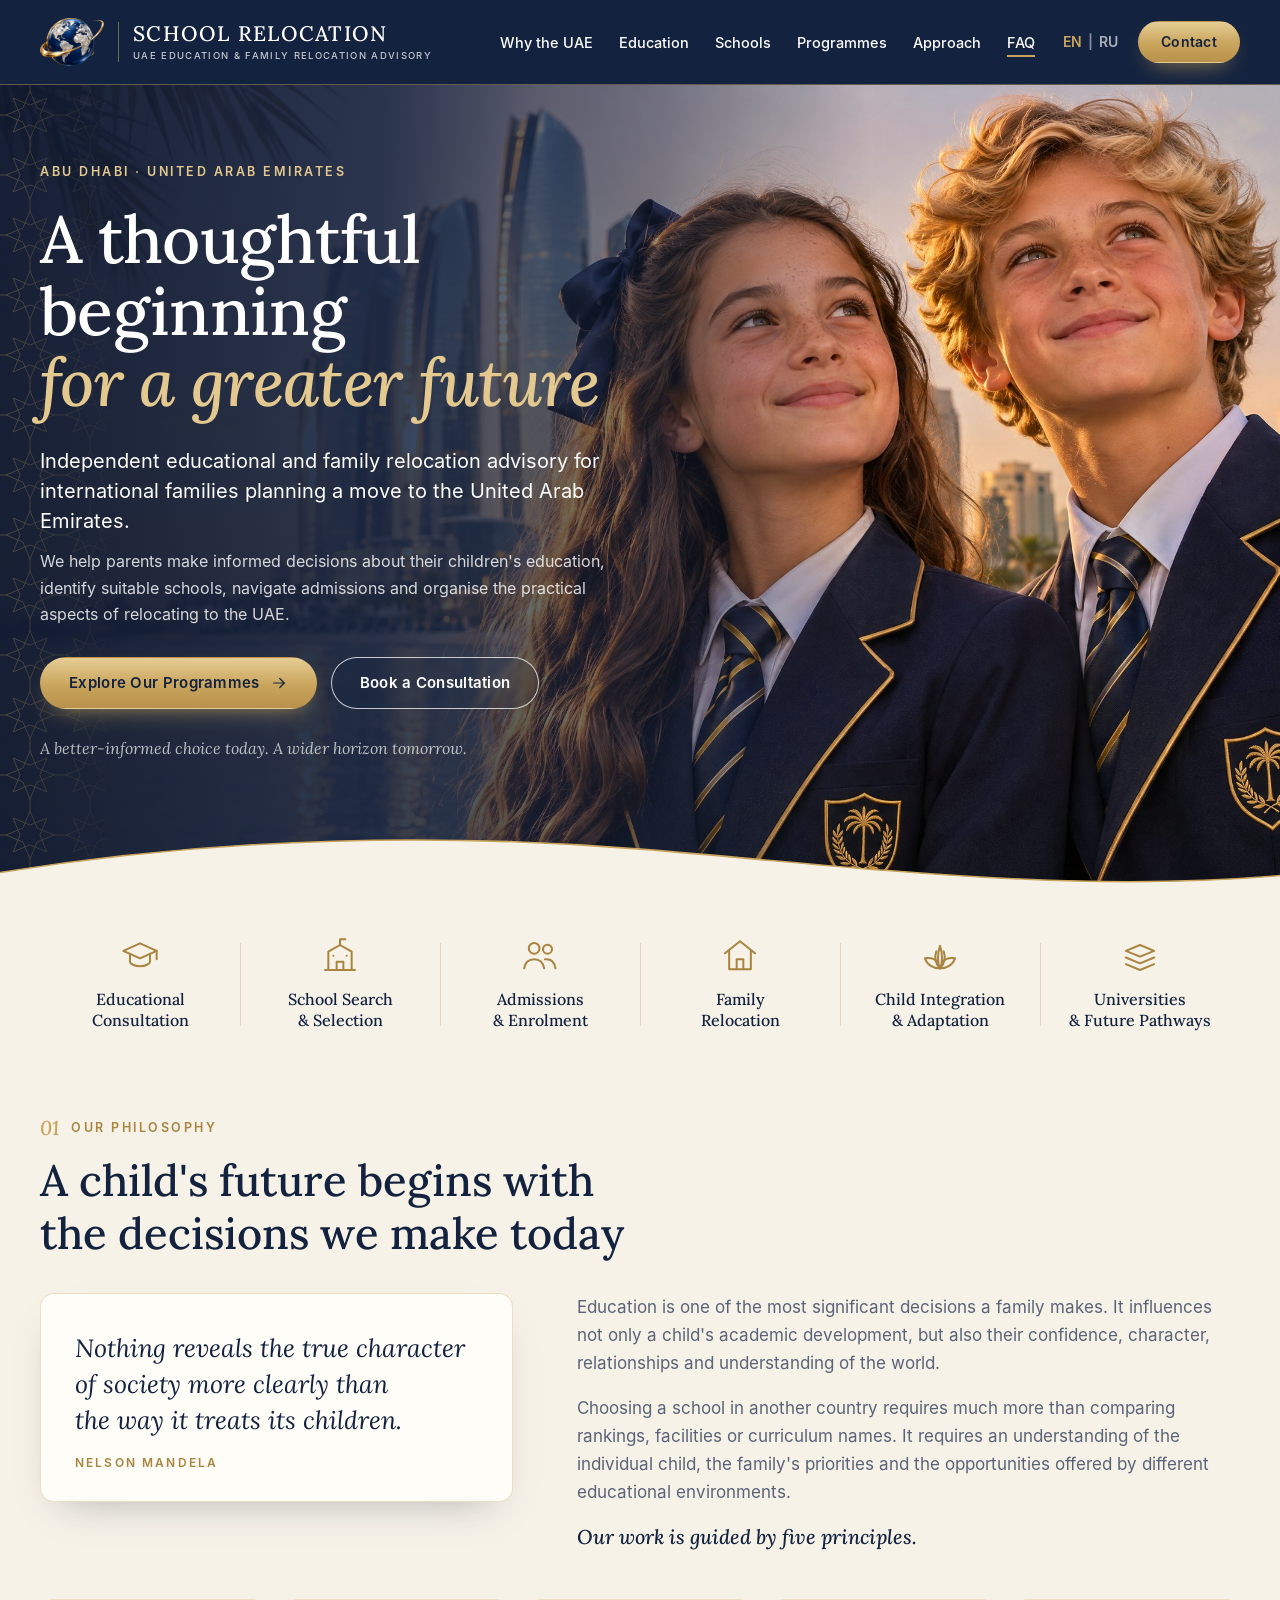
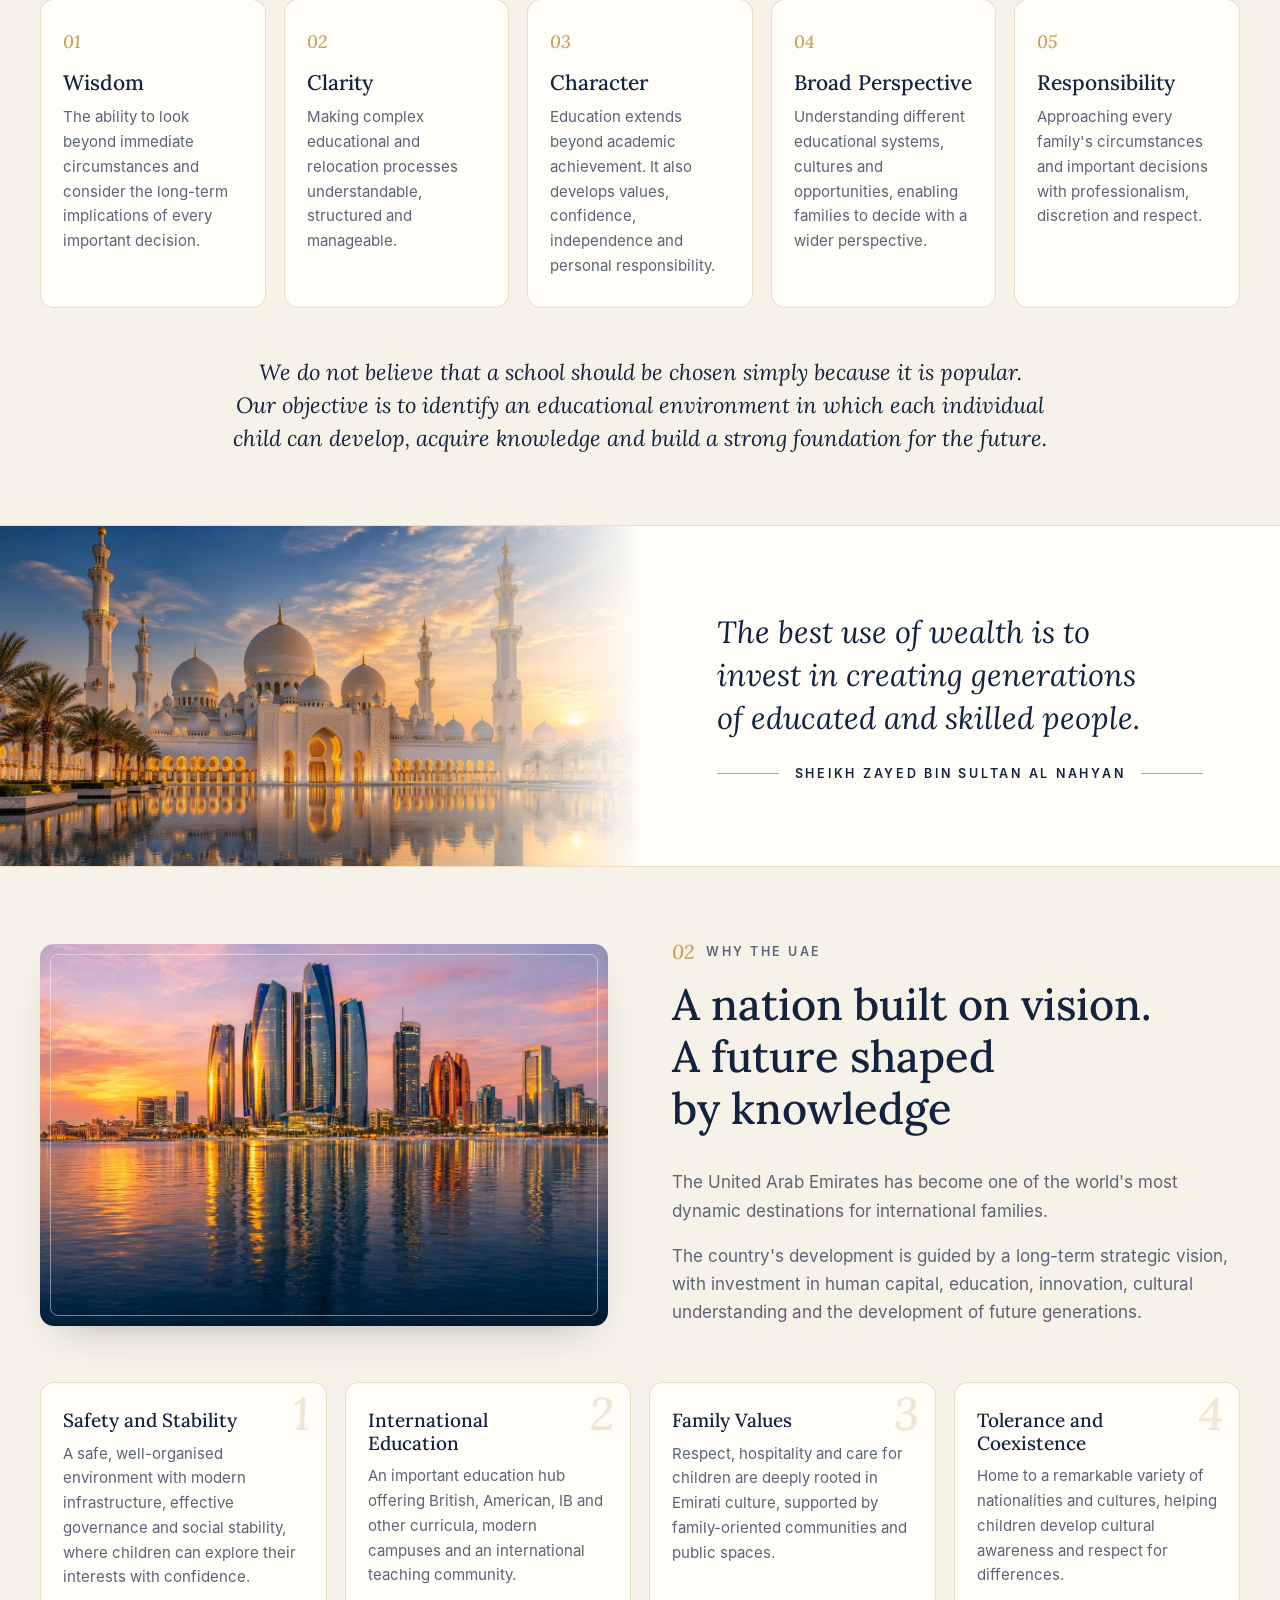
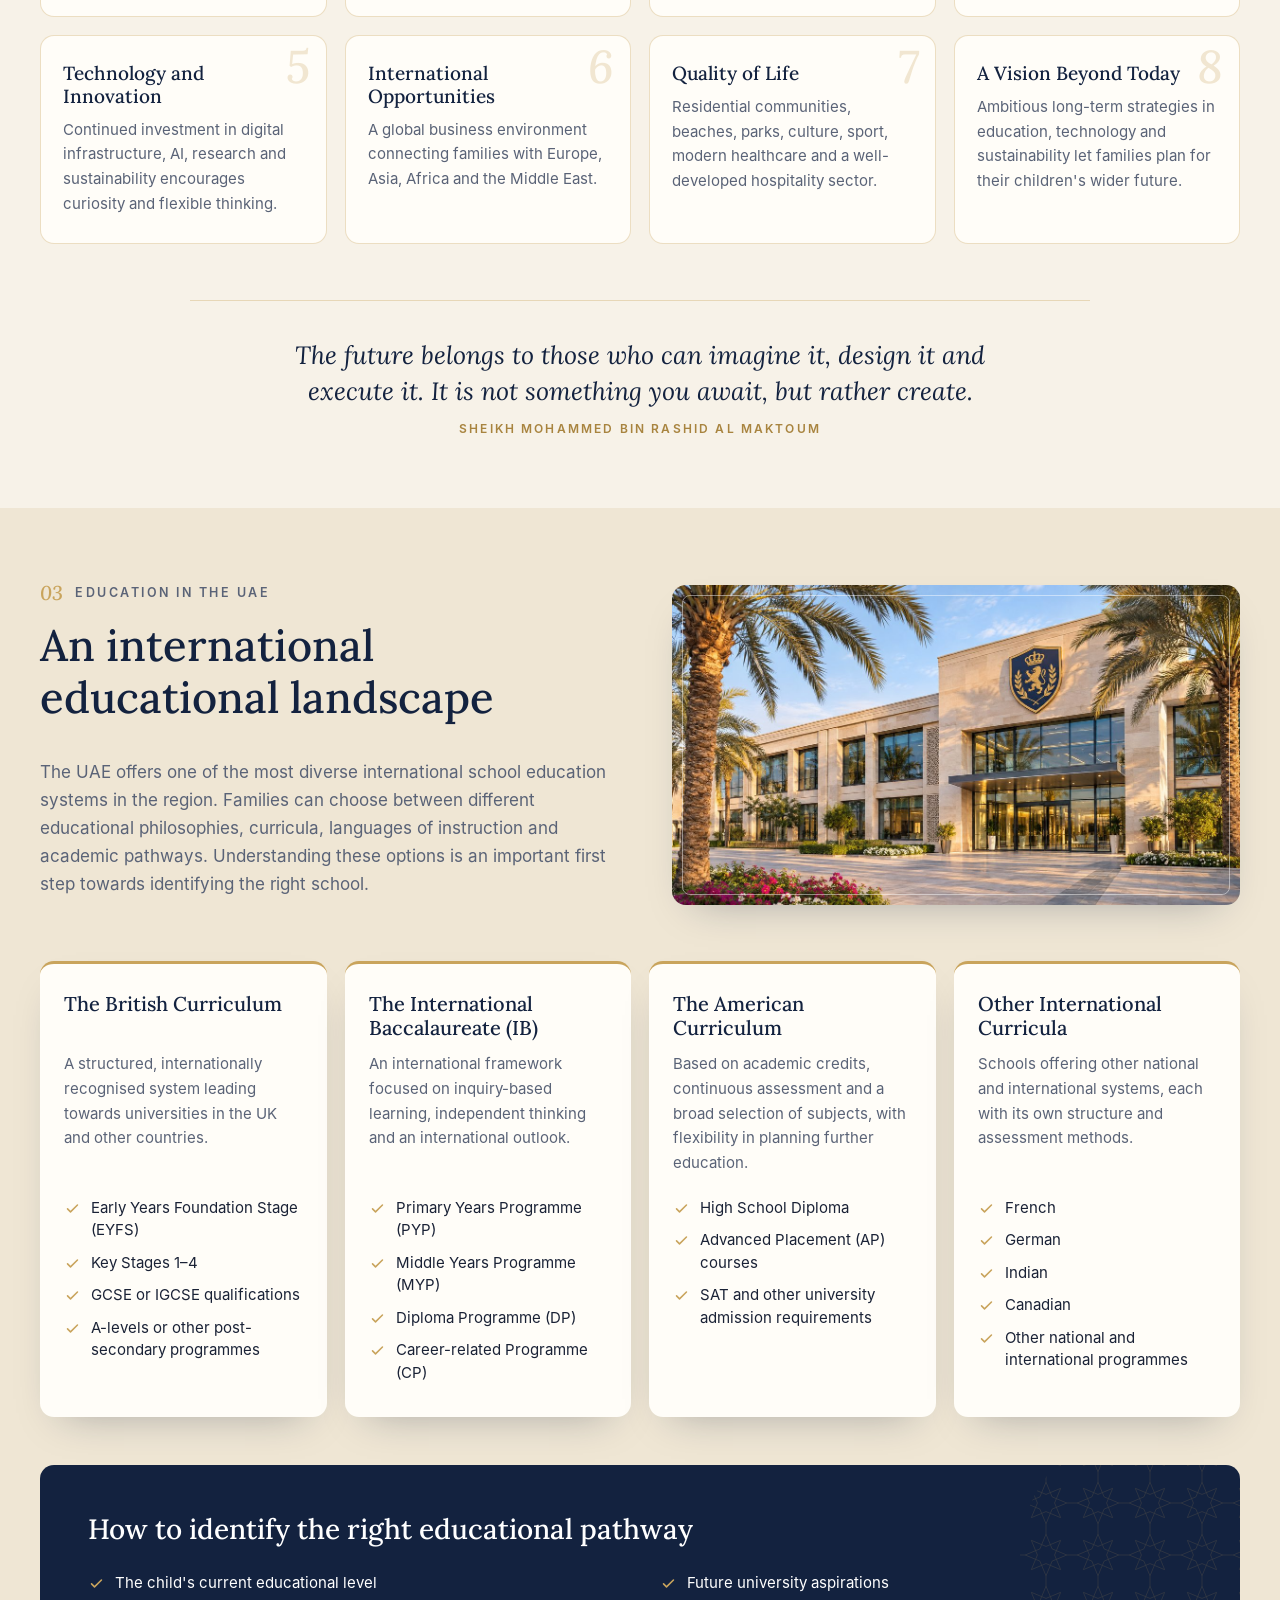
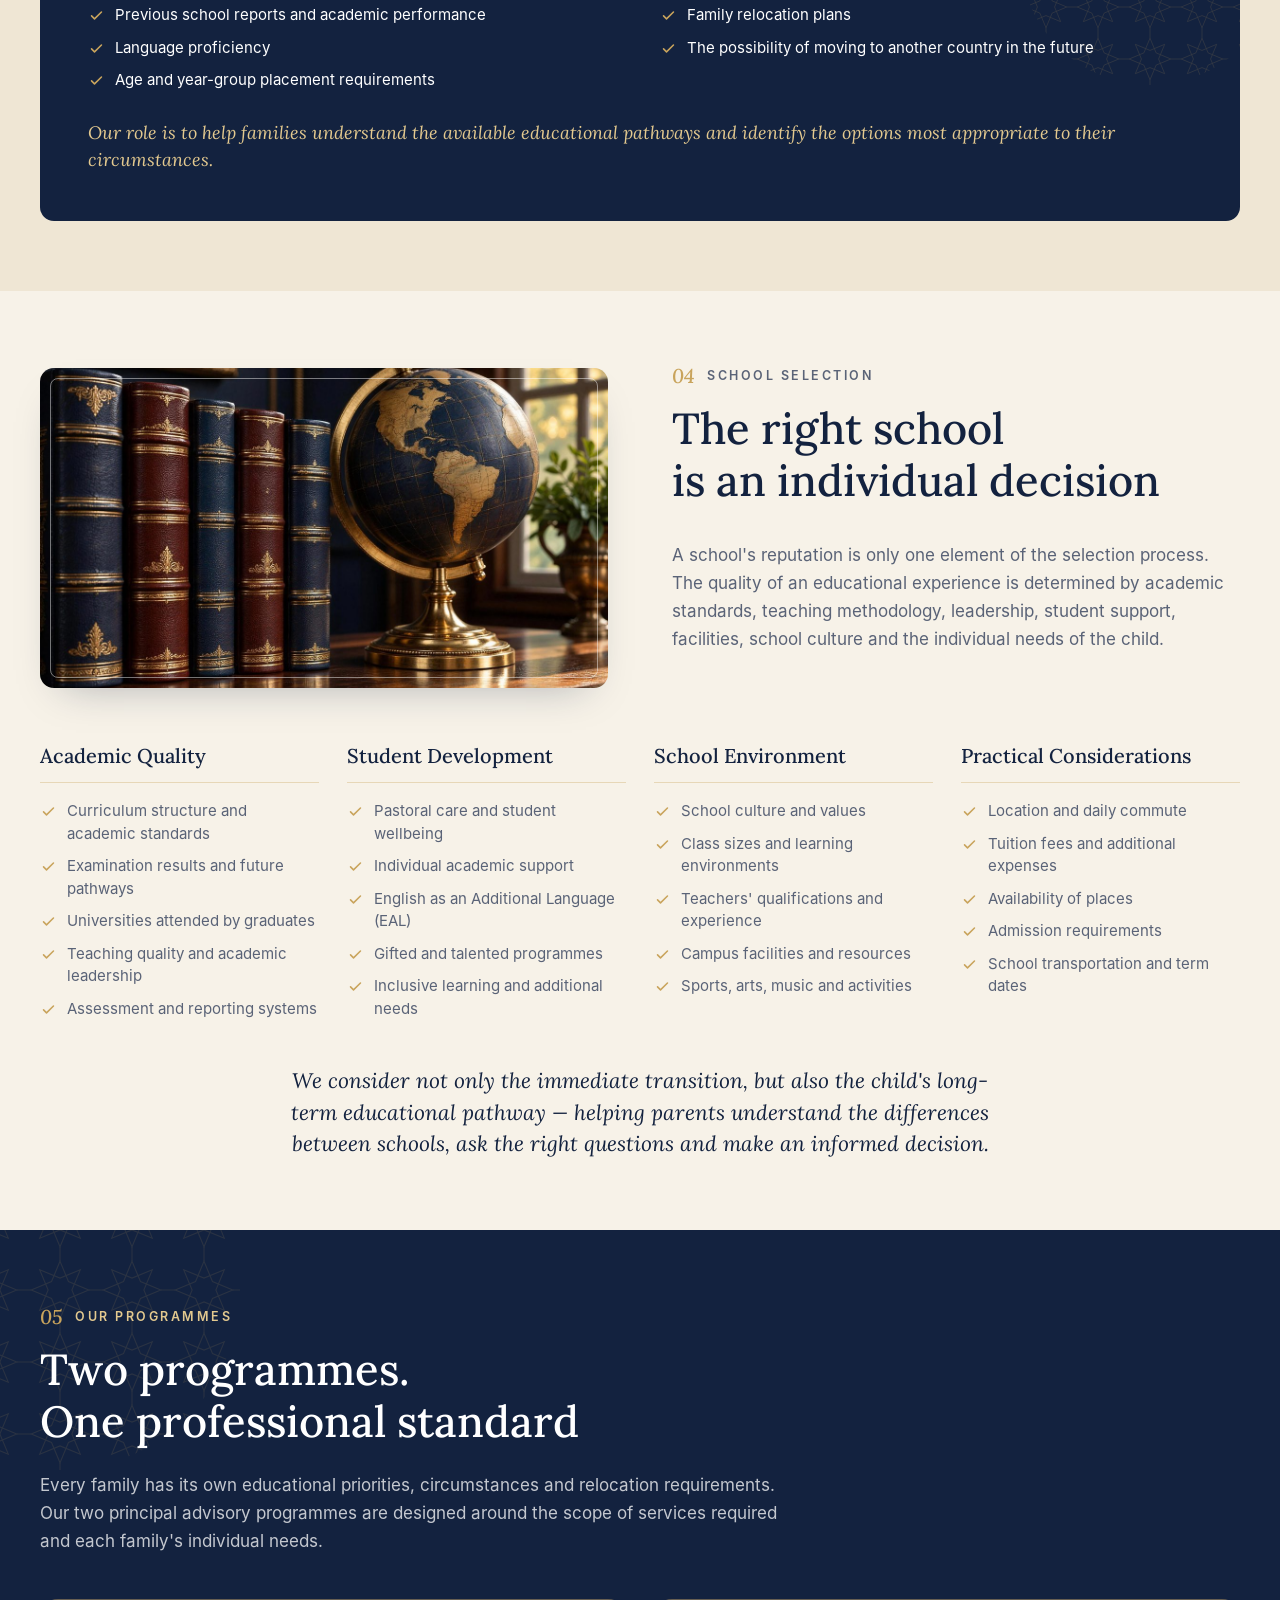
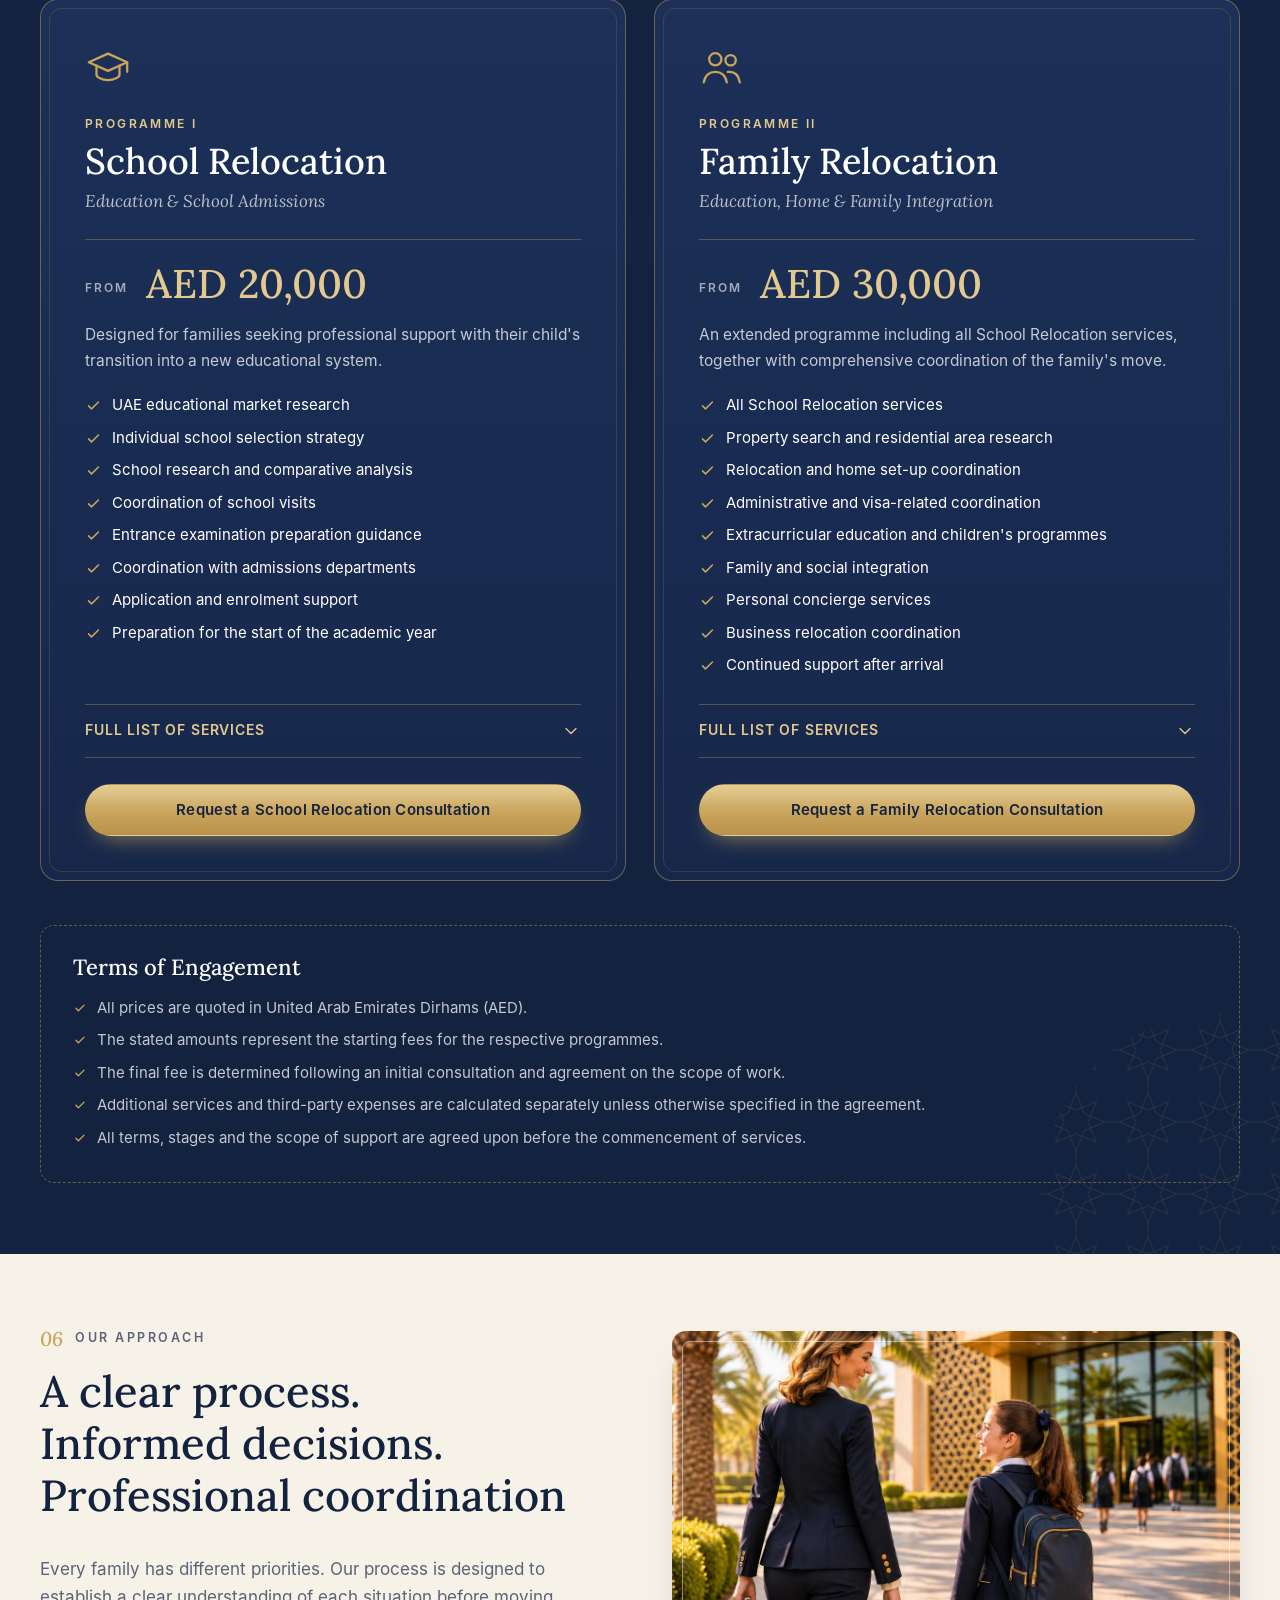
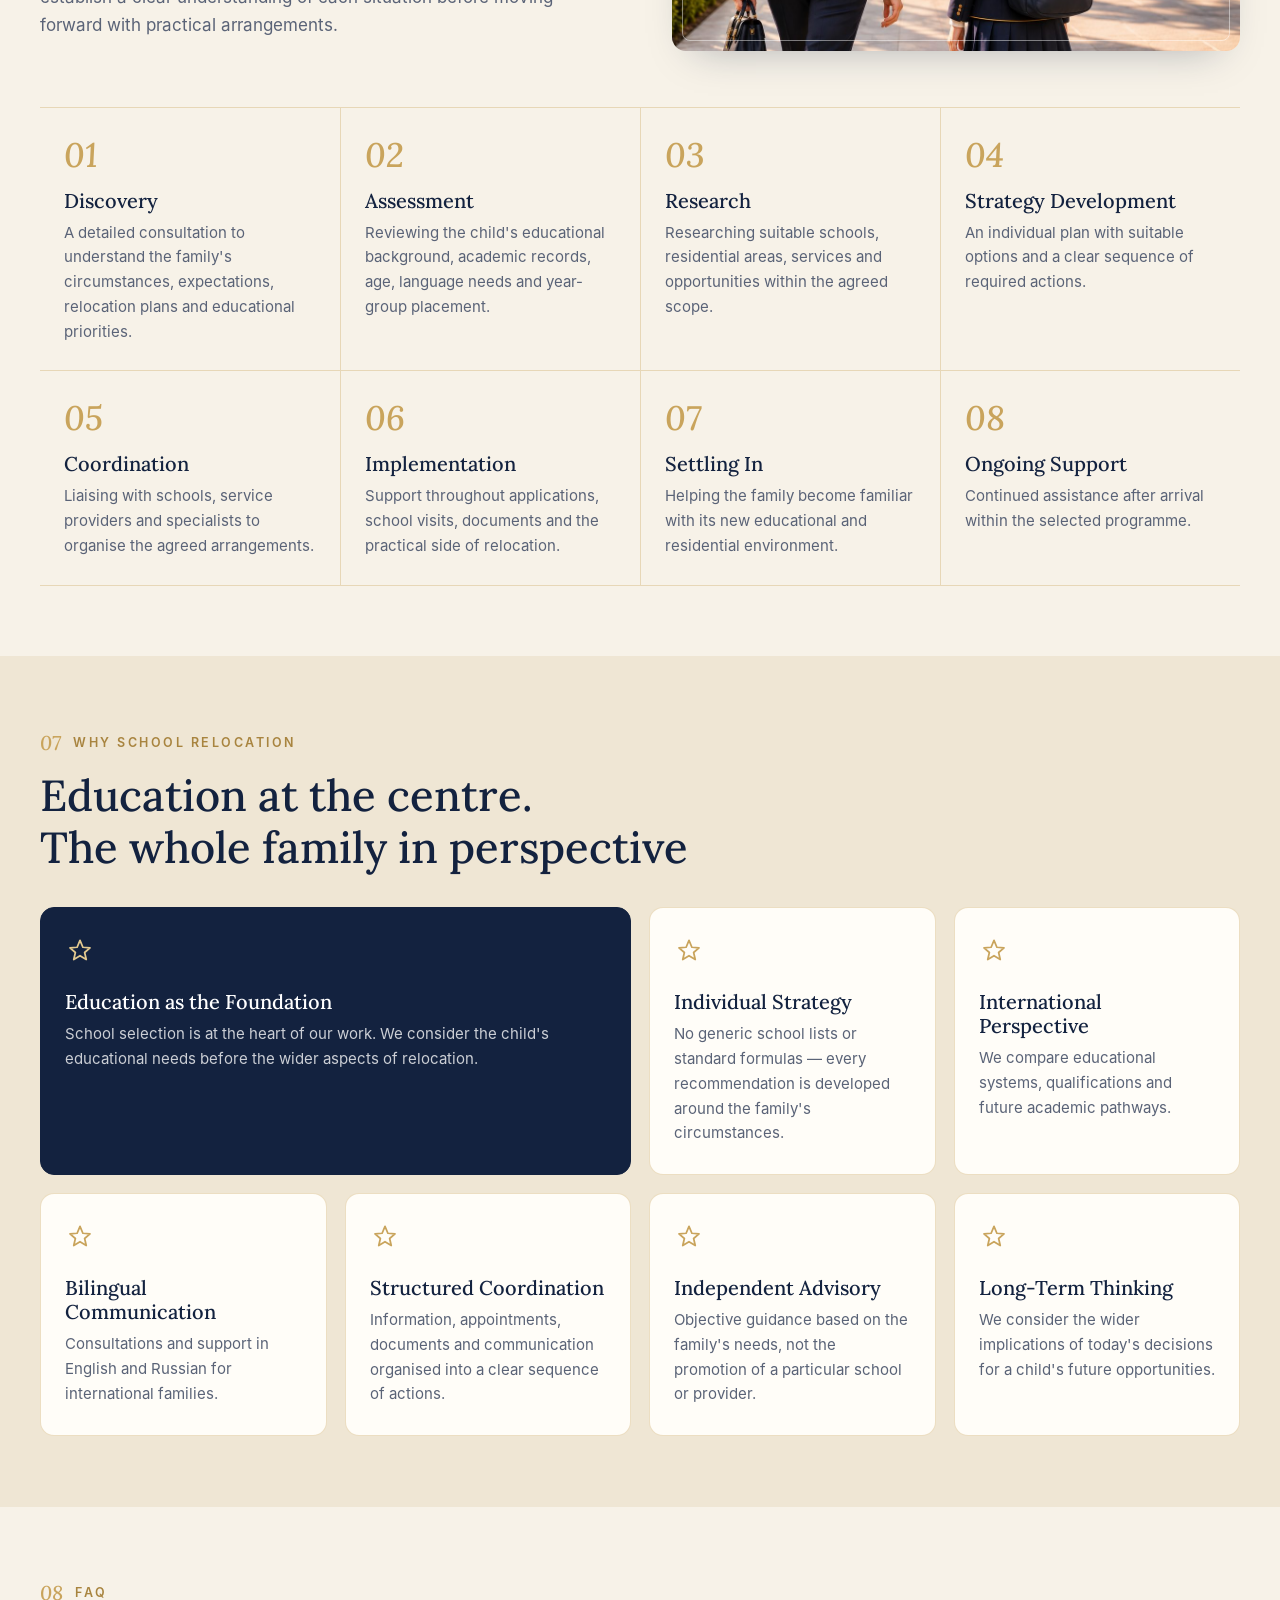
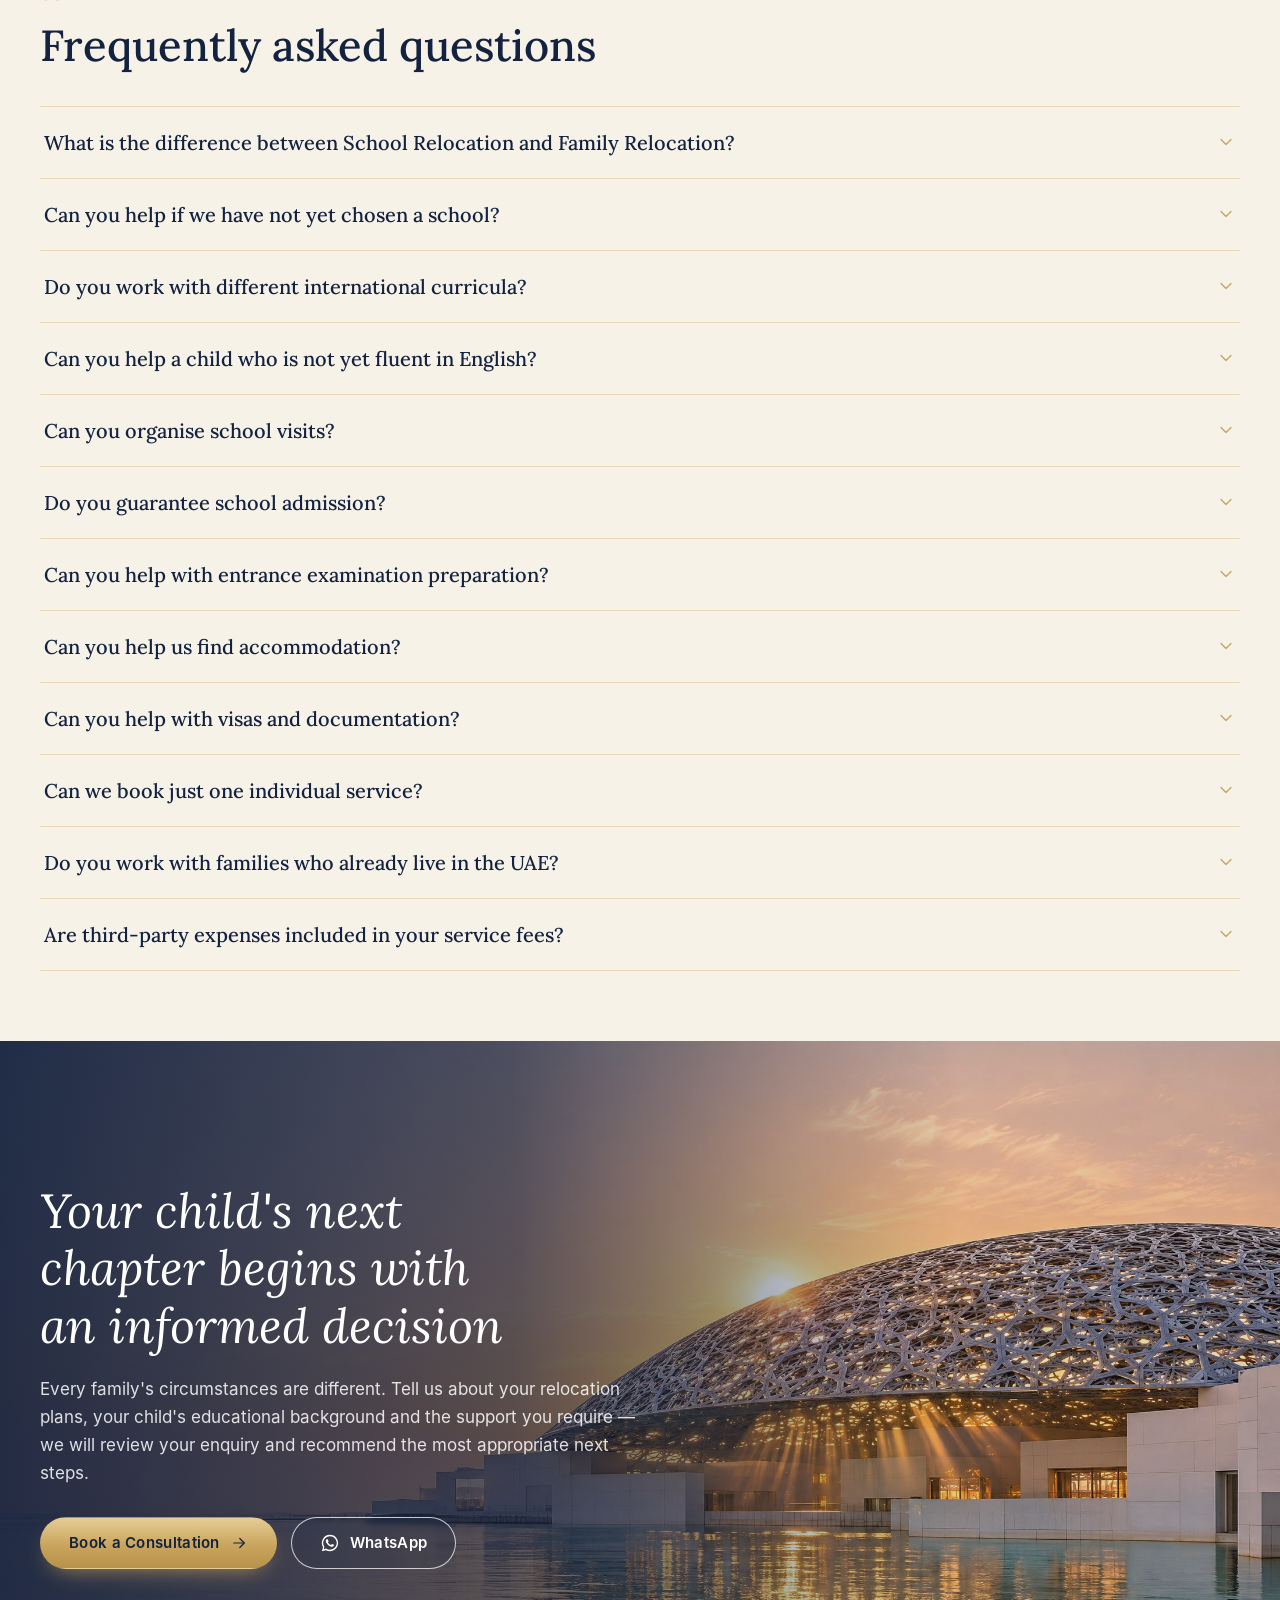
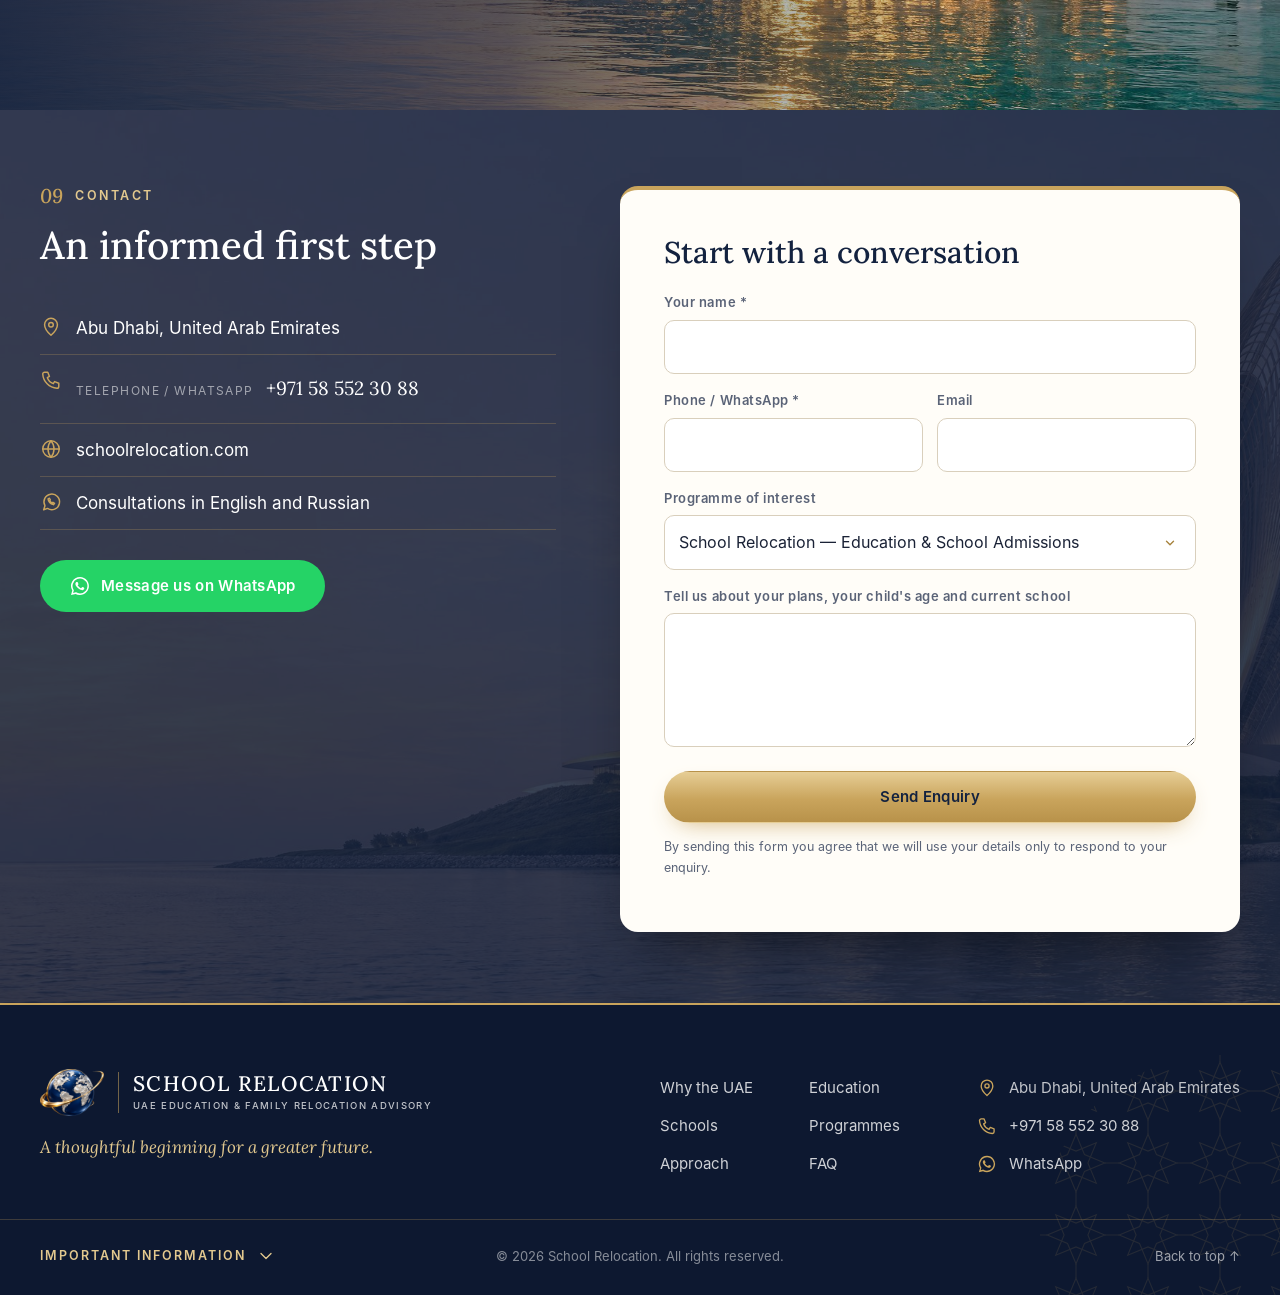
==== index.html @ 7d85d635 "Превью сайта School Relocation" ====
<!doctype html>
<html lang="en" translate="no" class="notranslate">
<head>
<meta charset="utf-8">
<meta name="viewport" content="width=device-width, initial-scale=1">
<meta name="google" content="notranslate">
<meta name="robots" content="noindex, nofollow">
<title>School Relocation — UAE Education &amp; Family Relocation Advisory</title>
<meta name="description" content="Independent educational and family relocation advisory for international families moving to the United Arab Emirates: school selection, admissions and relocation support in Abu Dhabi.">
<link rel="canonical" href="https://schoolrelocation.com/">
<link rel="alternate" hreflang="en" href="https://schoolrelocation.com/">
<link rel="alternate" hreflang="ru" href="https://schoolrelocation.com/ru/">
<link rel="alternate" hreflang="x-default" href="https://schoolrelocation.com/">
<meta property="og:type" content="website">
<meta property="og:title" content="School Relocation — UAE Education &amp; Family Relocation Advisory">
<meta property="og:description" content="Independent educational and family relocation advisory for international families moving to the United Arab Emirates: school selection, admissions and relocation support in Abu Dhabi.">
<meta property="og:image" content="https://schoolrelocation.com/assets/img/hero.jpg">
<meta property="og:url" content="https://schoolrelocation.com/">
<meta name="theme-color" content="#13223F">
<link rel="icon" href="favicon.ico" sizes="any">
<link rel="icon" type="image/png" href="assets/img/favicon.png">
<link rel="apple-touch-icon" href="assets/img/apple-touch-icon.png">
<link rel="preload" href="assets/fonts/lora.woff" as="font" type="font/woff" crossorigin>
<link rel="preload" href="assets/img/hero.jpg" as="image" media="(min-width: 761px)">
<link rel="stylesheet" href="css/style.css?v=1">
</head>
<body>
<a class="skip" href="#main">Skip to content</a>
<header class="hdr" id="top">
 <div class="hdr__in wrap">
  <a class="brand" href="#top">
   <img class="brand__logo" src="assets/img/logo.png" width="64" height="48" alt="">
   <span class="brand__txt"><span class="brand__name" translate="no">School Relocation</span><span class="brand__sub">UAE Education &amp; Family Relocation Advisory</span></span>
  </a>
  <nav class="nav" id="nav" aria-label="Main menu">
   <ul class="nav__list">
<li><a href="#why-uae">Why the UAE</a></li>
<li><a href="#education">Education</a></li>
<li><a href="#schools">Schools</a></li>
<li><a href="#programmes">Programmes</a></li>
<li><a href="#approach">Approach</a></li>
<li><a href="#faq">FAQ</a></li>
</ul>
   <div class="nav__side">
    <div class="lang" aria-label="Language"><a href="index.html" aria-current="true" hreflang="en" lang="en">EN</a><span aria-hidden="true">|</span><a href="ru/index.html"  hreflang="ru" lang="ru">RU</a></div>
    <a class="btn btn--gold btn--sm" href="#contact">Contact</a>
   </div>
  </nav>
  <button class="burger" type="button" aria-controls="nav" aria-expanded="false" aria-label="Menu"><span></span><span></span><span></span></button>
 </div>
</header>

<main id="main">
<section class="hero">
 <picture class="hero__bg">
  <source media="(max-width: 760px)" srcset="assets/img/hero-m.jpg">
  <img src="assets/img/hero.jpg" width="2400" height="1357" alt="" fetchpriority="high">
 </picture>
 <span class="hero__pattern" aria-hidden="true"></span>
 <div class="hero__in wrap">
  <p class="hero__kicker">Abu Dhabi · United Arab Emirates</p>
  <h1 class="hero__title">A thoughtful beginning <em>for a greater future</em></h1>
  <p class="hero__lead">Independent educational and family relocation advisory for international families planning a move to the United Arab Emirates.</p>
  <p class="hero__text">We help parents make informed decisions about their children&#x27;s education, identify suitable schools, navigate admissions and organise the practical aspects of relocating to the UAE.</p>
  <div class="hero__btns">
   <a class="btn btn--gold" href="#programmes">Explore Our Programmes <svg viewBox="0 0 24 24" aria-hidden="true" class="ico"><path d="M5 12h14"/><path d="m13 6 6 6-6 6"/></svg></a>
   <a class="btn btn--line" href="#contact">Book a Consultation</a>
  </div>
  <p class="hero__tag">A better-informed choice today. A wider horizon tomorrow.</p>
 </div>
 <svg class="hero__wave" viewBox="0 0 1440 90" preserveAspectRatio="none" aria-hidden="true"><path d="M0 52C240 8 480 0 720 22s480 58 720 34V90H0Z" fill="#F7F2E8"/><path d="M0 52C240 8 480 0 720 22s480 58 720 34" fill="none" stroke="#C9A45C" stroke-width="2"/></svg>
</section>

<section class="strip" aria-label="Services">
 <ul class="strip__list wrap">
<li class="strip__item"><a class="strip__link" href="#education"><svg viewBox="0 0 24 24" aria-hidden="true" class="ico ico--lg"><path d="M2 9.5 12 5l10 4.5-10 4.5L2 9.5Z"/><path d="M6 11.3V16c0 1.2 2.7 2.8 6 2.8s6-1.6 6-2.8v-4.7"/><path d="M22 9.5v5"/></svg><span>Educational<br>Consultation</span></a></li>
<li class="strip__item"><a class="strip__link" href="#schools"><svg viewBox="0 0 24 24" aria-hidden="true" class="ico ico--lg"><path d="M3 21h18"/><path d="M5 21V10l7-4 7 4v11"/><path d="M10 21v-5h4v5"/><path d="M12 6V2.5h3.2"/><path d="M8 12.5h.01M16 12.5h.01"/></svg><span>School Search<br>&amp; Selection</span></a></li>
<li class="strip__item"><a class="strip__link" href="#prog-school"><svg viewBox="0 0 24 24" aria-hidden="true" class="ico ico--lg"><circle cx="8.5" cy="8" r="3.2"/><circle cx="16.5" cy="8.5" r="2.7"/><path d="M2.5 20c.6-3.6 3-5.5 6-5.5s5.4 1.9 6 5.5"/><path d="M15 14.6c3.2-.4 5.6 1.4 6.3 5.4"/></svg><span>Admissions<br>&amp; Enrolment</span></a></li>
<li class="strip__item"><a class="strip__link" href="#prog-family"><svg viewBox="0 0 24 24" aria-hidden="true" class="ico ico--lg"><path d="M3 11 12 3.8 21 11"/><path d="M5.5 9.3V20.5h13V9.3"/><path d="M10 20.5v-6h4v6"/></svg><span>Family<br>Relocation</span></a></li>
<li class="strip__item"><a class="strip__link" href="#approach"><svg viewBox="0 0 24 24" aria-hidden="true" class="ico ico--lg"><path d="M12 20c-4.4 0-8-2.4-9-6 2.7-.6 5.6.2 7.6 2"/><path d="M12 20c4.4 0 8-2.4 9-6-2.7-.6-5.6.2-7.6 2"/><path d="M12 20c-2.6-2.4-3.6-6.4-2.2-10.2"/><path d="M12 20c2.6-2.4 3.6-6.4 2.2-10.2"/><path d="M12 20c-1.6-3.2-1.6-9 0-13.5 1.6 4.5 1.6 10.3 0 13.5Z"/></svg><span>Child Integration<br>&amp; Adaptation</span></a></li>
<li class="strip__item"><a class="strip__link" href="#education"><svg viewBox="0 0 24 24" aria-hidden="true" class="ico ico--lg"><path d="M3.5 17.5 12 21l8.5-3.5"/><path d="M3.5 13.5 12 17l8.5-3.5"/><path d="M12 13 3.5 9.5 12 6l8.5 3.5L12 13Z"/></svg><span>Universities<br>&amp; Future Pathways</span></a></li>
</ul>
</section>

<section class="sec phil" id="philosophy">
 <div class="wrap">
  <div class="sh"><p class="sh__label"><span class="sh__num">01</span>Our Philosophy</p><h2 class="sh__title">A child&#x27;s future begins with the decisions we make today</h2></div>
  <div class="phil__grid">
   <blockquote class="quote quote--card"><p>Nothing reveals the true character of society more clearly than the way it treats its children.</p><footer>Nelson Mandela</footer></blockquote>
   <div class="phil__text">
<p>Education is one of the most significant decisions a family makes. It influences not only a child&#x27;s academic development, but also their confidence, character, relationships and understanding of the world.</p>
<p>Choosing a school in another country requires much more than comparing rankings, facilities or curriculum names. It requires an understanding of the individual child, the family&#x27;s priorities and the opportunities offered by different educational environments.</p>
<p class="phil__intro">Our work is guided by five principles.</p></div>
  </div>
  <ol class="principles">
<li class="principle"><span class="principle__n">01</span><h3>Wisdom</h3><p>The ability to look beyond immediate circumstances and consider the long-term implications of every important decision.</p></li>
<li class="principle"><span class="principle__n">02</span><h3>Clarity</h3><p>Making complex educational and relocation processes understandable, structured and manageable.</p></li>
<li class="principle"><span class="principle__n">03</span><h3>Character</h3><p>Education extends beyond academic achievement. It also develops values, confidence, independence and personal responsibility.</p></li>
<li class="principle"><span class="principle__n">04</span><h3>Broad Perspective</h3><p>Understanding different educational systems, cultures and opportunities, enabling families to decide with a wider perspective.</p></li>
<li class="principle"><span class="principle__n">05</span><h3>Responsibility</h3><p>Approaching every family&#x27;s circumstances and important decisions with professionalism, discretion and respect.</p></li>
</ol>
  <p class="phil__close">We do not believe that a school should be chosen simply because it is popular. Our objective is to identify an educational environment in which each individual child can develop, acquire knowledge and build a strong foundation for the future.</p>
 </div>
</section>

<section class="band">
 <div class="band__img"><img src="assets/img/mosque.jpg" width="1600" height="896" alt="Sheikh Zayed Grand Mosque, Abu Dhabi" loading="lazy"></div>
 <blockquote class="band__quote"><p>The best use of wealth is to invest in creating generations of educated and skilled people.</p><footer><span aria-hidden="true"></span>Sheikh Zayed bin Sultan Al Nahyan<span aria-hidden="true"></span></footer></blockquote>
</section>

<section class="sec uae" id="why-uae">
 <div class="wrap">
  <div class="split">
   <div class="split__media"><img src="assets/img/skyline.jpg" width="1200" height="797" alt="Abu Dhabi skyline at sunset" loading="lazy"></div>
   <div class="split__body">
    <div class="sh"><p class="sh__label"><span class="sh__num">02</span>Why the UAE</p><h2 class="sh__title"><span class="ln">A nation built on vision.</span><span class="ln">A future shaped by knowledge</span></h2></div>
<p>The United Arab Emirates has become one of the world&#x27;s most dynamic destinations for international families.</p>
<p>The country&#x27;s development is guided by a long-term strategic vision, with investment in human capital, education, innovation, cultural understanding and the development of future generations.</p>
</div>
  </div>
  <ol class="points">
<li class="point"><span class="point__n">1</span><h3>Safety and Stability</h3><p>A safe, well-organised environment with modern infrastructure, effective governance and social stability, where children can explore their interests with confidence.</p></li>
<li class="point"><span class="point__n">2</span><h3>International Education</h3><p>An important education hub offering British, American, IB and other curricula, modern campuses and an international teaching community.</p></li>
<li class="point"><span class="point__n">3</span><h3>Family Values</h3><p>Respect, hospitality and care for children are deeply rooted in Emirati culture, supported by family-oriented communities and public spaces.</p></li>
<li class="point"><span class="point__n">4</span><h3>Tolerance and Coexistence</h3><p>Home to a remarkable variety of nationalities and cultures, helping children develop cultural awareness and respect for differences.</p></li>
<li class="point"><span class="point__n">5</span><h3>Technology and Innovation</h3><p>Continued investment in digital infrastructure, AI, research and sustainability encourages curiosity and flexible thinking.</p></li>
<li class="point"><span class="point__n">6</span><h3>International Opportunities</h3><p>A global business environment connecting families with Europe, Asia, Africa and the Middle East.</p></li>
<li class="point"><span class="point__n">7</span><h3>Quality of Life</h3><p>Residential communities, beaches, parks, culture, sport, modern healthcare and a well-developed hospitality sector.</p></li>
<li class="point"><span class="point__n">8</span><h3>A Vision Beyond Today</h3><p>Ambitious long-term strategies in education, technology and sustainability let families plan for their children&#x27;s wider future.</p></li>
</ol>
  <blockquote class="quote quote--wide"><p>The future belongs to those who can imagine it, design it and execute it. It is not something you await, but rather create.</p><footer>Sheikh Mohammed bin Rashid Al Maktoum</footer></blockquote>
 </div>
</section>

<section class="sec sec--tint edu" id="education">
 <div class="wrap">
  <div class="split split--rev">
   <div class="split__media"><img src="assets/img/campus.jpg" width="1200" height="797" alt="International school campus in the UAE" loading="lazy"></div>
   <div class="split__body">
    <div class="sh"><p class="sh__label"><span class="sh__num">03</span>Education in the UAE</p><h2 class="sh__title">An international educational landscape</h2></div>
    <p>The UAE offers one of the most diverse international school education systems in the region. Families can choose between different educational philosophies, curricula, languages of instruction and academic pathways. Understanding these options is an important first step towards identifying the right school.</p>
   </div>
  </div>
  <div class="cards4">
<article class="card"><h3>The British Curriculum</h3><p>A structured, internationally recognised system leading towards universities in the UK and other countries.</p><ul class="ticks"><li><svg viewBox="0 0 24 24" aria-hidden="true" class="ico ico--tick"><path d="m5 12.5 4.2 4.2L19 7"/></svg><span>Early Years Foundation Stage (EYFS)</span></li><li><svg viewBox="0 0 24 24" aria-hidden="true" class="ico ico--tick"><path d="m5 12.5 4.2 4.2L19 7"/></svg><span>Key Stages 1–4</span></li><li><svg viewBox="0 0 24 24" aria-hidden="true" class="ico ico--tick"><path d="m5 12.5 4.2 4.2L19 7"/></svg><span>GCSE or IGCSE qualifications</span></li><li><svg viewBox="0 0 24 24" aria-hidden="true" class="ico ico--tick"><path d="m5 12.5 4.2 4.2L19 7"/></svg><span>A-levels or other post-secondary programmes</span></li></ul></article>
<article class="card"><h3>The International Baccalaureate (IB)</h3><p>An international framework focused on inquiry-based learning, independent thinking and an international outlook.</p><ul class="ticks"><li><svg viewBox="0 0 24 24" aria-hidden="true" class="ico ico--tick"><path d="m5 12.5 4.2 4.2L19 7"/></svg><span>Primary Years Programme (PYP)</span></li><li><svg viewBox="0 0 24 24" aria-hidden="true" class="ico ico--tick"><path d="m5 12.5 4.2 4.2L19 7"/></svg><span>Middle Years Programme (MYP)</span></li><li><svg viewBox="0 0 24 24" aria-hidden="true" class="ico ico--tick"><path d="m5 12.5 4.2 4.2L19 7"/></svg><span>Diploma Programme (DP)</span></li><li><svg viewBox="0 0 24 24" aria-hidden="true" class="ico ico--tick"><path d="m5 12.5 4.2 4.2L19 7"/></svg><span>Career-related Programme (CP)</span></li></ul></article>
<article class="card"><h3>The American Curriculum</h3><p>Based on academic credits, continuous assessment and a broad selection of subjects, with flexibility in planning further education.</p><ul class="ticks"><li><svg viewBox="0 0 24 24" aria-hidden="true" class="ico ico--tick"><path d="m5 12.5 4.2 4.2L19 7"/></svg><span>High School Diploma</span></li><li><svg viewBox="0 0 24 24" aria-hidden="true" class="ico ico--tick"><path d="m5 12.5 4.2 4.2L19 7"/></svg><span>Advanced Placement (AP) courses</span></li><li><svg viewBox="0 0 24 24" aria-hidden="true" class="ico ico--tick"><path d="m5 12.5 4.2 4.2L19 7"/></svg><span>SAT and other university admission requirements</span></li></ul></article>
<article class="card"><h3>Other International Curricula</h3><p>Schools offering other national and international systems, each with its own structure and assessment methods.</p><ul class="ticks"><li><svg viewBox="0 0 24 24" aria-hidden="true" class="ico ico--tick"><path d="m5 12.5 4.2 4.2L19 7"/></svg><span>French</span></li><li><svg viewBox="0 0 24 24" aria-hidden="true" class="ico ico--tick"><path d="m5 12.5 4.2 4.2L19 7"/></svg><span>German</span></li><li><svg viewBox="0 0 24 24" aria-hidden="true" class="ico ico--tick"><path d="m5 12.5 4.2 4.2L19 7"/></svg><span>Indian</span></li><li><svg viewBox="0 0 24 24" aria-hidden="true" class="ico ico--tick"><path d="m5 12.5 4.2 4.2L19 7"/></svg><span>Canadian</span></li><li><svg viewBox="0 0 24 24" aria-hidden="true" class="ico ico--tick"><path d="m5 12.5 4.2 4.2L19 7"/></svg><span>Other national and international programmes</span></li></ul></article>
</div>
  <div class="how">
   <h3 class="how__title">How to identify the right educational pathway</h3>
   <ul class="ticks ticks--cols"><li><svg viewBox="0 0 24 24" aria-hidden="true" class="ico ico--tick"><path d="m5 12.5 4.2 4.2L19 7"/></svg><span>The child&#x27;s current educational level</span></li><li><svg viewBox="0 0 24 24" aria-hidden="true" class="ico ico--tick"><path d="m5 12.5 4.2 4.2L19 7"/></svg><span>Previous school reports and academic performance</span></li><li><svg viewBox="0 0 24 24" aria-hidden="true" class="ico ico--tick"><path d="m5 12.5 4.2 4.2L19 7"/></svg><span>Language proficiency</span></li><li><svg viewBox="0 0 24 24" aria-hidden="true" class="ico ico--tick"><path d="m5 12.5 4.2 4.2L19 7"/></svg><span>Age and year-group placement requirements</span></li><li><svg viewBox="0 0 24 24" aria-hidden="true" class="ico ico--tick"><path d="m5 12.5 4.2 4.2L19 7"/></svg><span>Future university aspirations</span></li><li><svg viewBox="0 0 24 24" aria-hidden="true" class="ico ico--tick"><path d="m5 12.5 4.2 4.2L19 7"/></svg><span>Family relocation plans</span></li><li><svg viewBox="0 0 24 24" aria-hidden="true" class="ico ico--tick"><path d="m5 12.5 4.2 4.2L19 7"/></svg><span>The possibility of moving to another country in the future</span></li></ul>
   <p class="how__note">Our role is to help families understand the available educational pathways and identify the options most appropriate to their circumstances.</p>
  </div>
 </div>
</section>

<section class="sec sch" id="schools">
 <div class="wrap">
  <div class="split">
   <div class="split__media"><img src="assets/img/books.jpg" width="1200" height="810" alt="Books and a globe" loading="lazy"></div>
   <div class="split__body">
    <div class="sh"><p class="sh__label"><span class="sh__num">04</span>School Selection</p><h2 class="sh__title">The right school is an individual decision</h2></div>
    <p>A school&#x27;s reputation is only one element of the selection process. The quality of an educational experience is determined by academic standards, teaching methodology, leadership, student support, facilities, school culture and the individual needs of the child.</p>
   </div>
  </div>
  <div class="cols4">
<div class="col"><h3>Academic Quality</h3><ul class="ticks"><li><svg viewBox="0 0 24 24" aria-hidden="true" class="ico ico--tick"><path d="m5 12.5 4.2 4.2L19 7"/></svg><span>Curriculum structure and academic standards</span></li><li><svg viewBox="0 0 24 24" aria-hidden="true" class="ico ico--tick"><path d="m5 12.5 4.2 4.2L19 7"/></svg><span>Examination results and future pathways</span></li><li><svg viewBox="0 0 24 24" aria-hidden="true" class="ico ico--tick"><path d="m5 12.5 4.2 4.2L19 7"/></svg><span>Universities attended by graduates</span></li><li><svg viewBox="0 0 24 24" aria-hidden="true" class="ico ico--tick"><path d="m5 12.5 4.2 4.2L19 7"/></svg><span>Teaching quality and academic leadership</span></li><li><svg viewBox="0 0 24 24" aria-hidden="true" class="ico ico--tick"><path d="m5 12.5 4.2 4.2L19 7"/></svg><span>Assessment and reporting systems</span></li></ul></div>
<div class="col"><h3>Student Development</h3><ul class="ticks"><li><svg viewBox="0 0 24 24" aria-hidden="true" class="ico ico--tick"><path d="m5 12.5 4.2 4.2L19 7"/></svg><span>Pastoral care and student wellbeing</span></li><li><svg viewBox="0 0 24 24" aria-hidden="true" class="ico ico--tick"><path d="m5 12.5 4.2 4.2L19 7"/></svg><span>Individual academic support</span></li><li><svg viewBox="0 0 24 24" aria-hidden="true" class="ico ico--tick"><path d="m5 12.5 4.2 4.2L19 7"/></svg><span>English as an Additional Language (EAL)</span></li><li><svg viewBox="0 0 24 24" aria-hidden="true" class="ico ico--tick"><path d="m5 12.5 4.2 4.2L19 7"/></svg><span>Gifted and talented programmes</span></li><li><svg viewBox="0 0 24 24" aria-hidden="true" class="ico ico--tick"><path d="m5 12.5 4.2 4.2L19 7"/></svg><span>Inclusive learning and additional needs</span></li></ul></div>
<div class="col"><h3>School Environment</h3><ul class="ticks"><li><svg viewBox="0 0 24 24" aria-hidden="true" class="ico ico--tick"><path d="m5 12.5 4.2 4.2L19 7"/></svg><span>School culture and values</span></li><li><svg viewBox="0 0 24 24" aria-hidden="true" class="ico ico--tick"><path d="m5 12.5 4.2 4.2L19 7"/></svg><span>Class sizes and learning environments</span></li><li><svg viewBox="0 0 24 24" aria-hidden="true" class="ico ico--tick"><path d="m5 12.5 4.2 4.2L19 7"/></svg><span>Teachers&#x27; qualifications and experience</span></li><li><svg viewBox="0 0 24 24" aria-hidden="true" class="ico ico--tick"><path d="m5 12.5 4.2 4.2L19 7"/></svg><span>Campus facilities and resources</span></li><li><svg viewBox="0 0 24 24" aria-hidden="true" class="ico ico--tick"><path d="m5 12.5 4.2 4.2L19 7"/></svg><span>Sports, arts, music and activities</span></li></ul></div>
<div class="col"><h3>Practical Considerations</h3><ul class="ticks"><li><svg viewBox="0 0 24 24" aria-hidden="true" class="ico ico--tick"><path d="m5 12.5 4.2 4.2L19 7"/></svg><span>Location and daily commute</span></li><li><svg viewBox="0 0 24 24" aria-hidden="true" class="ico ico--tick"><path d="m5 12.5 4.2 4.2L19 7"/></svg><span>Tuition fees and additional expenses</span></li><li><svg viewBox="0 0 24 24" aria-hidden="true" class="ico ico--tick"><path d="m5 12.5 4.2 4.2L19 7"/></svg><span>Availability of places</span></li><li><svg viewBox="0 0 24 24" aria-hidden="true" class="ico ico--tick"><path d="m5 12.5 4.2 4.2L19 7"/></svg><span>Admission requirements</span></li><li><svg viewBox="0 0 24 24" aria-hidden="true" class="ico ico--tick"><path d="m5 12.5 4.2 4.2L19 7"/></svg><span>School transportation and term dates</span></li></ul></div>
</div>
  <p class="lead-close">We consider not only the immediate transition, but also the child&#x27;s long-term educational pathway — helping parents understand the differences between schools, ask the right questions and make an informed decision.</p>
 </div>
</section>

<section class="sec sec--navy prog" id="programmes">
 <span class="pattern pattern--tl" aria-hidden="true"></span><span class="pattern pattern--br" aria-hidden="true"></span>
 <div class="wrap">
  <div class="sh sh--light"><p class="sh__label"><span class="sh__num">05</span>Our Programmes</p><h2 class="sh__title"><span class="ln">Two programmes.</span><span class="ln">One professional standard</span></h2></div>
  <p class="prog__intro">Every family has its own educational priorities, circumstances and relocation requirements. Our two principal advisory programmes are designed around the scope of services required and each family&#x27;s individual needs.</p>
  <div class="prog__grid">
<article class="pcard" id="prog-school">
    <div class="pcard__top"><svg viewBox="0 0 24 24" aria-hidden="true" class="ico ico--xl"><path d="M2 9.5 12 5l10 4.5-10 4.5L2 9.5Z"/><path d="M6 11.3V16c0 1.2 2.7 2.8 6 2.8s6-1.6 6-2.8v-4.7"/><path d="M22 9.5v5"/></svg><p class="pcard__tag">Programme I</p><h3 class="pcard__name">School Relocation</h3><p class="pcard__sub">Education &amp; School Admissions</p></div>
    <p class="pcard__price"><span>From</span> AED 20,000</p>
    <p class="pcard__desc">Designed for families seeking professional support with their child&#x27;s transition into a new educational system.</p>
    <ul class="ticks"><li><svg viewBox="0 0 24 24" aria-hidden="true" class="ico ico--tick"><path d="m5 12.5 4.2 4.2L19 7"/></svg><span>UAE educational market research</span></li><li><svg viewBox="0 0 24 24" aria-hidden="true" class="ico ico--tick"><path d="m5 12.5 4.2 4.2L19 7"/></svg><span>Individual school selection strategy</span></li><li><svg viewBox="0 0 24 24" aria-hidden="true" class="ico ico--tick"><path d="m5 12.5 4.2 4.2L19 7"/></svg><span>School research and comparative analysis</span></li><li><svg viewBox="0 0 24 24" aria-hidden="true" class="ico ico--tick"><path d="m5 12.5 4.2 4.2L19 7"/></svg><span>Coordination of school visits</span></li><li><svg viewBox="0 0 24 24" aria-hidden="true" class="ico ico--tick"><path d="m5 12.5 4.2 4.2L19 7"/></svg><span>Entrance examination preparation guidance</span></li><li><svg viewBox="0 0 24 24" aria-hidden="true" class="ico ico--tick"><path d="m5 12.5 4.2 4.2L19 7"/></svg><span>Coordination with admissions departments</span></li><li><svg viewBox="0 0 24 24" aria-hidden="true" class="ico ico--tick"><path d="m5 12.5 4.2 4.2L19 7"/></svg><span>Application and enrolment support</span></li><li><svg viewBox="0 0 24 24" aria-hidden="true" class="ico ico--tick"><path d="m5 12.5 4.2 4.2L19 7"/></svg><span>Preparation for the start of the academic year</span></li></ul>
    <details class="more"><summary><span class="more__o">Full list of services</span><span class="more__c">Hide the list</span><svg viewBox="0 0 24 24" aria-hidden="true" class="ico"><path d="m6 9 6 6 6-6"/></svg></summary><div class="more__body">
<h4>Educational Strategy &amp; School Research</h4><ul class="dots"><li><svg viewBox="0 0 24 24" aria-hidden="true" class="ico ico--tick"><path d="m5 12.5 4.2 4.2L19 7"/></svg><span>Initial consultation with parents</span></li><li><svg viewBox="0 0 24 24" aria-hidden="true" class="ico ico--tick"><path d="m5 12.5 4.2 4.2L19 7"/></svg><span>Review of the child&#x27;s educational background and family priorities</span></li><li><svg viewBox="0 0 24 24" aria-hidden="true" class="ico ico--tick"><path d="m5 12.5 4.2 4.2L19 7"/></svg><span>Analysis of previous school reports and academic documents</span></li><li><svg viewBox="0 0 24 24" aria-hidden="true" class="ico ico--tick"><path d="m5 12.5 4.2 4.2L19 7"/></svg><span>Assessment of year-group placement and educational pathways</span></li><li><svg viewBox="0 0 24 24" aria-hidden="true" class="ico ico--tick"><path d="m5 12.5 4.2 4.2L19 7"/></svg><span>Research into suitable schools across the UAE</span></li><li><svg viewBox="0 0 24 24" aria-hidden="true" class="ico ico--tick"><path d="m5 12.5 4.2 4.2L19 7"/></svg><span>Comparison of curricula, fees and school environments</span></li><li><svg viewBox="0 0 24 24" aria-hidden="true" class="ico ico--tick"><path d="m5 12.5 4.2 4.2L19 7"/></svg><span>Review of admission criteria and available places</span></li><li><svg viewBox="0 0 24 24" aria-hidden="true" class="ico ico--tick"><path d="m5 12.5 4.2 4.2L19 7"/></svg><span>Individual shortlist of recommended schools</span></li></ul>
<h4>School Visits &amp; Personal Accompaniment</h4><ul class="dots"><li><svg viewBox="0 0 24 24" aria-hidden="true" class="ico ico--tick"><path d="m5 12.5 4.2 4.2L19 7"/></svg><span>Planning a programme of school visits</span></li><li><svg viewBox="0 0 24 24" aria-hidden="true" class="ico ico--tick"><path d="m5 12.5 4.2 4.2L19 7"/></svg><span>Coordinating visit requests with admissions departments</span></li><li><svg viewBox="0 0 24 24" aria-hidden="true" class="ico ico--tick"><path d="m5 12.5 4.2 4.2L19 7"/></svg><span>Preparing questions for school representatives</span></li><li><svg viewBox="0 0 24 24" aria-hidden="true" class="ico ico--tick"><path d="m5 12.5 4.2 4.2L19 7"/></svg><span>Accompanying parents during agreed visits</span></li><li><svg viewBox="0 0 24 24" aria-hidden="true" class="ico ico--tick"><path d="m5 12.5 4.2 4.2L19 7"/></svg><span>Comparative analysis following the visits</span></li></ul>
<h4>Academic Assessment &amp; Exam Preparation</h4><ul class="dots"><li><svg viewBox="0 0 24 24" aria-hidden="true" class="ico ico--tick"><path d="m5 12.5 4.2 4.2L19 7"/></svg><span>Reviewing entrance assessment requirements</span></li><li><svg viewBox="0 0 24 24" aria-hidden="true" class="ico ico--tick"><path d="m5 12.5 4.2 4.2L19 7"/></svg><span>Explaining the assessment process</span></li><li><svg viewBox="0 0 24 24" aria-hidden="true" class="ico ico--tick"><path d="m5 12.5 4.2 4.2L19 7"/></svg><span>Identifying additional preparation needs</span></li><li><svg viewBox="0 0 24 24" aria-hidden="true" class="ico ico--tick"><path d="m5 12.5 4.2 4.2L19 7"/></svg><span>Support with English, mathematics and other subjects</span></li><li><svg viewBox="0 0 24 24" aria-hidden="true" class="ico ico--tick"><path d="m5 12.5 4.2 4.2L19 7"/></svg><span>Coordinating external tutors where required</span></li></ul>
<h4>Admissions &amp; Enrolment</h4><ul class="dots"><li><svg viewBox="0 0 24 24" aria-hidden="true" class="ico ico--tick"><path d="m5 12.5 4.2 4.2L19 7"/></svg><span>Application procedures and document checklist</span></li><li><svg viewBox="0 0 24 24" aria-hidden="true" class="ico ico--tick"><path d="m5 12.5 4.2 4.2L19 7"/></svg><span>Assistance with forms and questionnaires</span></li><li><svg viewBox="0 0 24 24" aria-hidden="true" class="ico ico--tick"><path d="m5 12.5 4.2 4.2L19 7"/></svg><span>Communication with admissions departments</span></li><li><svg viewBox="0 0 24 24" aria-hidden="true" class="ico ico--tick"><path d="m5 12.5 4.2 4.2L19 7"/></svg><span>Monitoring application progress</span></li><li><svg viewBox="0 0 24 24" aria-hidden="true" class="ico ico--tick"><path d="m5 12.5 4.2 4.2L19 7"/></svg><span>Reviewing offers and final registration</span></li></ul>
<h4>Preparation for the First School Day</h4><ul class="dots"><li><svg viewBox="0 0 24 24" aria-hidden="true" class="ico ico--tick"><path d="m5 12.5 4.2 4.2L19 7"/></svg><span>Uniforms, textbooks and school supplies</span></li><li><svg viewBox="0 0 24 24" aria-hidden="true" class="ico ico--tick"><path d="m5 12.5 4.2 4.2L19 7"/></svg><span>School transportation and timetable</span></li><li><svg viewBox="0 0 24 24" aria-hidden="true" class="ico ico--tick"><path d="m5 12.5 4.2 4.2L19 7"/></svg><span>Communication with the school before day one</span></li><li><svg viewBox="0 0 24 24" aria-hidden="true" class="ico ico--tick"><path d="m5 12.5 4.2 4.2L19 7"/></svg><span>Practical recommendations for the child&#x27;s adjustment</span></li></ul>
</div></details>
    <a class="btn btn--gold btn--block" href="#contact" data-prog="School Relocation">Request a School Relocation Consultation</a>
   </article>
<article class="pcard" id="prog-family">
    <div class="pcard__top"><svg viewBox="0 0 24 24" aria-hidden="true" class="ico ico--xl"><circle cx="8.5" cy="8" r="3.2"/><circle cx="16.5" cy="8.5" r="2.7"/><path d="M2.5 20c.6-3.6 3-5.5 6-5.5s5.4 1.9 6 5.5"/><path d="M15 14.6c3.2-.4 5.6 1.4 6.3 5.4"/></svg><p class="pcard__tag">Programme II</p><h3 class="pcard__name">Family Relocation</h3><p class="pcard__sub">Education, Home &amp; Family Integration</p></div>
    <p class="pcard__price"><span>From</span> AED 30,000</p>
    <p class="pcard__desc">An extended programme including all School Relocation services, together with comprehensive coordination of the family&#x27;s move.</p>
    <ul class="ticks"><li><svg viewBox="0 0 24 24" aria-hidden="true" class="ico ico--tick"><path d="m5 12.5 4.2 4.2L19 7"/></svg><span>All School Relocation services</span></li><li><svg viewBox="0 0 24 24" aria-hidden="true" class="ico ico--tick"><path d="m5 12.5 4.2 4.2L19 7"/></svg><span>Property search and residential area research</span></li><li><svg viewBox="0 0 24 24" aria-hidden="true" class="ico ico--tick"><path d="m5 12.5 4.2 4.2L19 7"/></svg><span>Relocation and home set-up coordination</span></li><li><svg viewBox="0 0 24 24" aria-hidden="true" class="ico ico--tick"><path d="m5 12.5 4.2 4.2L19 7"/></svg><span>Administrative and visa-related coordination</span></li><li><svg viewBox="0 0 24 24" aria-hidden="true" class="ico ico--tick"><path d="m5 12.5 4.2 4.2L19 7"/></svg><span>Extracurricular education and children&#x27;s programmes</span></li><li><svg viewBox="0 0 24 24" aria-hidden="true" class="ico ico--tick"><path d="m5 12.5 4.2 4.2L19 7"/></svg><span>Family and social integration</span></li><li><svg viewBox="0 0 24 24" aria-hidden="true" class="ico ico--tick"><path d="m5 12.5 4.2 4.2L19 7"/></svg><span>Personal concierge services</span></li><li><svg viewBox="0 0 24 24" aria-hidden="true" class="ico ico--tick"><path d="m5 12.5 4.2 4.2L19 7"/></svg><span>Business relocation coordination</span></li><li><svg viewBox="0 0 24 24" aria-hidden="true" class="ico ico--tick"><path d="m5 12.5 4.2 4.2L19 7"/></svg><span>Continued support after arrival</span></li></ul>
    <details class="more"><summary><span class="more__o">Full list of services</span><span class="more__c">Hide the list</span><svg viewBox="0 0 24 24" aria-hidden="true" class="ico"><path d="m6 9 6 6 6-6"/></svg></summary><div class="more__body">
<h4>Property Search &amp; Accommodation</h4><ul class="dots"><li><svg viewBox="0 0 24 24" aria-hidden="true" class="ico ico--tick"><path d="m5 12.5 4.2 4.2L19 7"/></svg><span>Identifying the family&#x27;s housing requirements</span></li><li><svg viewBox="0 0 24 24" aria-hidden="true" class="ico ico--tick"><path d="m5 12.5 4.2 4.2L19 7"/></svg><span>Researching suitable residential communities</span></li><li><svg viewBox="0 0 24 24" aria-hidden="true" class="ico ico--tick"><path d="m5 12.5 4.2 4.2L19 7"/></svg><span>Shortlisting properties and coordinating viewings</span></li><li><svg viewBox="0 0 24 24" aria-hidden="true" class="ico ico--tick"><path d="m5 12.5 4.2 4.2L19 7"/></svg><span>Assessing proximity to schools and amenities</span></li><li><svg viewBox="0 0 24 24" aria-hidden="true" class="ico ico--tick"><path d="m5 12.5 4.2 4.2L19 7"/></svg><span>Rental or purchase coordination with licensed professionals</span></li></ul>
<h4>Relocation &amp; Home Set-Up</h4><ul class="dots"><li><svg viewBox="0 0 24 24" aria-hidden="true" class="ico ico--tick"><path d="m5 12.5 4.2 4.2L19 7"/></svg><span>Relocation planning and checklists</span></li><li><svg viewBox="0 0 24 24" aria-hidden="true" class="ico ico--tick"><path d="m5 12.5 4.2 4.2L19 7"/></svg><span>Coordination with moving companies</span></li><li><svg viewBox="0 0 24 24" aria-hidden="true" class="ico ico--tick"><path d="m5 12.5 4.2 4.2L19 7"/></svg><span>Furniture and home furnishing</span></li><li><svg viewBox="0 0 24 24" aria-hidden="true" class="ico ico--tick"><path d="m5 12.5 4.2 4.2L19 7"/></svg><span>Utility and internet connections</span></li><li><svg viewBox="0 0 24 24" aria-hidden="true" class="ico ico--tick"><path d="m5 12.5 4.2 4.2L19 7"/></svg><span>Support during the settling-in period</span></li></ul>
<h4>Visas, Documentation &amp; Administration</h4><ul class="dots"><li><svg viewBox="0 0 24 24" aria-hidden="true" class="ico ico--tick"><path d="m5 12.5 4.2 4.2L19 7"/></svg><span>General information about UAE residency procedures</span></li><li><svg viewBox="0 0 24 24" aria-hidden="true" class="ico ico--tick"><path d="m5 12.5 4.2 4.2L19 7"/></svg><span>Coordination of family visa processes</span></li><li><svg viewBox="0 0 24 24" aria-hidden="true" class="ico ico--tick"><path d="m5 12.5 4.2 4.2L19 7"/></svg><span>Documentation and legalisation guidance</span></li><li><svg viewBox="0 0 24 24" aria-hidden="true" class="ico ico--tick"><path d="m5 12.5 4.2 4.2L19 7"/></svg><span>Medical examination appointments</span></li><li><svg viewBox="0 0 24 24" aria-hidden="true" class="ico ico--tick"><path d="m5 12.5 4.2 4.2L19 7"/></svg><span>Coordination with authorised service providers</span></li></ul>
<h4>Child Development &amp; Extracurricular Education</h4><ul class="dots"><li><svg viewBox="0 0 24 24" aria-hidden="true" class="ico ico--tick"><path d="m5 12.5 4.2 4.2L19 7"/></svg><span>Sports clubs and academies</span></li><li><svg viewBox="0 0 24 24" aria-hidden="true" class="ico ico--tick"><path d="m5 12.5 4.2 4.2L19 7"/></svg><span>Music, art and creative programmes</span></li><li><svg viewBox="0 0 24 24" aria-hidden="true" class="ico ico--tick"><path d="m5 12.5 4.2 4.2L19 7"/></svg><span>Language courses and private tutoring</span></li><li><svg viewBox="0 0 24 24" aria-hidden="true" class="ico ico--tick"><path d="m5 12.5 4.2 4.2L19 7"/></svg><span>Holiday camps and children&#x27;s activities</span></li></ul>
<h4>Family &amp; Social Integration</h4><ul class="dots"><li><svg viewBox="0 0 24 24" aria-hidden="true" class="ico ico--tick"><path d="m5 12.5 4.2 4.2L19 7"/></svg><span>Family-oriented residential communities</span></li><li><svg viewBox="0 0 24 24" aria-hidden="true" class="ico ico--tick"><path d="m5 12.5 4.2 4.2L19 7"/></svg><span>Local clubs and leisure activities</span></li><li><svg viewBox="0 0 24 24" aria-hidden="true" class="ico ico--tick"><path d="m5 12.5 4.2 4.2L19 7"/></svg><span>Cultural and social opportunities</span></li><li><svg viewBox="0 0 24 24" aria-hidden="true" class="ico ico--tick"><path d="m5 12.5 4.2 4.2L19 7"/></svg><span>Practical introduction to everyday life in the UAE</span></li></ul>
<h4>Personal Family Concierge</h4><ul class="dots"><li><svg viewBox="0 0 24 24" aria-hidden="true" class="ico ico--tick"><path d="m5 12.5 4.2 4.2L19 7"/></svg><span>Coordination of everyday and household services</span></li><li><svg viewBox="0 0 24 24" aria-hidden="true" class="ico ico--tick"><path d="m5 12.5 4.2 4.2L19 7"/></svg><span>Transportation solutions</span></li><li><svg viewBox="0 0 24 24" aria-hidden="true" class="ico ico--tick"><path d="m5 12.5 4.2 4.2L19 7"/></svg><span>Medical facilities and appointments</span></li><li><svg viewBox="0 0 24 24" aria-hidden="true" class="ico ico--tick"><path d="m5 12.5 4.2 4.2L19 7"/></svg><span>Leisure, restaurants and family weekends</span></li></ul>
<h4>Business Relocation Coordination</h4><ul class="dots"><li><svg viewBox="0 0 24 24" aria-hidden="true" class="ico ico--tick"><path d="m5 12.5 4.2 4.2L19 7"/></svg><span>Initial consultation on business relocation</span></li><li><svg viewBox="0 0 24 24" aria-hidden="true" class="ico ico--tick"><path d="m5 12.5 4.2 4.2L19 7"/></svg><span>Information about UAE jurisdictions</span></li><li><svg viewBox="0 0 24 24" aria-hidden="true" class="ico ico--tick"><path d="m5 12.5 4.2 4.2L19 7"/></svg><span>Coordination with business setup consultants</span></li><li><svg viewBox="0 0 24 24" aria-hidden="true" class="ico ico--tick"><path d="m5 12.5 4.2 4.2L19 7"/></svg><span>Introductions to licensed legal and accounting specialists</span></li></ul>
<h4>Long-Term Family Support</h4><ul class="dots"><li><svg viewBox="0 0 24 24" aria-hidden="true" class="ico ico--tick"><path d="m5 12.5 4.2 4.2L19 7"/></svg><span>Ongoing practical support after arrival</span></li><li><svg viewBox="0 0 24 24" aria-hidden="true" class="ico ico--tick"><path d="m5 12.5 4.2 4.2L19 7"/></svg><span>Monitoring the child&#x27;s school adjustment</span></li><li><svg viewBox="0 0 24 24" aria-hidden="true" class="ico ico--tick"><path d="m5 12.5 4.2 4.2L19 7"/></svg><span>Assistance during the first 90 days after relocation</span></li></ul>
</div></details>
    <a class="btn btn--gold btn--block" href="#contact" data-prog="Family Relocation">Request a Family Relocation Consultation</a>
   </article>
</div>
  <div class="terms"><h3>Terms of Engagement</h3><ul class="dots dots--light"><li><svg viewBox="0 0 24 24" aria-hidden="true" class="ico ico--tick"><path d="m5 12.5 4.2 4.2L19 7"/></svg><span>All prices are quoted in United Arab Emirates Dirhams (AED).</span></li><li><svg viewBox="0 0 24 24" aria-hidden="true" class="ico ico--tick"><path d="m5 12.5 4.2 4.2L19 7"/></svg><span>The stated amounts represent the starting fees for the respective programmes.</span></li><li><svg viewBox="0 0 24 24" aria-hidden="true" class="ico ico--tick"><path d="m5 12.5 4.2 4.2L19 7"/></svg><span>The final fee is determined following an initial consultation and agreement on the scope of work.</span></li><li><svg viewBox="0 0 24 24" aria-hidden="true" class="ico ico--tick"><path d="m5 12.5 4.2 4.2L19 7"/></svg><span>Additional services and third-party expenses are calculated separately unless otherwise specified in the agreement.</span></li><li><svg viewBox="0 0 24 24" aria-hidden="true" class="ico ico--tick"><path d="m5 12.5 4.2 4.2L19 7"/></svg><span>All terms, stages and the scope of support are agreed upon before the commencement of services.</span></li></ul></div>
 </div>
</section>

<section class="sec appr" id="approach">
 <div class="wrap">
  <div class="split">
   <div class="split__body">
    <div class="sh"><p class="sh__label"><span class="sh__num">06</span>Our Approach</p><h2 class="sh__title"><span class="ln">A clear process.</span><span class="ln">Informed decisions.</span><span class="ln">Professional coordination</span></h2></div>
    <p>Every family has different priorities. Our process is designed to establish a clear understanding of each situation before moving forward with practical arrangements.</p>
   </div>
   <div class="split__media"><img src="assets/img/mother.jpg" width="1200" height="800" alt="" loading="lazy"></div>
  </div>
  <ol class="steps">
<li class="step"><span class="step__n">01</span><h3>Discovery</h3><p>A detailed consultation to understand the family&#x27;s circumstances, expectations, relocation plans and educational priorities.</p></li>
<li class="step"><span class="step__n">02</span><h3>Assessment</h3><p>Reviewing the child&#x27;s educational background, academic records, age, language needs and year-group placement.</p></li>
<li class="step"><span class="step__n">03</span><h3>Research</h3><p>Researching suitable schools, residential areas, services and opportunities within the agreed scope.</p></li>
<li class="step"><span class="step__n">04</span><h3>Strategy Development</h3><p>An individual plan with suitable options and a clear sequence of required actions.</p></li>
<li class="step"><span class="step__n">05</span><h3>Coordination</h3><p>Liaising with schools, service providers and specialists to organise the agreed arrangements.</p></li>
<li class="step"><span class="step__n">06</span><h3>Implementation</h3><p>Support throughout applications, school visits, documents and the practical side of relocation.</p></li>
<li class="step"><span class="step__n">07</span><h3>Settling In</h3><p>Helping the family become familiar with its new educational and residential environment.</p></li>
<li class="step"><span class="step__n">08</span><h3>Ongoing Support</h3><p>Continued assistance after arrival within the selected programme.</p></li>
</ol>
 </div>
</section>

<section class="sec sec--tint adv" id="why-us">
 <div class="wrap">
  <div class="sh"><p class="sh__label"><span class="sh__num">07</span>Why School Relocation</p><h2 class="sh__title"><span class="ln">Education at the centre.</span><span class="ln">The whole family in perspective</span></h2></div>
  <ul class="adv__grid">
<li class="adv__item"><svg viewBox="0 0 24 24" aria-hidden="true" class="ico ico--md"><path d="M12 3.5 14.3 9l5.7.5-4.3 3.7 1.3 5.6L12 15.8 7 18.8l1.3-5.6L4 9.5 9.7 9 12 3.5Z"/></svg><h3>Education as the Foundation</h3><p>School selection is at the heart of our work. We consider the child&#x27;s educational needs before the wider aspects of relocation.</p></li>
<li class="adv__item"><svg viewBox="0 0 24 24" aria-hidden="true" class="ico ico--md"><path d="M12 3.5 14.3 9l5.7.5-4.3 3.7 1.3 5.6L12 15.8 7 18.8l1.3-5.6L4 9.5 9.7 9 12 3.5Z"/></svg><h3>Individual Strategy</h3><p>No generic school lists or standard formulas — every recommendation is developed around the family&#x27;s circumstances.</p></li>
<li class="adv__item"><svg viewBox="0 0 24 24" aria-hidden="true" class="ico ico--md"><path d="M12 3.5 14.3 9l5.7.5-4.3 3.7 1.3 5.6L12 15.8 7 18.8l1.3-5.6L4 9.5 9.7 9 12 3.5Z"/></svg><h3>International Perspective</h3><p>We compare educational systems, qualifications and future academic pathways.</p></li>
<li class="adv__item"><svg viewBox="0 0 24 24" aria-hidden="true" class="ico ico--md"><path d="M12 3.5 14.3 9l5.7.5-4.3 3.7 1.3 5.6L12 15.8 7 18.8l1.3-5.6L4 9.5 9.7 9 12 3.5Z"/></svg><h3>Bilingual Communication</h3><p>Consultations and support in English and Russian for international families.</p></li>
<li class="adv__item"><svg viewBox="0 0 24 24" aria-hidden="true" class="ico ico--md"><path d="M12 3.5 14.3 9l5.7.5-4.3 3.7 1.3 5.6L12 15.8 7 18.8l1.3-5.6L4 9.5 9.7 9 12 3.5Z"/></svg><h3>Structured Coordination</h3><p>Information, appointments, documents and communication organised into a clear sequence of actions.</p></li>
<li class="adv__item"><svg viewBox="0 0 24 24" aria-hidden="true" class="ico ico--md"><path d="M12 3.5 14.3 9l5.7.5-4.3 3.7 1.3 5.6L12 15.8 7 18.8l1.3-5.6L4 9.5 9.7 9 12 3.5Z"/></svg><h3>Independent Advisory</h3><p>Objective guidance based on the family&#x27;s needs, not the promotion of a particular school or provider.</p></li>
<li class="adv__item"><svg viewBox="0 0 24 24" aria-hidden="true" class="ico ico--md"><path d="M12 3.5 14.3 9l5.7.5-4.3 3.7 1.3 5.6L12 15.8 7 18.8l1.3-5.6L4 9.5 9.7 9 12 3.5Z"/></svg><h3>Long-Term Thinking</h3><p>We consider the wider implications of today&#x27;s decisions for a child&#x27;s future opportunities.</p></li>
</ul>
 </div>
</section>

<section class="sec faq" id="faq">
 <div class="wrap">
  <div class="sh"><p class="sh__label"><span class="sh__num">08</span>FAQ</p><h2 class="sh__title">Frequently asked questions</h2></div>
  <div class="faq__list">
<details class="qa"><summary>What is the difference between School Relocation and Family Relocation?<svg viewBox="0 0 24 24" aria-hidden="true" class="ico"><path d="m6 9 6 6 6-6"/></svg></summary><p>School Relocation focuses on education: researching schools, selecting an educational institution, organising school visits, managing admissions and coordinating enrolment. Family Relocation includes all School Relocation services and additionally covers accommodation, moving arrangements, administrative coordination, family integration, lifestyle and business relocation.</p></details>
<details class="qa"><summary>Can you help if we have not yet chosen a school?<svg viewBox="0 0 24 24" aria-hidden="true" class="ico"><path d="m6 9 6 6 6-6"/></svg></summary><p>Yes. We can begin by assessing your family&#x27;s needs, reviewing your child&#x27;s educational background and researching suitable schools before you make a final decision.</p></details>
<details class="qa"><summary>Do you work with different international curricula?<svg viewBox="0 0 24 24" aria-hidden="true" class="ico"><path d="m6 9 6 6 6-6"/></svg></summary><p>Yes. Depending on the family&#x27;s requirements, we research schools offering British, American, International Baccalaureate (IB) and other educational programmes.</p></details>
<details class="qa"><summary>Can you help a child who is not yet fluent in English?<svg viewBox="0 0 24 24" aria-hidden="true" class="ico"><path d="m6 9 6 6 6-6"/></svg></summary><p>Yes. We can research schools offering English as an Additional Language (EAL) support and explain the available language preparation options. The level of support and admission requirements must be confirmed directly with each school.</p></details>
<details class="qa"><summary>Can you organise school visits?<svg viewBox="0 0 24 24" aria-hidden="true" class="ico"><path d="m6 9 6 6 6-6"/></svg></summary><p>Yes. We can coordinate requests for school visits and meetings with admissions departments, subject to each institution&#x27;s availability and policies. Accompaniment during visits can be provided as part of the agreed scope of services.</p></details>
<details class="qa"><summary>Do you guarantee school admission?<svg viewBox="0 0 24 24" aria-hidden="true" class="ico"><path d="m6 9 6 6 6-6"/></svg></summary><p>Our approach is based on preparing an individual admissions profile for every child: we review their educational background, strengths, language proficiency and circumstances, identify suitable schools and develop a considered admissions strategy. We take responsibility for preparing the strongest possible application package and supporting the family throughout. The final admission decision is made by the school in accordance with its assessment criteria and the availability of places.</p></details>
<details class="qa"><summary>Can you help with entrance examination preparation?<svg viewBox="0 0 24 24" aria-hidden="true" class="ico"><path d="m6 9 6 6 6-6"/></svg></summary><p>We can explain entrance examination requirements, help families understand the assessment process and organise appropriate preparation. Private tutoring and specialised educational support are arranged separately.</p></details>
<details class="qa"><summary>Can you help us find accommodation?<svg viewBox="0 0 24 24" aria-hidden="true" class="ico"><path d="m6 9 6 6 6-6"/></svg></summary><p>Yes. As part of our Family Relocation programme, we can research suitable residential areas, shortlist property options, coordinate viewings and assist with communication with real estate agents. Property transactions are handled by licensed professionals.</p></details>
<details class="qa"><summary>Can you help with visas and documentation?<svg viewBox="0 0 24 24" aria-hidden="true" class="ico"><path d="m6 9 6 6 6-6"/></svg></summary><p>We provide general information and coordinate administrative stages with the relevant service providers. Visa applications, legal advice and other regulated services are carried out by authorised professionals and remain subject to approval by the relevant government authorities.</p></details>
<details class="qa"><summary>Can we book just one individual service?<svg viewBox="0 0 24 24" aria-hidden="true" class="ico"><path d="m6 9 6 6 6-6"/></svg></summary><p>Yes. Individual services may be available independently, subject to feasibility and agreement on the scope of work.</p></details>
<details class="qa"><summary>Do you work with families who already live in the UAE?<svg viewBox="0 0 24 24" aria-hidden="true" class="ico"><path d="m6 9 6 6 6-6"/></svg></summary><p>Yes. We assist families already residing in the UAE who are considering changing schools, transferring to another educational programme or seeking support with family relocation matters.</p></details>
<details class="qa"><summary>Are third-party expenses included in your service fees?<svg viewBox="0 0 24 24" aria-hidden="true" class="ico"><path d="m6 9 6 6 6-6"/></svg></summary><p>Unless expressly stated otherwise in the agreement, third-party expenses — such as school registration fees, tuition, deposits, property-related expenses, visa fees, translation and legalisation, transportation or private tutoring — are not included. All applicable expenses are agreed upon before work begins.</p></details>
</div>
 </div>
</section>

<section class="cta">
 <img class="cta__bg" src="assets/img/louvre.jpg" width="2200" height="1244" alt="" loading="lazy">
 <div class="cta__in wrap">
  <h2 class="cta__title">Your child&#x27;s next chapter begins with an informed decision</h2>
  <p class="cta__text">Every family&#x27;s circumstances are different. Tell us about your relocation plans, your child&#x27;s educational background and the support you require — we will review your enquiry and recommend the most appropriate next steps.</p>
  <div class="cta__btns"><a class="btn btn--gold" href="#contact">Book a Consultation <svg viewBox="0 0 24 24" aria-hidden="true" class="ico"><path d="M5 12h14"/><path d="m13 6 6 6-6 6"/></svg></a><a class="btn btn--line" href="https://wa.me/971585523088?text=Hello%21%20I%20would%20like%20to%20learn%20more%20about%20School%20Relocation." target="_blank" rel="noopener"><svg viewBox="0 0 24 24" aria-hidden="true" class="ico ico--fill"><path d="M12 2.2A9.8 9.8 0 0 0 3.6 17l-1.4 4.9 5-1.3A9.8 9.8 0 1 0 12 2.2Zm0 17.9c-1.5 0-3-.4-4.2-1.2l-.3-.2-3 .8.8-2.9-.2-.3A8.1 8.1 0 1 1 12 20.1Zm4.5-6.1c-.2-.1-1.5-.7-1.7-.8-.2-.1-.4-.1-.6.1l-.8 1c-.1.2-.3.2-.5.1a6.6 6.6 0 0 1-3.3-2.9c-.2-.4.2-.4.7-1.3.1-.2 0-.3 0-.4l-.8-1.8c-.2-.5-.4-.4-.6-.4h-.5c-.2 0-.4.1-.6.3-.2.2-.8.8-.8 2s.8 2.3 1 2.5c.1.2 1.6 2.5 4 3.5 1.5.6 2 .7 2.8.6.4-.1 1.5-.6 1.7-1.2.2-.6.2-1.1.1-1.2l-.4-.3Z"/></svg> WhatsApp</a></div>
 </div>
</section>

<section class="sec sec--navy contact" id="contact">
 <img class="contact__bg" src="assets/img/museum.jpg" width="2200" height="1244" alt="" loading="lazy">
 <div class="wrap contact__grid">
  <div class="contact__info">
   <div class="sh sh--light"><p class="sh__label"><span class="sh__num">09</span>Contact</p><h2 class="sh__title">An informed first step</h2></div>
   <ul class="cinfo">
    <li><svg viewBox="0 0 24 24" aria-hidden="true" class="ico"><path d="M12 21s-7-6.2-7-11.5a7 7 0 1 1 14 0C19 14.8 12 21 12 21Z"/><circle cx="12" cy="9.5" r="2.5"/></svg><span>Abu Dhabi, United Arab Emirates</span></li>
    <li><svg viewBox="0 0 24 24" aria-hidden="true" class="ico"><path d="M5 3.5h3.5l1.8 4.6-2.3 1.4a11 11 0 0 0 6.5 6.5l1.4-2.3 4.6 1.8V19a2 2 0 0 1-2 2A16.5 16.5 0 0 1 3 5.5a2 2 0 0 1 2-2Z"/></svg><span class="cinfo__tel"><small>Telephone / WhatsApp</small><a href="tel:+971585523088">+971 58 552 30 88</a></span></li>
    <li><svg viewBox="0 0 24 24" aria-hidden="true" class="ico"><circle cx="12" cy="12" r="9"/><path d="M3 12h18"/><path d="M12 3a14 14 0 0 1 0 18 14 14 0 0 1 0-18Z"/></svg><span>schoolrelocation.com</span></li>
    <li><svg viewBox="0 0 24 24" aria-hidden="true" class="ico"><path d="M4 20.5 5.4 16A8.5 8.5 0 1 1 8.2 19Z"/><path d="M8.8 8.6c.3 2.6 2.7 5.4 5.9 6.3l1.2-1.4-1.8-1.1-.9.7c-1-.5-2-1.4-2.6-2.5l.7-.9-1-1.8Z"/></svg><span>Consultations in English and Russian</span></li>
   </ul>
   <a class="btn btn--wa" href="https://wa.me/971585523088?text=Hello%21%20I%20would%20like%20to%20learn%20more%20about%20School%20Relocation." target="_blank" rel="noopener"><svg viewBox="0 0 24 24" aria-hidden="true" class="ico ico--fill"><path d="M12 2.2A9.8 9.8 0 0 0 3.6 17l-1.4 4.9 5-1.3A9.8 9.8 0 1 0 12 2.2Zm0 17.9c-1.5 0-3-.4-4.2-1.2l-.3-.2-3 .8.8-2.9-.2-.3A8.1 8.1 0 1 1 12 20.1Zm4.5-6.1c-.2-.1-1.5-.7-1.7-.8-.2-.1-.4-.1-.6.1l-.8 1c-.1.2-.3.2-.5.1a6.6 6.6 0 0 1-3.3-2.9c-.2-.4.2-.4.7-1.3.1-.2 0-.3 0-.4l-.8-1.8c-.2-.5-.4-.4-.6-.4h-.5c-.2 0-.4.1-.6.3-.2.2-.8.8-.8 2s.8 2.3 1 2.5c.1.2 1.6 2.5 4 3.5 1.5.6 2 .7 2.8.6.4-.1 1.5-.6 1.7-1.2.2-.6.2-1.1.1-1.2l-.4-.3Z"/></svg> Message us on WhatsApp</a>
  </div>
  <form class="form" id="form" action="send.php" method="post" novalidate>
   <h3 class="form__title">Start with a conversation</h3>
   <input type="hidden" name="lang" value="en">
   <div class="hp" aria-hidden="true"><label>Website <input type="text" name="website" tabindex="-1" autocomplete="off"></label></div>
   <label class="fld"><span>Your name *</span><input type="text" name="name" required maxlength="100" autocomplete="name"></label>
   <div class="fld2">
    <label class="fld"><span>Phone / WhatsApp *</span><input type="tel" name="phone" required maxlength="40" autocomplete="tel"></label>
    <label class="fld"><span>Email</span><input type="email" name="email" maxlength="120" autocomplete="email"></label>
   </div>
   <label class="fld"><span>Programme of interest</span><select name="programme">
<option value="School Relocation">School Relocation — Education &amp; School Admissions</option>
<option value="Family Relocation">Family Relocation — Education, Home &amp; Family Integration</option>
<option value="Not sure yet">Not sure yet</option>
</select></label>
   <label class="fld"><span>Tell us about your plans, your child&#x27;s age and current school</span><textarea name="message" rows="4" maxlength="3000"></textarea></label>
   <button class="btn btn--gold btn--block" type="submit">Send Enquiry</button>
   <p class="form__note">By sending this form you agree that we will use your details only to respond to your enquiry.</p>
   <p class="form__status" role="status" aria-live="polite" data-ok="Thank you! Your enquiry has been sent. We will contact you shortly." data-err="Sorry, the message could not be sent. Please contact us via WhatsApp."></p>
  </form>
 </div>
</section>
</main>

<footer class="ftr">
 <span class="pattern pattern--br" aria-hidden="true"></span>
 <div class="wrap ftr__top">
  <div class="ftr__brand">
   <a class="brand" href="#top"><img class="brand__logo" src="assets/img/logo.png" width="64" height="48" alt="" loading="lazy"><span class="brand__txt"><span class="brand__name" translate="no">School Relocation</span><span class="brand__sub">UAE Education &amp; Family Relocation Advisory</span></span></a>
   <p class="ftr__tag">A thoughtful beginning for a greater future.</p>
  </div>
  <ul class="ftr__nav">
<li><a href="#why-uae">Why the UAE</a></li>
<li><a href="#education">Education</a></li>
<li><a href="#schools">Schools</a></li>
<li><a href="#programmes">Programmes</a></li>
<li><a href="#approach">Approach</a></li>
<li><a href="#faq">FAQ</a></li>
</ul>
  <ul class="ftr__ct">
   <li><svg viewBox="0 0 24 24" aria-hidden="true" class="ico"><path d="M12 21s-7-6.2-7-11.5a7 7 0 1 1 14 0C19 14.8 12 21 12 21Z"/><circle cx="12" cy="9.5" r="2.5"/></svg>Abu Dhabi, United Arab Emirates</li>
   <li><svg viewBox="0 0 24 24" aria-hidden="true" class="ico"><path d="M5 3.5h3.5l1.8 4.6-2.3 1.4a11 11 0 0 0 6.5 6.5l1.4-2.3 4.6 1.8V19a2 2 0 0 1-2 2A16.5 16.5 0 0 1 3 5.5a2 2 0 0 1 2-2Z"/></svg><a href="tel:+971585523088">+971 58 552 30 88</a></li>
   <li><svg viewBox="0 0 24 24" aria-hidden="true" class="ico ico--fill"><path d="M12 2.2A9.8 9.8 0 0 0 3.6 17l-1.4 4.9 5-1.3A9.8 9.8 0 1 0 12 2.2Zm0 17.9c-1.5 0-3-.4-4.2-1.2l-.3-.2-3 .8.8-2.9-.2-.3A8.1 8.1 0 1 1 12 20.1Zm4.5-6.1c-.2-.1-1.5-.7-1.7-.8-.2-.1-.4-.1-.6.1l-.8 1c-.1.2-.3.2-.5.1a6.6 6.6 0 0 1-3.3-2.9c-.2-.4.2-.4.7-1.3.1-.2 0-.3 0-.4l-.8-1.8c-.2-.5-.4-.4-.6-.4h-.5c-.2 0-.4.1-.6.3-.2.2-.8.8-.8 2s.8 2.3 1 2.5c.1.2 1.6 2.5 4 3.5 1.5.6 2 .7 2.8.6.4-.1 1.5-.6 1.7-1.2.2-.6.2-1.1.1-1.2l-.4-.3Z"/></svg><a href="https://wa.me/971585523088?text=Hello%21%20I%20would%20like%20to%20learn%20more%20about%20School%20Relocation." target="_blank" rel="noopener">WhatsApp</a></li>
  </ul>
 </div>
 <div class="wrap">
  <div class="ftr__bottom"><button class="info-btn" type="button" aria-expanded="false" aria-controls="info">Important Information<svg viewBox="0 0 24 24" aria-hidden="true" class="ico"><path d="m6 9 6 6 6-6"/></svg></button><span>&copy; 2026 School Relocation. All rights reserved.</span><a href="#top">Back to top &uarr;</a></div>
  <div class="info info-panel" id="info" hidden>
<p>School Relocation provides independent advisory, research, information and coordination services. The exact scope of each project is determined by the agreement between the company and the client.</p>
<p>Decisions concerning school admission, year-group placement, entrance examination results, visa issuance, property transactions and other matters falling within the authority of third parties are made by the relevant schools, government authorities, licensed professionals or service providers. We do not guarantee specific examination results, visa approvals, the availability of a particular property or other outcomes beyond our control.</p>
<p>Where a particular service requires a professional licence or special authorisation, it is provided by the relevant authorised professional. Third-party fees and expenses are payable separately unless expressly included in the agreed service package.</p>
<p>Information published on this website is intended for general informational purposes and does not constitute legal, immigration, financial, tax or official educational advice.</p>
</div>
 </div>
</footer>
<script src="js/main.js?v=1" defer></script>
</body>
</html>
---- css/style.css ----
/* School Relocation — styles */
@font-face{font-family:"Lora";src:url(../assets/fonts/lora.woff) format("woff");font-weight:400 700;font-style:normal;font-display:swap}
@font-face{font-family:"Lora";src:url(../assets/fonts/lora-italic.woff) format("woff");font-weight:400 700;font-style:italic;font-display:swap}
@font-face{font-family:"Inter";src:url(../assets/fonts/inter-400.woff) format("woff");font-weight:400;font-display:swap}
@font-face{font-family:"Inter";src:url(../assets/fonts/inter-500.woff) format("woff");font-weight:500;font-display:swap}
@font-face{font-family:"Inter";src:url(../assets/fonts/inter-600.woff) format("woff");font-weight:600;font-display:swap}

:root{
 --navy:#13223F; --navy-2:#1B2E52; --navy-3:#0D1830;
 --gold:#C9A45C; --gold-2:#E3C98F; --gold-3:#A8843F;
 --cream:#F7F2E8; --cream-2:#EFE6D4; --paper:#FFFDF8;
 --ink:#1A2236; --muted:#5A6377; --line:rgba(201,164,92,.35);
 --serif:"Lora",Georgia,"Times New Roman",serif;
 --sans:"Inter",system-ui,-apple-system,"Segoe UI",Roboto,Arial,sans-serif;
 --wrap:1240px; --gut:clamp(16px,4vw,40px);
 --r:14px; --shadow:0 18px 40px -22px rgba(19,34,63,.35);
 --hdr:84px;
 --star:url("data:image/svg+xml,%3Csvg xmlns='http://www.w3.org/2000/svg' width='80' height='80' viewBox='0 0 80 80'%3E%3Cg fill='none' stroke='%23C9A45C' stroke-width='1.2'%3E%3Cpath d='M40 8l9.4 22.6L72 40l-22.6 9.4L40 72l-9.4-22.6L8 40l22.6-9.4z'/%3E%3Cpath d='M17.4 17.4L40 26.8l22.6-9.4-9.4 22.6 9.4 22.6L40 53.2l-22.6 9.4 9.4-22.6z'/%3E%3Cpath d='M0 40h8M72 40h8M40 0v8M40 72v8'/%3E%3C/g%3E%3C/svg%3E");
}
*,*::before,*::after{box-sizing:border-box}
html{scroll-behavior:smooth;-webkit-text-size-adjust:100%}
body{margin:0;font:400 17px/1.65 var(--sans);color:var(--ink);background:var(--cream);overflow-x:hidden}
img{max-width:100%;height:auto;display:block}
a{color:inherit}
h1,h2,h3,h4{font-family:var(--serif);font-weight:500;line-height:1.2;margin:0;color:var(--navy)}
p{margin:0 0 1em}
ul,ol{margin:0;padding:0;list-style:none}
:focus-visible{outline:2px solid var(--gold);outline-offset:3px}
.wrap{width:100%;max-width:calc(var(--wrap) + var(--gut)*2);margin:0 auto;padding:0 var(--gut)}
.wrap--narrow{max-width:calc(900px + var(--gut)*2)}
.skip{position:absolute;left:-999px;top:8px;background:var(--gold);color:var(--navy);padding:8px 14px;z-index:999;border-radius:6px}
.skip:focus{left:8px}
.ico{width:20px;height:20px;flex:none;fill:none;stroke:currentColor;stroke-width:1.6;stroke-linecap:round;stroke-linejoin:round}
.ico--fill{fill:currentColor;stroke:none}
.ico--md{width:30px;height:30px;stroke-width:1.4}
.ico--lg{width:40px;height:40px;stroke-width:1.2}
.ico--xl{width:46px;height:46px;stroke-width:1.2}

/* buttons */
.btn{display:inline-flex;align-items:center;justify-content:center;gap:10px;min-height:52px;padding:14px 28px;border-radius:999px;font:600 15px/1.2 var(--sans);letter-spacing:.02em;text-decoration:none;border:1.5px solid transparent;cursor:pointer;transition:transform .2s,box-shadow .2s,background .2s,color .2s;text-align:center}
.btn .ico{width:18px;height:18px}
.btn--gold{background:linear-gradient(180deg,#E6CD95,#C9A45C 55%,#B8924A);color:var(--navy);box-shadow:0 10px 24px -12px rgba(201,164,92,.9)}
.btn--gold:hover{transform:translateY(-2px);box-shadow:0 14px 28px -12px rgba(201,164,92,1)}
.btn--line{border-color:rgba(255,255,255,.75);color:#fff;background:rgba(19,34,63,.15);backdrop-filter:blur(2px)}
.btn--line:hover{background:#fff;color:var(--navy)}
.btn--sm{min-height:42px;padding:10px 22px;font-size:14px}
.btn--block{width:100%}
.btn--wa{background:#25D366;color:#fff}
.btn--wa:hover{transform:translateY(-2px)}
.btn--wa .ico{width:22px;height:22px}

/* header */
.hdr{position:sticky;top:0;z-index:50;background:var(--navy);border-bottom:1px solid rgba(201,164,92,.45);transition:box-shadow .3s}
.hdr.is-scrolled{box-shadow:0 10px 30px -15px rgba(0,0,0,.6)}
.hdr__in{display:flex;align-items:center;gap:24px;height:var(--hdr)}
.brand{display:flex;align-items:center;gap:14px;text-decoration:none;color:#fff;flex:none}
.brand__logo{width:64px;height:auto}
.brand__txt{display:flex;flex-direction:column;border-left:1px solid rgba(201,164,92,.55);padding-left:14px}
.brand__name{font:500 21px/1.1 var(--serif);letter-spacing:.06em;text-transform:uppercase}
.brand__sub{font:500 9.5px/1.4 var(--sans);letter-spacing:.14em;text-transform:uppercase;color:rgba(255,255,255,.75);margin-top:4px}
.nav{display:flex;align-items:center;gap:36px;margin-left:auto}
.nav__list{display:flex;gap:32px}
.nav__list a{white-space:nowrap;color:#fff;text-decoration:none;font-size:14.5px;font-weight:500;padding:6px 0;position:relative}
.nav__list a::after{content:"";position:absolute;left:0;right:0;bottom:0;height:1.5px;background:var(--gold);transform:scaleX(0);transition:transform .25s}
.nav__list a:hover::after,.nav__list a.is-active::after{transform:scaleX(1)}
.nav__side{display:flex;align-items:center;gap:24px}
.lang{display:flex;gap:6px;color:rgba(255,255,255,.5);font-size:14px;font-weight:600}
.lang a{color:rgba(255,255,255,.65);text-decoration:none}
.lang a[aria-current]{color:var(--gold)}
.burger{display:none;margin-left:auto;width:46px;height:46px;border:1px solid rgba(201,164,92,.6);border-radius:10px;background:transparent;flex-direction:column;justify-content:center;align-items:center;gap:5px;cursor:pointer}
.burger span{width:20px;height:1.8px;background:var(--gold);transition:transform .25s,opacity .25s}
.burger[aria-expanded="true"] span:nth-child(1){transform:translateY(6.8px) rotate(45deg)}
.burger[aria-expanded="true"] span:nth-child(2){opacity:0}
.burger[aria-expanded="true"] span:nth-child(3){transform:translateY(-6.8px) rotate(-45deg)}

/* hero */
.hero{position:relative;min-height:clamp(600px,calc(100vh - var(--hdr)),860px);display:flex;align-items:center;color:#fff;overflow:hidden;background:var(--navy)}
.hero__bg img{position:absolute;inset:0;width:100%;height:100%;object-fit:cover;object-position:70% 30%}
.hero::before{content:"";position:absolute;inset:0;z-index:1;background:linear-gradient(90deg,rgba(13,24,48,.96) 0%,rgba(19,34,63,.88) 30%,rgba(19,34,63,.45) 52%,rgba(19,34,63,0) 68%)}
.hero__pattern{position:absolute;left:0;top:0;bottom:0;width:120px;z-index:1;background:var(--star) 0 0/60px 60px;opacity:.35;-webkit-mask:linear-gradient(90deg,#000,transparent);mask:linear-gradient(90deg,#000,transparent)}
.hero__in{position:relative;z-index:2;padding-top:56px;padding-bottom:120px}
.hero__in>*{max-width:600px}
.hero__kicker{font:600 12.5px/1.6 var(--sans);letter-spacing:.2em;text-transform:uppercase;color:var(--gold-2);margin-bottom:22px}
.hero__title{color:#fff;font-size:clamp(38px,5.4vw,66px);font-weight:500;line-height:1.08;letter-spacing:-.01em}
.hero__title em{display:block;font-style:italic;color:var(--gold-2)}
.hero__title{margin-bottom:28px}
.hero__rule{display:block;width:90px;height:2px;background:var(--gold);margin:28px 0}
.hero__lead{font-size:clamp(17px,1.6vw,20px);line-height:1.5;color:#fff;margin-bottom:12px}
.hero__text{font-size:16px;color:rgba(255,255,255,.82)}
.hero__btns{display:flex;flex-wrap:wrap;gap:14px;margin-top:30px}
.hero__tag{margin:28px 0 0;font:italic 400 16px/1.4 var(--serif);color:rgba(255,255,255,.7)}
.hero__wave{position:absolute;left:0;right:0;bottom:-1px;width:100%;height:70px;z-index:2}

/* icon strip */
.strip{background:var(--cream);padding:18px 0 24px}
.strip+.sec{padding-top:clamp(28px,3.5vw,48px)}
.strip__list{display:grid;grid-template-columns:repeat(6,1fr)}
.strip__item{display:flex;text-align:center;padding:4px 8px;color:var(--gold-3);position:relative}
.strip__item+.strip__item::before{content:"";position:absolute;left:0;top:18%;bottom:18%;width:1px;background:var(--line)}
.strip__item span{font:500 16px/1.3 var(--serif);color:var(--navy)}
.strip__link{display:flex;flex-direction:column;align-items:center;gap:14px;width:100%;padding:12px 8px;border-radius:12px;text-decoration:none;color:inherit;transition:background .25s,transform .25s,box-shadow .25s}
.strip__link .ico{transition:transform .25s,color .25s}
.strip__link span{background:linear-gradient(var(--gold),var(--gold)) 50% 100%/0 1.5px no-repeat;padding-bottom:3px;transition:background-size .3s}
.strip__link:hover,.strip__link:focus-visible{background:var(--paper);transform:translateY(-3px);box-shadow:var(--shadow)}
.strip__link:hover .ico,.strip__link:focus-visible .ico{transform:scale(1.1);color:var(--gold)}
.strip__link:hover span,.strip__link:focus-visible span{background-size:70% 1.5px}

/* sections */
.sec{padding:clamp(48px,6vw,84px) 0 clamp(44px,5.5vw,76px);position:relative}
.sec--tint{background:var(--cream-2)}
.sec--navy{background:var(--navy);color:rgba(255,255,255,.85);overflow:hidden}
.sh{margin-bottom:34px}
.sh__label{display:flex;align-items:center;gap:12px;font:600 12.5px/1 var(--sans);letter-spacing:.2em;text-transform:uppercase;color:var(--gold-3);margin-bottom:16px}
.sh__num{font:italic 500 20px/1 var(--serif);letter-spacing:0;color:var(--gold)}
.sh__title{font-size:clamp(28px,3.4vw,44px);max-width:980px;text-wrap:balance}
.hero__title,.cta__title,.phil__close,.lead-close,.quote p,.band__quote p{text-wrap:balance}
.sh__title .ln{display:block}
.contact .sh__title{white-space:nowrap;font-size:clamp(26px,3vw,42px)}
@media (max-width:420px){.contact .sh__title{white-space:normal}}
.sh--light .sh__label{color:var(--gold-2)}
.sh--light .sh__title{color:#fff}
.split{display:grid;grid-template-columns:1fr 1fr;gap:clamp(32px,5vw,72px);align-items:stretch;margin-bottom:56px}
.split__media{border-radius:var(--r);overflow:hidden;box-shadow:var(--shadow);position:relative}
.split__media::after{content:"";position:absolute;inset:10px;border:1px solid rgba(255,255,255,.45);border-radius:calc(var(--r) - 6px);pointer-events:none}
.split__media{min-height:320px}
.split__media img{position:absolute;inset:0;width:100%;height:100%;object-fit:cover}
.split__body{display:flex;flex-direction:column;justify-content:flex-start}
.split__body .sh__label{margin-top:-2px}
.split__body>p:last-child{margin-bottom:0}
.split--rev .split__media{order:2}
.split__body p{color:var(--muted)}

/* quotes */
.quote{margin:0;font-family:var(--serif)}
.quote p{font-style:italic;font-size:clamp(20px,2vw,25px);line-height:1.45;color:var(--navy);margin-bottom:16px}
.quote footer{font:600 12px/1.4 var(--sans);letter-spacing:.18em;text-transform:uppercase;color:var(--gold-3)}
.quote--card{background:var(--paper);border:1px solid var(--line);border-radius:var(--r);padding:36px 34px 30px;position:relative;box-shadow:var(--shadow)}
.quote--wide{text-align:center;max-width:900px;margin:56px auto 0;padding:36px 24px 0;border-top:1px solid var(--line)}
.quote--wide p{margin-bottom:12px}

/* philosophy */
.phil__grid{display:grid;grid-template-columns:5fr 7fr;gap:clamp(32px,5vw,64px);align-items:start;margin-bottom:48px}
.phil__text p{color:var(--muted)}
.phil__intro{font:italic 500 20px/1.4 var(--serif);color:var(--navy)!important;margin:8px 0 0}
.principles{display:grid;grid-template-columns:repeat(5,1fr);gap:18px}
.principle{background:var(--paper);border:1px solid var(--line);border-radius:var(--r);padding:28px 22px;transition:transform .25s,box-shadow .25s}
.principle:hover{transform:translateY(-4px);box-shadow:var(--shadow)}
.principle__n{font:italic 500 18px/1 var(--serif);color:var(--gold)}
.principle h3{font-size:21px;margin:14px 0 10px}
.principle p{font-size:15px;color:var(--muted);margin:0}
.phil__close{max-width:860px;margin:48px auto 0;text-align:center;font:italic 400 clamp(18px,1.8vw,22px)/1.5 var(--serif);color:var(--navy)}

/* mosque band */
.band{display:grid;grid-template-columns:1fr 1fr;background:var(--paper);border-top:1px solid var(--line);border-bottom:1px solid var(--line)}
.band__img{position:relative;min-height:340px}
.band__img img{position:absolute;inset:0;width:100%;height:100%;object-fit:cover}
.band__img::after{content:"";position:absolute;inset:0;background:linear-gradient(90deg,transparent 60%,var(--paper))}
.band__quote{margin:0;padding:clamp(40px,6vw,80px) clamp(24px,6vw,90px);display:flex;flex-direction:column;justify-content:center;position:relative}
.band__mark{font:500 90px/.6 var(--serif);color:var(--gold);height:40px}
.band__quote p{font:italic 400 clamp(22px,2.4vw,32px)/1.4 var(--serif);color:var(--navy);margin:0 0 26px}
.band__quote footer{display:flex;align-items:center;gap:16px;font:600 12.5px/1.4 var(--sans);letter-spacing:.22em;text-transform:uppercase;color:var(--navy)}
.band__quote footer span{flex:1;max-width:70px;height:1.5px;background:var(--gold)}

/* UAE points */
.points{display:grid;grid-template-columns:repeat(4,1fr);gap:18px}
.point{background:var(--paper);border:1px solid var(--line);border-radius:var(--r);padding:26px 22px;position:relative;overflow:hidden}
.point__n{position:absolute;right:16px;top:8px;font:italic 500 46px/1 var(--serif);color:rgba(201,164,92,.25)}
.point h3{font-size:19px;margin-bottom:10px;max-width:85%}
.point p{font-size:15px;color:var(--muted);margin:0}

/* cards & lists */
.cards4{display:grid;grid-template-columns:repeat(4,1fr);gap:18px}
.card{background:var(--paper);border-radius:var(--r);padding:28px 24px;border-top:3px solid var(--gold);box-shadow:var(--shadow)}
.card h3{font-size:20px;margin-bottom:12px}
.card p{font-size:15px;color:var(--muted)}
.ticks li,.dots li{display:flex;gap:10px;font-size:15px;line-height:1.5;padding:5px 0}
.ico--tick{width:17px;height:17px;color:var(--gold);margin-top:3px;stroke-width:2.2}
.dots .ico--tick{width:14px;height:14px;margin-top:4px}
.ticks--cols{columns:2;column-gap:40px}
.ticks--cols li{break-inside:avoid}
.how{margin-top:48px;background:var(--navy);color:#fff;border-radius:var(--r);padding:clamp(28px,4vw,48px);position:relative;overflow:hidden}
.how::after{content:"";position:absolute;right:-40px;top:-40px;width:260px;height:260px;background:var(--star) 0 0/52px 52px;opacity:.18;border-radius:50%}
.how__title{color:#fff;font-size:clamp(22px,2.4vw,28px);margin-bottom:20px;position:relative}
.how .ticks{position:relative}
.how__note{margin:22px 0 0;color:var(--gold-2);font:italic 400 18px/1.5 var(--serif);position:relative}
.cols4{display:grid;grid-template-columns:repeat(4,1fr);gap:28px}
.col h3{font-size:20px;padding-bottom:14px;margin-bottom:12px;border-bottom:1px solid var(--line)}
.col .ticks li{color:var(--muted)}
.lead-close{max-width:860px;margin:40px auto 0;text-align:center;font:italic 400 clamp(18px,1.8vw,21px)/1.5 var(--serif);color:var(--navy)}

/* programmes */
.pattern{position:absolute;width:360px;height:360px;background:var(--star) 0 0/72px 72px;opacity:.12;pointer-events:none}
.pattern--tl{left:-120px;top:-120px;border-radius:50%}
.pattern--br{right:-120px;bottom:-120px;border-radius:50%}
.prog .wrap{position:relative}
.prog__intro{max-width:760px;margin:-10px 0 44px;color:rgba(255,255,255,.75)}
.prog__grid{display:grid;grid-template-columns:1fr 1fr;gap:28px;align-items:stretch}
.pcard{display:flex;flex-direction:column;background:linear-gradient(180deg,#1C3058,#16274A);border:1px solid rgba(201,164,92,.45);border-radius:18px;padding:clamp(28px,3.5vw,44px);color:rgba(255,255,255,.88);position:relative}
.pcard::before{content:"";position:absolute;inset:8px;border:1px solid rgba(201,164,92,.18);border-radius:12px;pointer-events:none}
.pcard__top{color:var(--gold)}
.pcard__tag{font:600 12px/1 var(--sans);letter-spacing:.2em;text-transform:uppercase;color:var(--gold-2);margin:20px 0 10px}
.pcard__name{color:#fff;font-size:clamp(28px,3vw,36px)}
.pcard__sub{font:italic 400 17px/1.4 var(--serif);color:rgba(255,255,255,.7);margin:6px 0 0}
.pcard__price{font:500 clamp(30px,3.2vw,40px)/1 var(--serif);color:var(--gold-2);margin:26px 0 18px;padding-top:24px;border-top:1px solid rgba(201,164,92,.35)}
.pcard__price span{font:600 12px/1 var(--sans);letter-spacing:.18em;text-transform:uppercase;color:rgba(255,255,255,.6);vertical-align:middle;margin-right:6px}
.pcard__desc{color:rgba(255,255,255,.75);font-size:15.5px}
.pcard .ticks{margin-bottom:22px;flex:1}
.pcard .ticks li{color:#fff}
.pcard>.btn{margin-top:0}
.more{border-top:1px solid rgba(201,164,92,.35);border-bottom:1px solid rgba(201,164,92,.35);margin-bottom:26px}
.more summary{display:flex;align-items:center;justify-content:space-between;gap:12px;cursor:pointer;list-style:none;padding:16px 0;font:600 14px/1.2 var(--sans);letter-spacing:.06em;text-transform:uppercase;color:var(--gold-2)}
.more summary::-webkit-details-marker{display:none}
.more summary .ico{transition:transform .25s}
.more[open] summary .ico{transform:rotate(180deg)}
.more__c{display:none}
.more[open] .more__o{display:none}.more[open] .more__c{display:inline}
.more__body{padding:4px 0 18px}
.more__body h4{color:var(--gold-2);font-size:17px;margin:16px 0 6px}
.more__body .dots li{font-size:14.5px;color:rgba(255,255,255,.8);padding:3px 0}
.terms{margin-top:44px;padding:28px 32px;border:1px dashed rgba(201,164,92,.45);border-radius:var(--r)}
.terms h3{color:#fff;font-size:22px;margin-bottom:12px}
.terms .dots li{color:rgba(255,255,255,.75)}

/* approach */
.steps{display:grid;grid-template-columns:repeat(4,1fr);gap:0;counter-reset:s;border-top:1px solid var(--line)}
.step{padding:30px 24px 26px;position:relative;border-bottom:1px solid var(--line)}
.step:not(:nth-child(4n+1)){border-left:1px solid var(--line)}
.step__n{font:italic 500 34px/1 var(--serif);color:var(--gold)}
.step h3{font-size:20px;margin:14px 0 8px}
.step p{font-size:15px;color:var(--muted);margin:0}

/* advantages */
.adv__grid{display:grid;grid-template-columns:repeat(4,1fr);gap:18px}
.adv__item{background:var(--paper);border:1px solid var(--line);border-radius:var(--r);padding:28px 24px;color:var(--gold)}
.adv__item:first-child{grid-column:span 2;background:var(--navy);color:var(--gold-2);border-color:var(--navy)}
.adv__item:first-child h3{color:#fff}.adv__item:first-child p{color:rgba(255,255,255,.78)}
.adv__item h3{font-size:20px;margin:16px 0 8px}
.adv__item p{font-size:15px;color:var(--muted);margin:0}

/* faq */
.faq__list{border-top:1px solid var(--line)}
.qa{border-bottom:1px solid var(--line)}
.qa summary{display:flex;justify-content:space-between;align-items:center;gap:20px;cursor:pointer;list-style:none;padding:22px 4px;font:500 clamp(17px,1.7vw,20px)/1.35 var(--serif);color:var(--navy)}
.qa summary::-webkit-details-marker{display:none}
.qa summary .ico{color:var(--gold);transition:transform .25s}
.qa[open] summary .ico{transform:rotate(180deg)}
.qa p{padding:0 4px 24px;margin:0;color:var(--muted);max-width:780px}

/* CTA */
.cta{position:relative;padding:clamp(80px,11vw,150px) 0;color:#fff;overflow:hidden;background:var(--navy)}
.cta__bg{position:absolute;inset:0;width:100%;height:100%;object-fit:cover;object-position:70% 50%}
.cta::before{content:"";position:absolute;inset:0;z-index:1;background:linear-gradient(90deg,rgba(19,34,63,.92) 0%,rgba(19,34,63,.7) 40%,rgba(19,34,63,.1) 75%)}
.cta__in{position:relative;z-index:2}
.cta__in>*{max-width:620px}
.cta__title{color:#fff;font-style:italic;font-weight:400;font-size:clamp(30px,3.8vw,48px)}
.cta__text{margin:20px 0 30px;color:rgba(255,255,255,.85)}
.cta__btns{display:flex;flex-wrap:wrap;gap:14px}
.cta__btns .ico--fill{width:20px;height:20px}

/* contact */
.contact__bg{position:absolute;inset:0;width:100%;height:100%;object-fit:cover;opacity:.16;filter:grayscale(.4)}
.contact__grid{position:relative;display:grid;grid-template-columns:5fr 6fr;gap:clamp(32px,5vw,72px);align-items:start}
.cinfo{margin:8px 0 30px}
.cinfo li{display:flex;gap:14px;align-items:flex-start;padding:12px 0;border-bottom:1px solid rgba(201,164,92,.25);color:#fff}
.cinfo .ico{color:var(--gold);width:22px;height:22px;margin-top:2px}
.cinfo small{display:inline;font-size:12px;letter-spacing:.12em;text-transform:uppercase;color:rgba(255,255,255,.55)}
.cinfo .cinfo__tel{display:flex;flex-wrap:wrap;align-items:baseline;column-gap:12px}
.cinfo a{white-space:nowrap}
.cinfo a{color:#fff;text-decoration:none;font-size:19px;font-family:var(--serif)}
.form{background:var(--paper);color:var(--ink);border-radius:18px;padding:clamp(26px,3.5vw,44px);box-shadow:0 30px 60px -30px rgba(0,0,0,.6);border-top:4px solid var(--gold)}
.form__title{font-size:clamp(24px,2.4vw,30px);margin-bottom:22px}
.fld{display:block;margin-bottom:16px}
.fld span{display:block;font-size:13px;font-weight:600;letter-spacing:.04em;color:var(--muted);margin-bottom:6px}
.fld input,.fld select,.fld textarea{width:100%;font:inherit;font-size:16px;color:var(--ink);background:#fff;border:1px solid #D9CFBC;border-radius:10px;padding:13px 14px;transition:border-color .2s,box-shadow .2s}
.fld textarea{resize:vertical;min-height:110px}
.fld input:focus,.fld select:focus,.fld textarea:focus{outline:none;border-color:var(--gold);box-shadow:0 0 0 3px rgba(201,164,92,.25)}
.fld.is-bad input{border-color:#C0563A}
.fld2{display:grid;grid-template-columns:1fr 1fr;gap:14px}
.hp{position:absolute;left:-9999px;width:1px;height:1px;overflow:hidden}
.form__note{font-size:12.5px;color:var(--muted);margin:14px 0 0}
.form__status{margin:10px 0 0;font-weight:600;font-size:15px}
.form__status.ok{color:#2E7D4F}.form__status.err{color:#B4442A}
.form.is-sending button{opacity:.6;pointer-events:none}

/* footer */
.ftr{background:var(--navy-3);color:rgba(255,255,255,.75);position:relative;overflow:hidden;padding:64px 0 28px;border-top:2px solid var(--gold)}
.ftr__top{display:grid;grid-template-columns:2fr 1.2fr 1.3fr;gap:40px;padding-bottom:36px;border-bottom:1px solid rgba(201,164,92,.25);position:relative}
.ftr__tag{font:italic 400 17px/1.4 var(--serif);color:var(--gold-2);margin:20px 0 0}
.ftr__nav{columns:2;column-gap:24px}
.ftr__nav li{padding:5px 0}
.ftr__nav a,.ftr__ct a{color:rgba(255,255,255,.8);text-decoration:none;font-size:15px}
.ftr__nav a:hover,.ftr__ct a:hover{color:var(--gold-2)}
.ftr__ct li{display:flex;gap:12px;align-items:center;padding:6px 0;font-size:15px}
.ftr__ct .ico{color:var(--gold)}
.info{margin:24px 0 0;position:relative}
.info summary{display:inline-flex;gap:10px;align-items:center;cursor:pointer;list-style:none;font:600 12.5px/1 var(--sans);letter-spacing:.16em;text-transform:uppercase;color:var(--gold-2)}
.info summary::-webkit-details-marker{display:none}
.info[open] summary .ico{transform:rotate(180deg)}
.info p{font-size:13.5px;line-height:1.6;color:rgba(255,255,255,.6);max-width:980px;margin:14px 0 0}
.ftr__bottom{display:grid;grid-template-columns:1fr auto 1fr;align-items:center;gap:16px;margin-top:26px;font-size:13px;color:rgba(255,255,255,.5);position:relative}
.ftr__bottom>:last-child{justify-self:end}
.info-btn{display:inline-flex;gap:10px;align-items:center;justify-self:start;background:none;border:0;padding:0;cursor:pointer;font:600 12.5px/1 var(--sans);letter-spacing:.16em;text-transform:uppercase;color:var(--gold-2)}
.info-btn .ico{transition:transform .25s}
.info-btn[aria-expanded="true"] .ico{transform:rotate(180deg)}
.info-panel{position:relative;padding-top:18px}
.info-panel[hidden]{display:none}
.ftr__bottom a{color:rgba(255,255,255,.6);text-decoration:none}
.wa-float{position:fixed;right:20px;bottom:20px;z-index:60;width:58px;height:58px;border-radius:50%;background:#25D366;color:#fff;display:flex;align-items:center;justify-content:center;box-shadow:0 12px 26px -10px rgba(0,0,0,.5);transition:transform .2s,opacity .3s}
.wa-float .ico{width:30px;height:30px}
.wa-float:hover{transform:scale(1.07)}
.wa-float.is-hidden{opacity:0;pointer-events:none;transform:translateY(12px)}

/* reveal */
.rv{opacity:0;transform:translateY(22px);transition:opacity .7s ease,transform .7s ease}
.rv.in{opacity:1;transform:none}
@media (prefers-reduced-motion:reduce){html{scroll-behavior:auto}.rv{opacity:1;transform:none;transition:none}}

/* ---------- responsive ---------- */
@media (max-width:1400px){.nav{gap:28px}.nav__list{gap:26px}.nav__side{gap:20px}}
@media (max-width:1279px){
 :root{--hdr:72px}
 .burger{display:flex}
 .nav{position:fixed;left:0;right:0;top:var(--hdr);bottom:0;background:var(--navy);flex-direction:column;align-items:stretch;gap:0;padding:12px var(--gut) 32px;overflow-y:auto;transform:translateX(100%);visibility:hidden;transition:transform .3s,visibility .3s}
 .nav.is-open{transform:none;visibility:visible}
 .nav__list{flex-direction:column;gap:0}
 .nav__list a{display:block;padding:16px 0;border-bottom:1px solid rgba(201,164,92,.25);font-size:18px;font-family:var(--serif)}
 .nav__list a::after{display:none}
 .nav__side{flex-direction:column;align-items:stretch;gap:20px;margin-top:24px}
 .nav__side .btn{min-height:52px;font-size:15px}
 .lang{justify-content:center;font-size:16px}
 body.menu-open{overflow:hidden}
}
@media (max-width:1180px){
 .nav__list{gap:22px}.nav__list a{font-size:14px}
 .nav{gap:26px}
 .principles{grid-template-columns:repeat(3,1fr)}
 .points,.cards4,.adv__grid{grid-template-columns:repeat(2,1fr)}
 .cols4{grid-template-columns:repeat(2,1fr);gap:32px 40px}
 .steps{grid-template-columns:repeat(2,1fr)}
 .step:not(:nth-child(4n+1)){border-left:0}.step:nth-child(2n){border-left:1px solid var(--line)}
}
@media (max-width:1024px){
 .strip__list{grid-template-columns:repeat(3,1fr);row-gap:22px}
 .strip__item:nth-child(4)::before{display:none}
 .band{grid-template-columns:1fr}
 .band__img{min-height:260px}.band__img::after{background:linear-gradient(180deg,transparent 60%,var(--paper))}
 .phil__grid{grid-template-columns:1fr}
 .prog__grid{grid-template-columns:1fr}
 .contact__grid{grid-template-columns:1fr}
 .ftr__top{grid-template-columns:1fr 1fr}.ftr__brand{grid-column:1/-1}
}
@media (max-width:760px){
 body{font-size:16px}
 .brand__logo{width:50px}.brand__name{font-size:17px}.brand__sub{font-size:8px;letter-spacing:.1em}.brand__txt{padding-left:10px}.brand{gap:10px}
 .hero{min-height:0;align-items:flex-end}
 .hero__bg img{object-position:66% 30%;height:88vw;bottom:auto}
 .hero::before{bottom:auto;height:88vw;background:linear-gradient(180deg,rgba(19,34,63,.25) 0%,rgba(19,34,63,0) 25%,rgba(19,34,63,0) 55%,var(--navy) 100%)}
 .hero__pattern{display:none}
 .hero__in{padding-top:calc(88vw - 70px);padding-bottom:90px}
 .hero__rule{margin:20px 0}
 .hero__btns .btn{width:100%}
 .hero__wave{height:44px}
 .strip{padding:10px 0 24px}
 .strip__list{grid-template-columns:repeat(2,1fr);row-gap:8px}
 .strip__item::before{display:none}
 .strip__item:nth-child(odd)::after{content:"";position:absolute;right:0;top:18%;bottom:18%;width:1px;background:var(--line)}
 .strip__item span{font-size:15px}
 .split{grid-template-columns:1fr;margin-bottom:40px}
 .split__media{min-height:0}
 .split__media img{position:static;height:auto;aspect-ratio:3/2}
 .split--rev .split__media{order:0}
 .appr .split__media{order:-1}
 .principles,.points,.cards4,.adv__grid,.cols4,.steps{grid-template-columns:1fr}
 .adv__item:first-child{grid-column:auto}
 .step{border-left:0!important;padding:24px 4px}
 .ticks--cols{columns:1}
 .quote--card{padding:32px 24px 24px}
 .fld2{grid-template-columns:1fr;gap:0}
 .principle,.point,.adv__item{padding:22px 20px}
 .principle h3{margin:8px 0 6px}
 .cta{padding-top:calc(62vw - 40px)}
 .cta__bg{height:62vw;bottom:auto;object-position:75% 50%}
 .cta::before{bottom:auto;height:62vw;background:linear-gradient(180deg,rgba(19,34,63,0) 40%,var(--navy) 100%)}
 .cta__btns .btn{width:100%}
 .ftr__top{grid-template-columns:1fr}
 .ftr__bottom{grid-template-columns:1fr;justify-items:center;text-align:center}
 .ftr__bottom>:last-child,.info-btn{justify-self:center}
 .terms{padding:22px 20px}
 .wa-float{width:52px;height:52px;right:14px;bottom:14px}
}
@media (max-width:400px){
 .hdr__in{gap:10px}
 .brand__logo{width:42px}.brand__name{font-size:15px;letter-spacing:.04em}.brand__sub{font-size:7px;letter-spacing:.06em}
 .burger{width:42px;height:42px}
}
/* программы обучения: заголовки, описания и списки на одном уровне во всех карточках */
@supports (grid-template-rows:subgrid){
 .cards4{grid-auto-rows:auto}
 .card{display:grid;grid-row:span 3;grid-template-rows:subgrid;row-gap:0;align-content:start}
 .card h3{align-self:start}
 .card p{margin-bottom:16px}
}
/* своя стрелка у списка выбора программы: стандартная у Chrome прижата к самому краю */
.fld select{-webkit-appearance:none;-moz-appearance:none;appearance:none;padding-right:46px;cursor:pointer;text-overflow:ellipsis;
 background:#fff url("data:image/svg+xml,%3Csvg xmlns='http://www.w3.org/2000/svg' width='14' height='14' viewBox='0 0 24 24' fill='none' stroke='%23A8843F' stroke-width='2.4' stroke-linecap='round' stroke-linejoin='round'%3E%3Cpath d='m6 9 6 6 6-6'/%3E%3C/svg%3E") no-repeat right 18px center/14px 14px}
.fld select::-ms-expand{display:none}
/* подвал: меню и контакты одинаковыми строками, адрес в одну строку */
.ftr__nav li,.ftr__ct li{padding:0;min-height:38px;display:flex;align-items:center;font-size:15px;line-height:1.4}
.ftr__nav{columns:auto;display:grid;grid-template-columns:repeat(2,max-content);column-gap:56px;align-content:start}
.ftr__nav li{break-inside:avoid}
.ftr__ct{display:grid;align-content:start}
.ftr__ct li{gap:12px}
.ftr__ct li:first-child{white-space:nowrap}
.ftr__top{grid-template-columns:1.6fr auto auto;column-gap:clamp(40px,6vw,96px);align-items:start}
@media (max-width:1024px){.ftr__top{grid-template-columns:1fr 1fr}.ftr__ct li:first-child{white-space:normal}}
@media (max-width:760px){.ftr__top{grid-template-columns:1fr}}
/* ---- мобильная проверка ---- */
.burger{flex:none}
.cinfo a{display:inline-block;padding:6px 0}
/* подпись под названием на телефоне в шапке была 7px — не читалась: в шапке прячем, в подвале показываем нормальным размером */
@media (max-width:760px){
 .hdr .brand__sub{display:none}
 .hdr .brand__name{font-size:17px}
 .hdr .brand__txt{padding:4px 0 4px 10px}
 .ftr .brand__sub{font-size:10px;letter-spacing:.08em;white-space:normal}
 .ftr .brand__name{font-size:18px}
}
/* планшет и телефон боком: текст первого экрана заходил на лица, затемнение шире */
@media (min-width:761px) and (max-width:1180px){
 .hero::before{background:linear-gradient(90deg,rgba(13,24,48,.96) 0%,rgba(19,34,63,.9) 40%,rgba(19,34,63,.55) 62%,rgba(19,34,63,.1) 82%)}
 .hero__in>*{max-width:520px}
}

@media (max-width:360px){.hdr .brand__name{font-size:15px}.hdr .brand__logo{width:40px}}
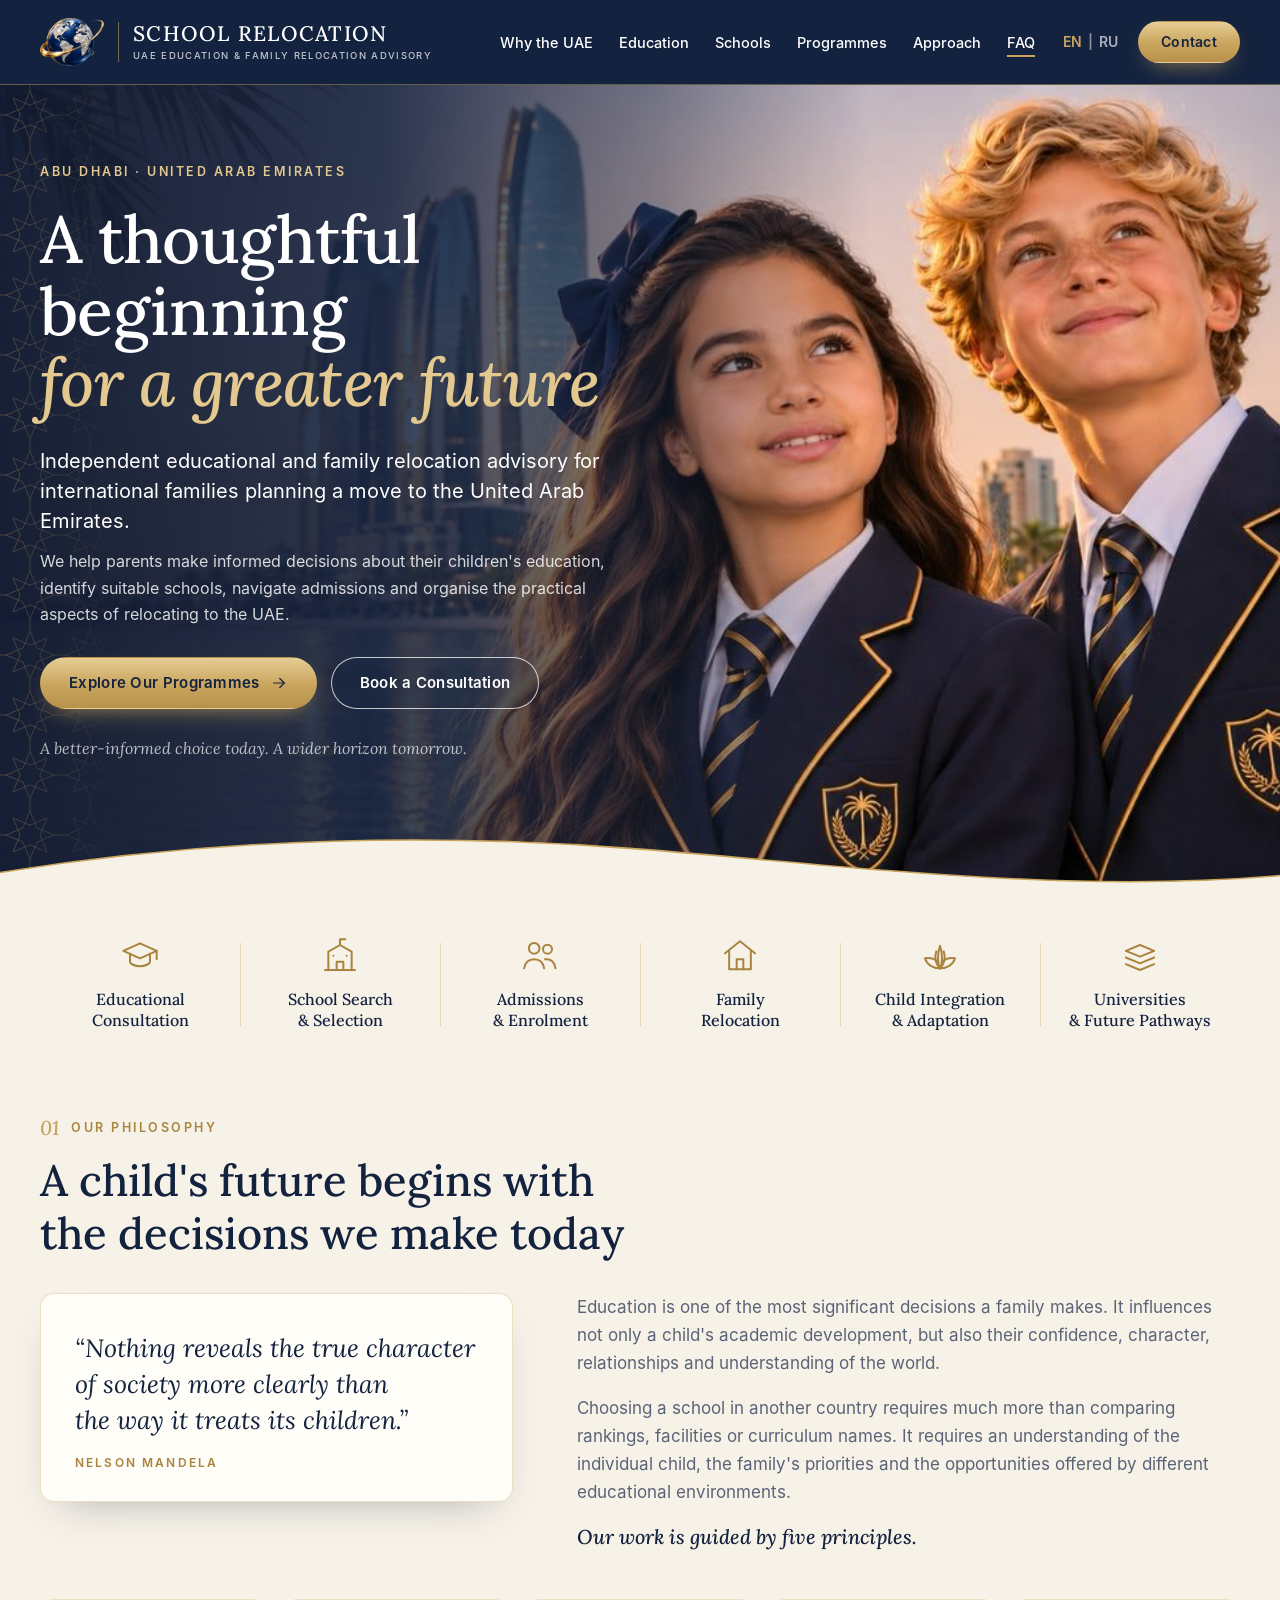
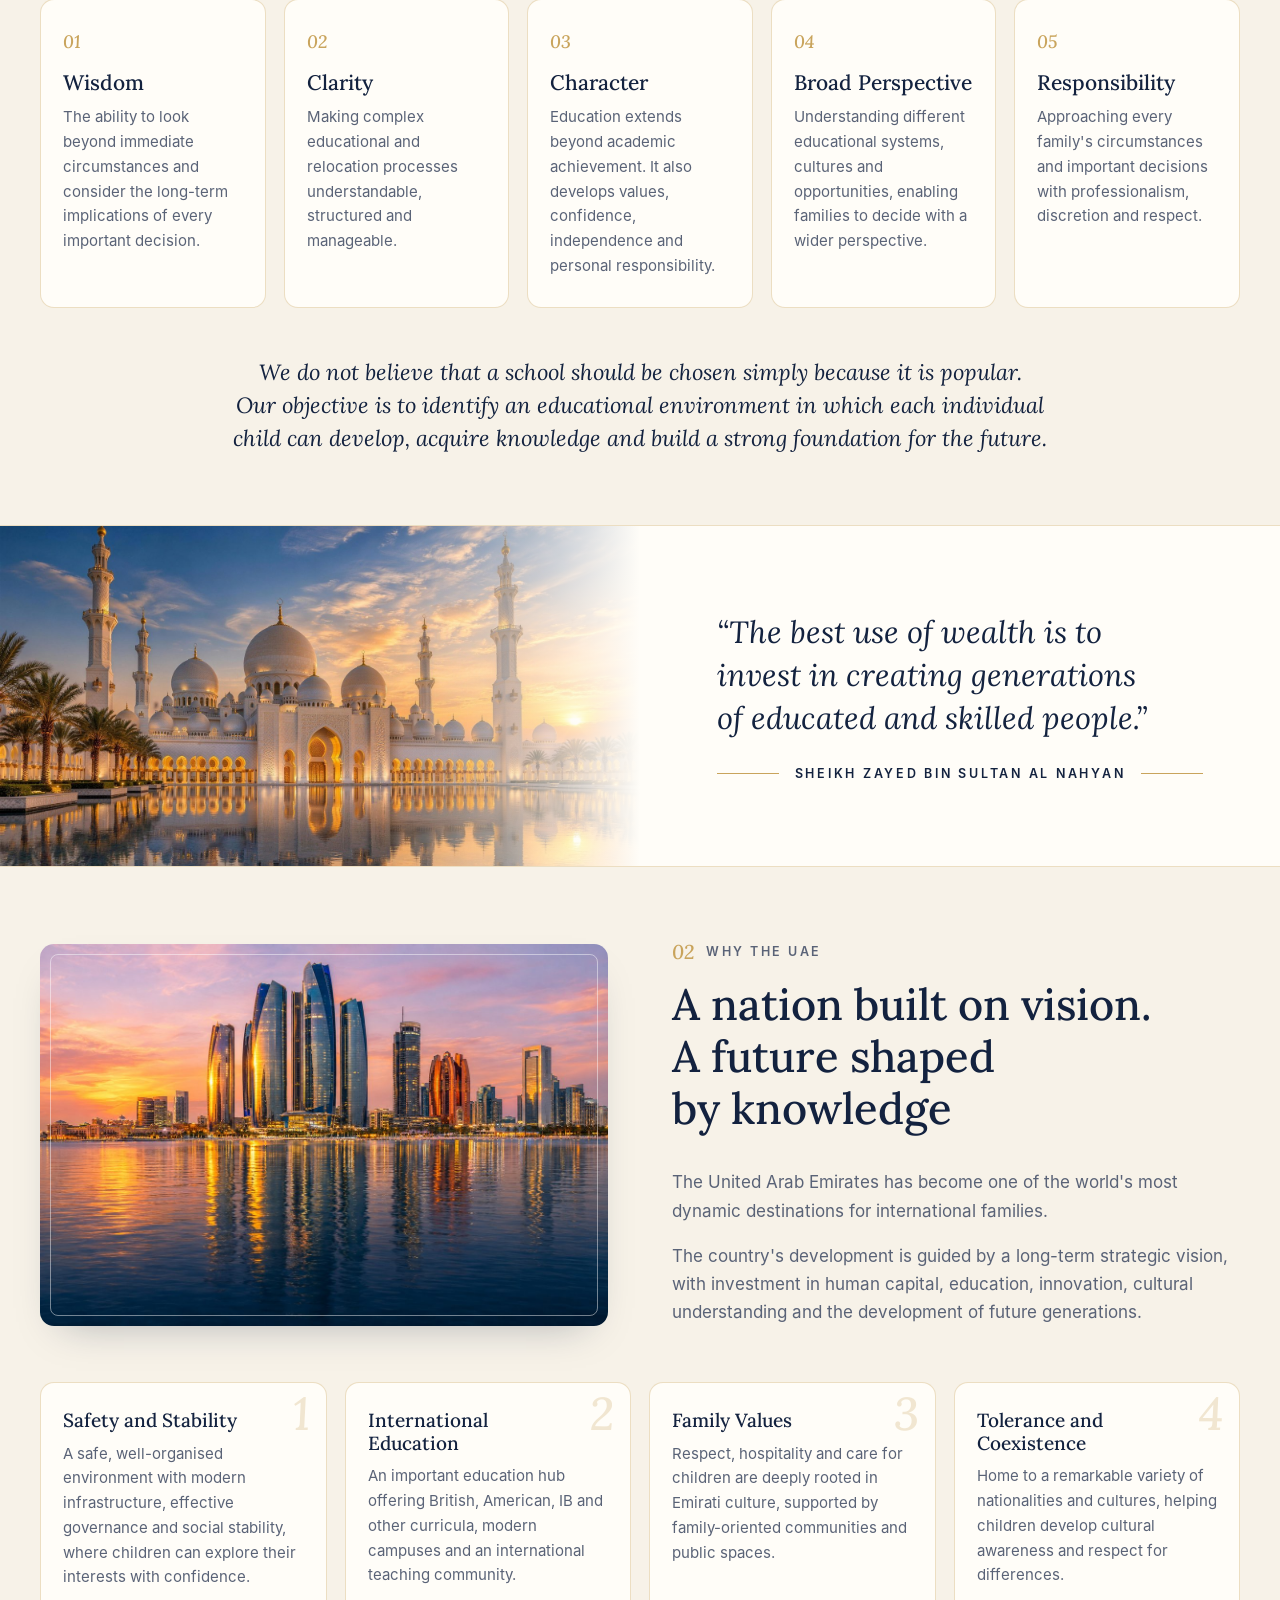
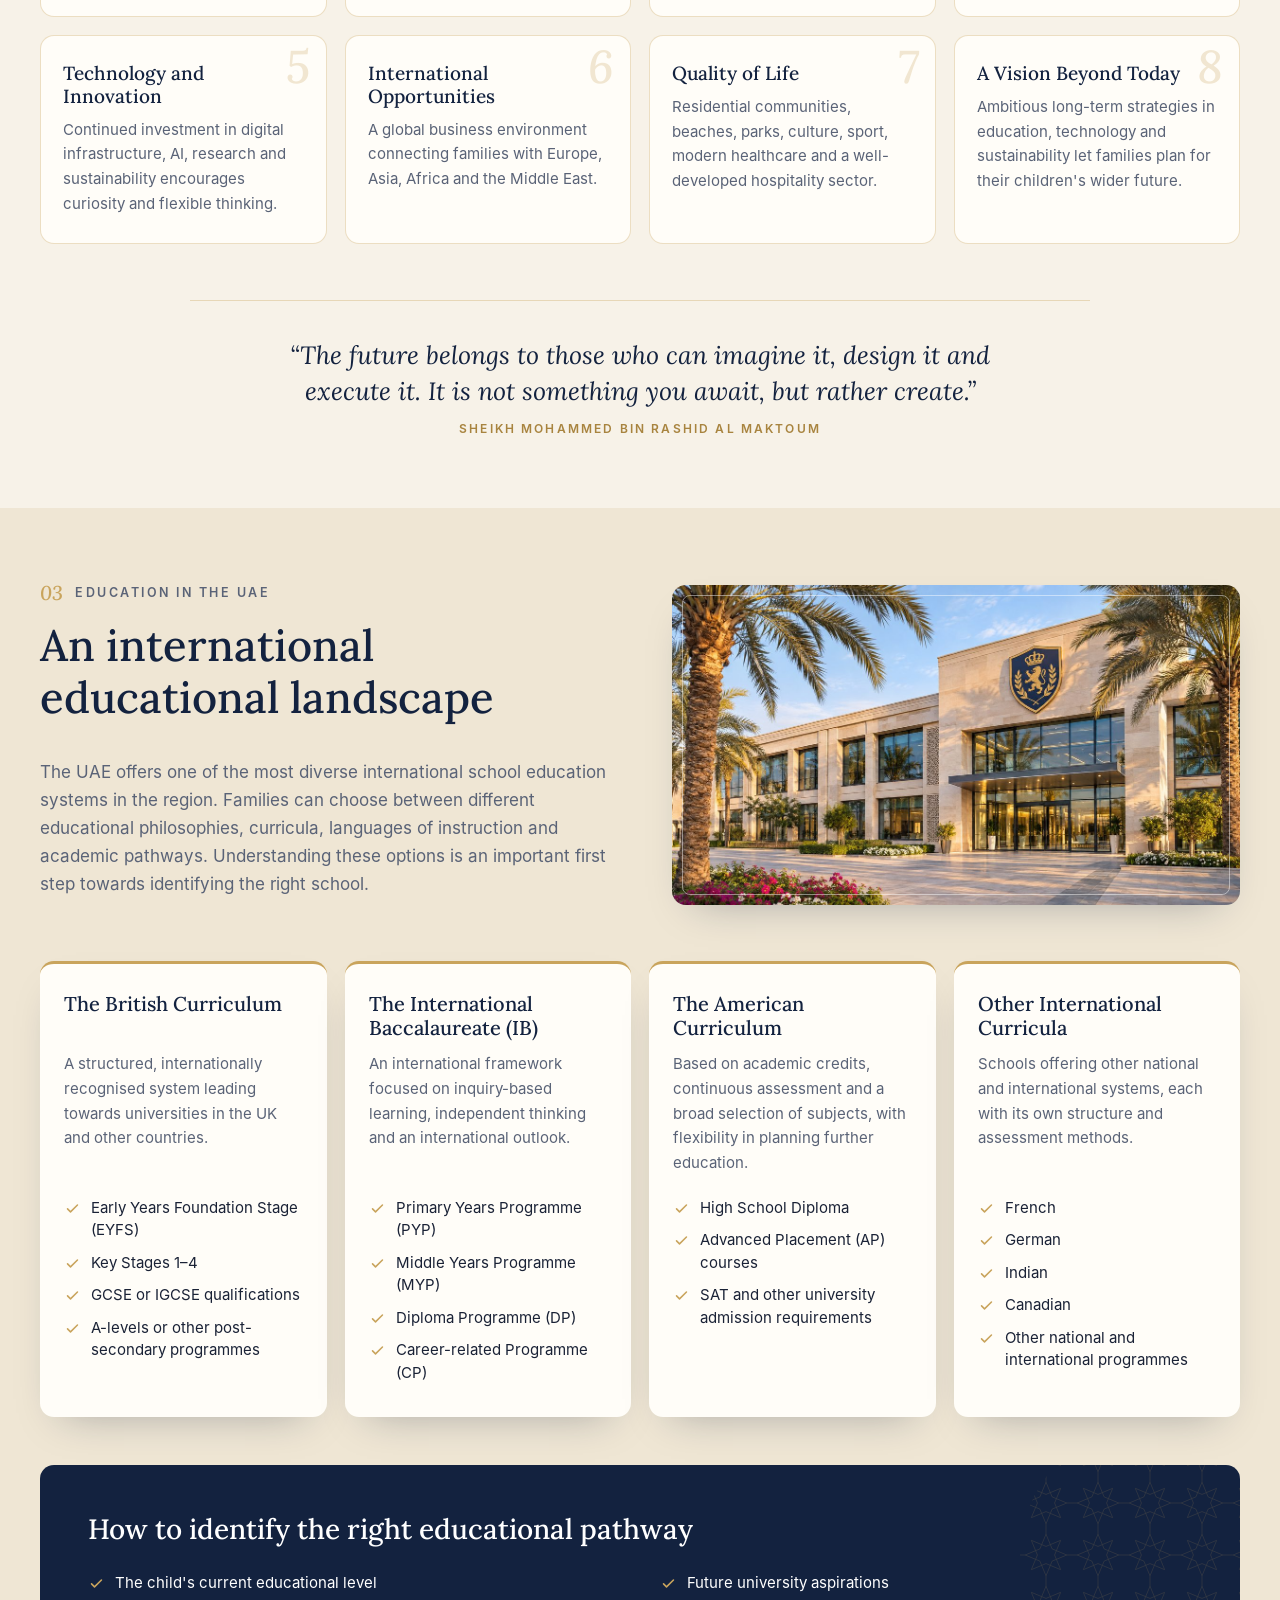
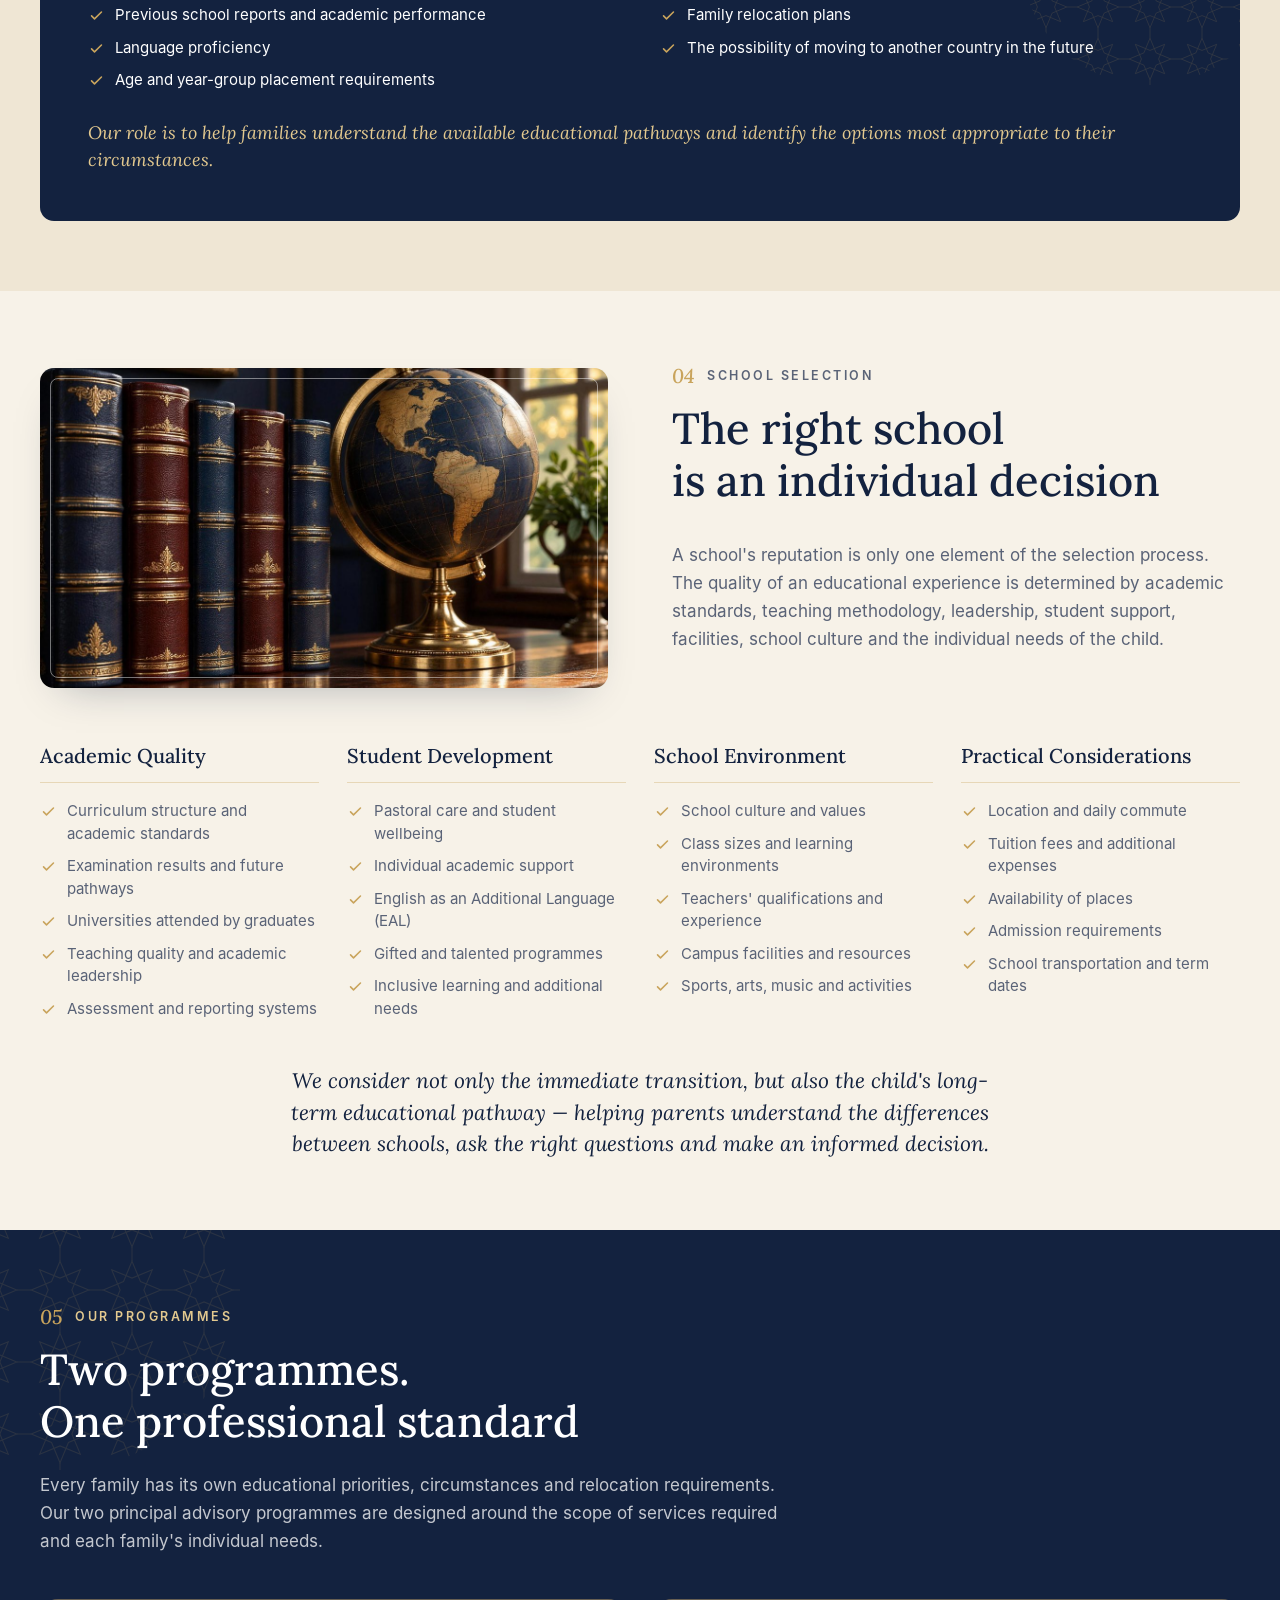
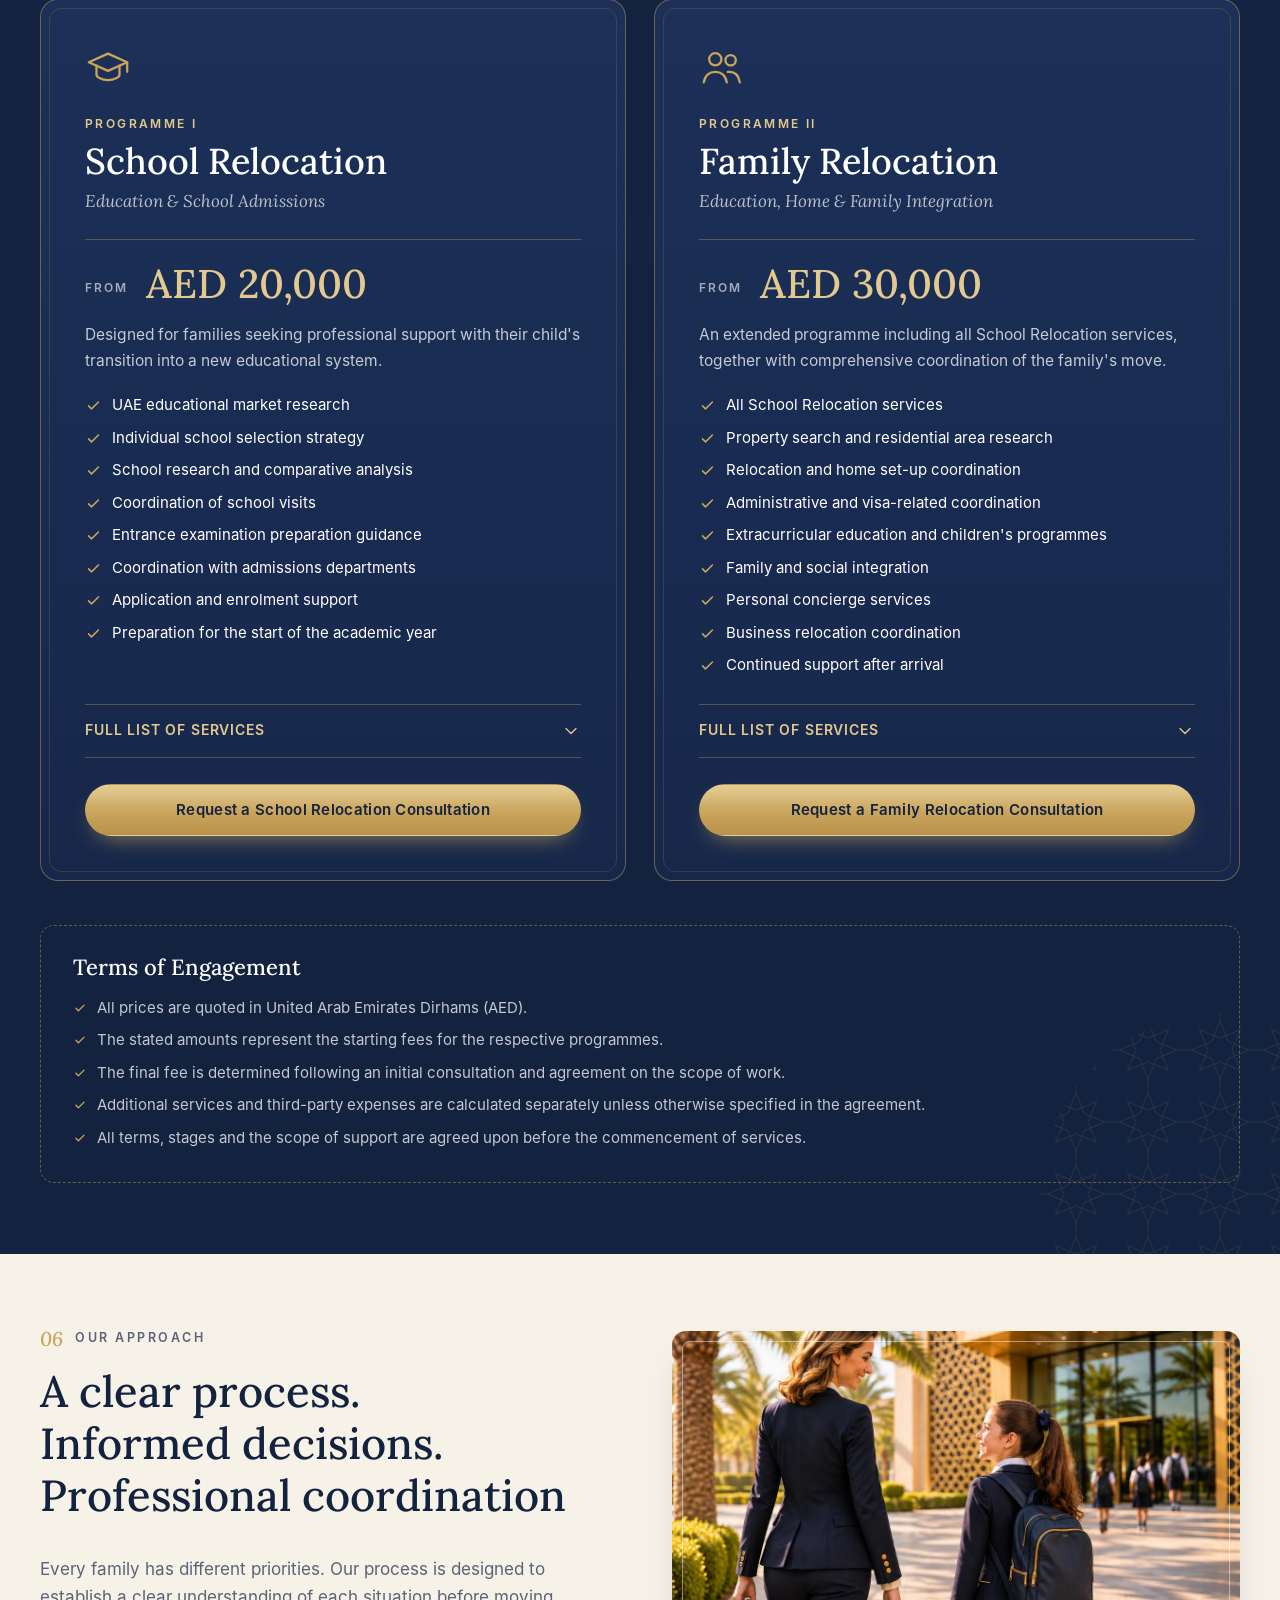
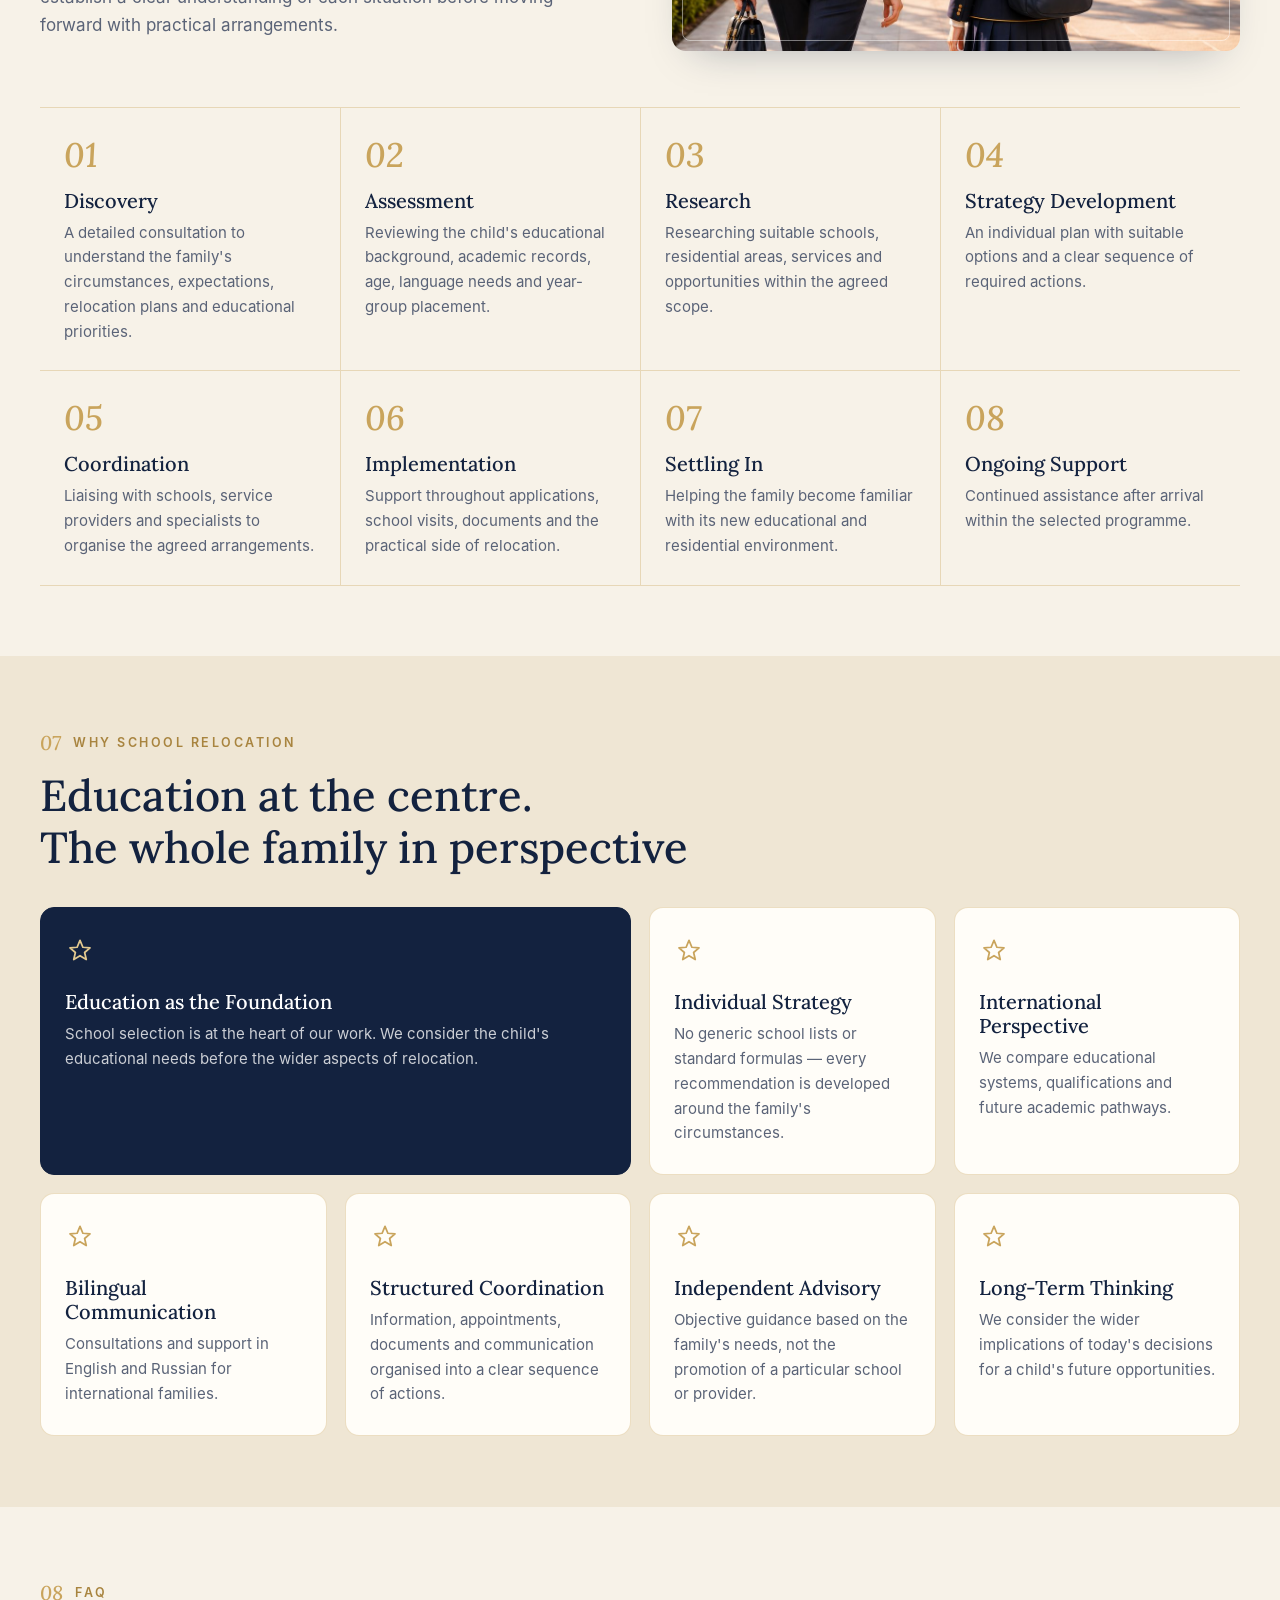
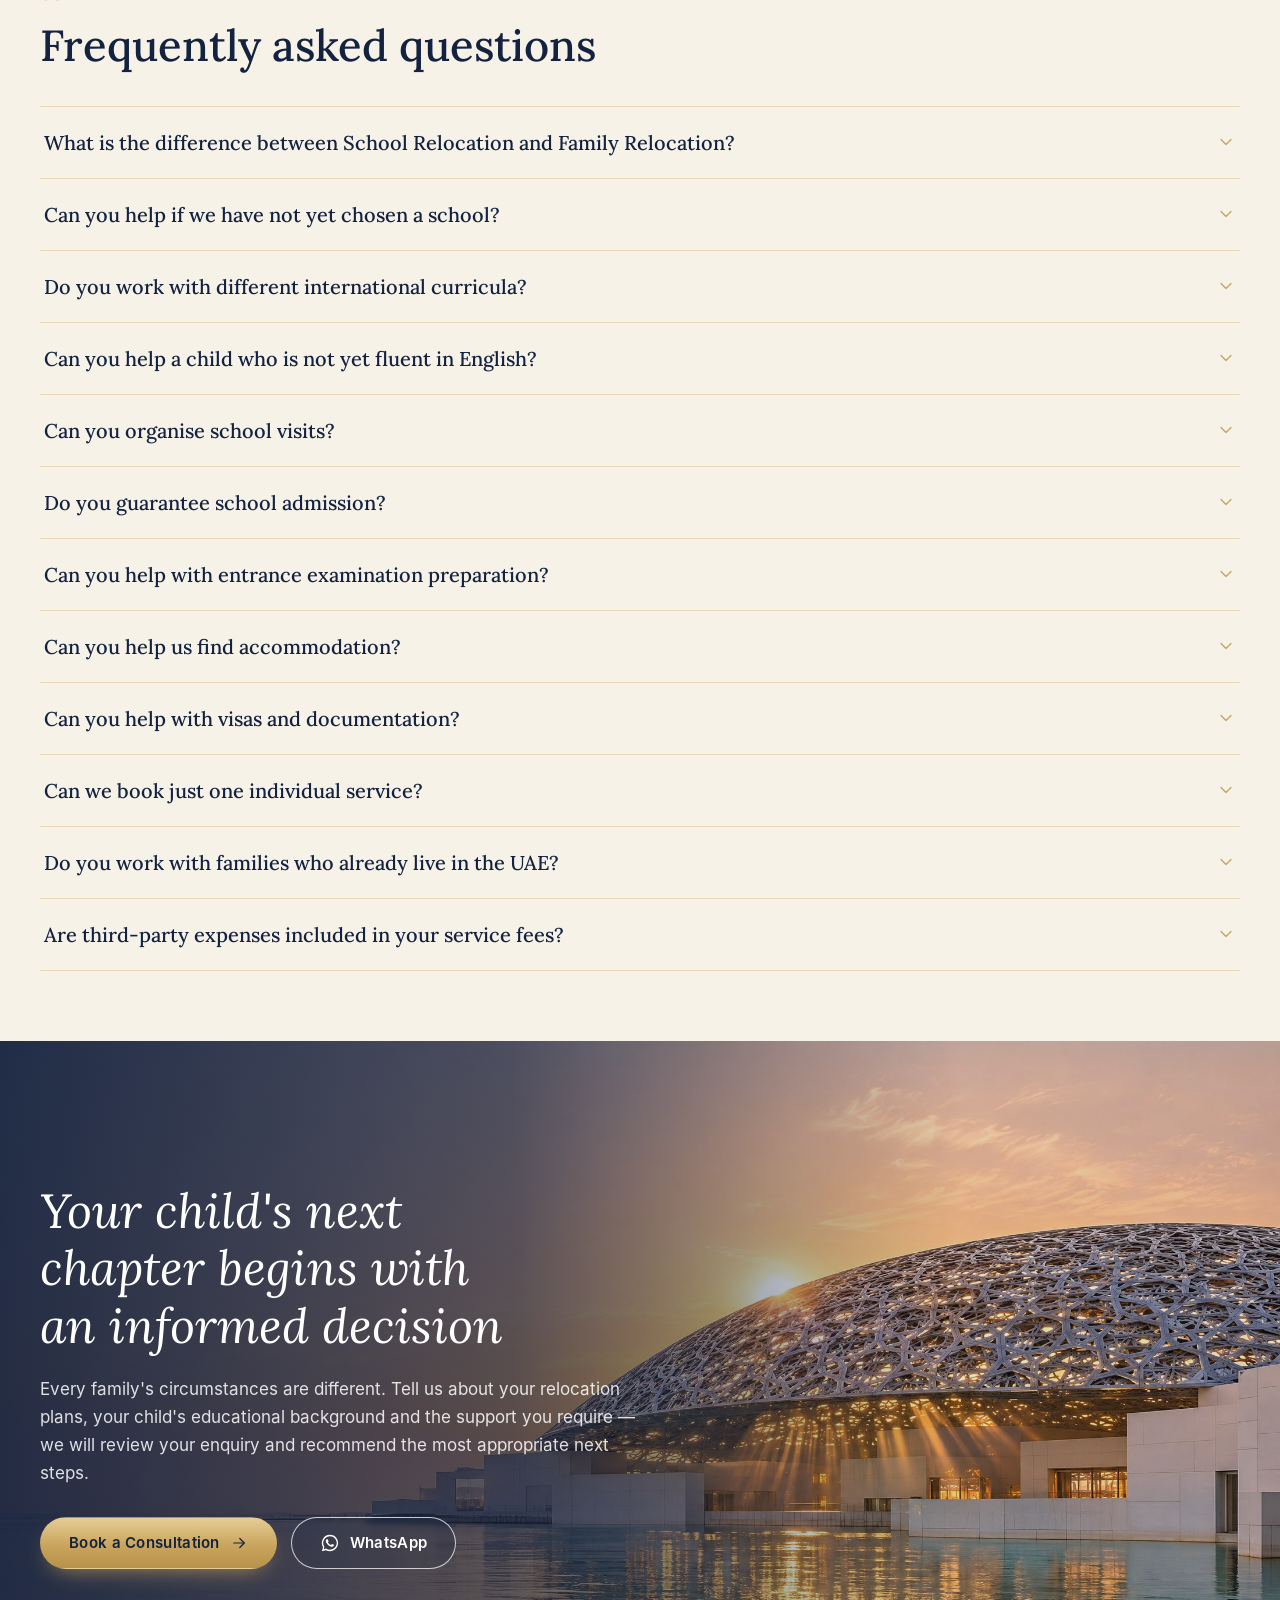
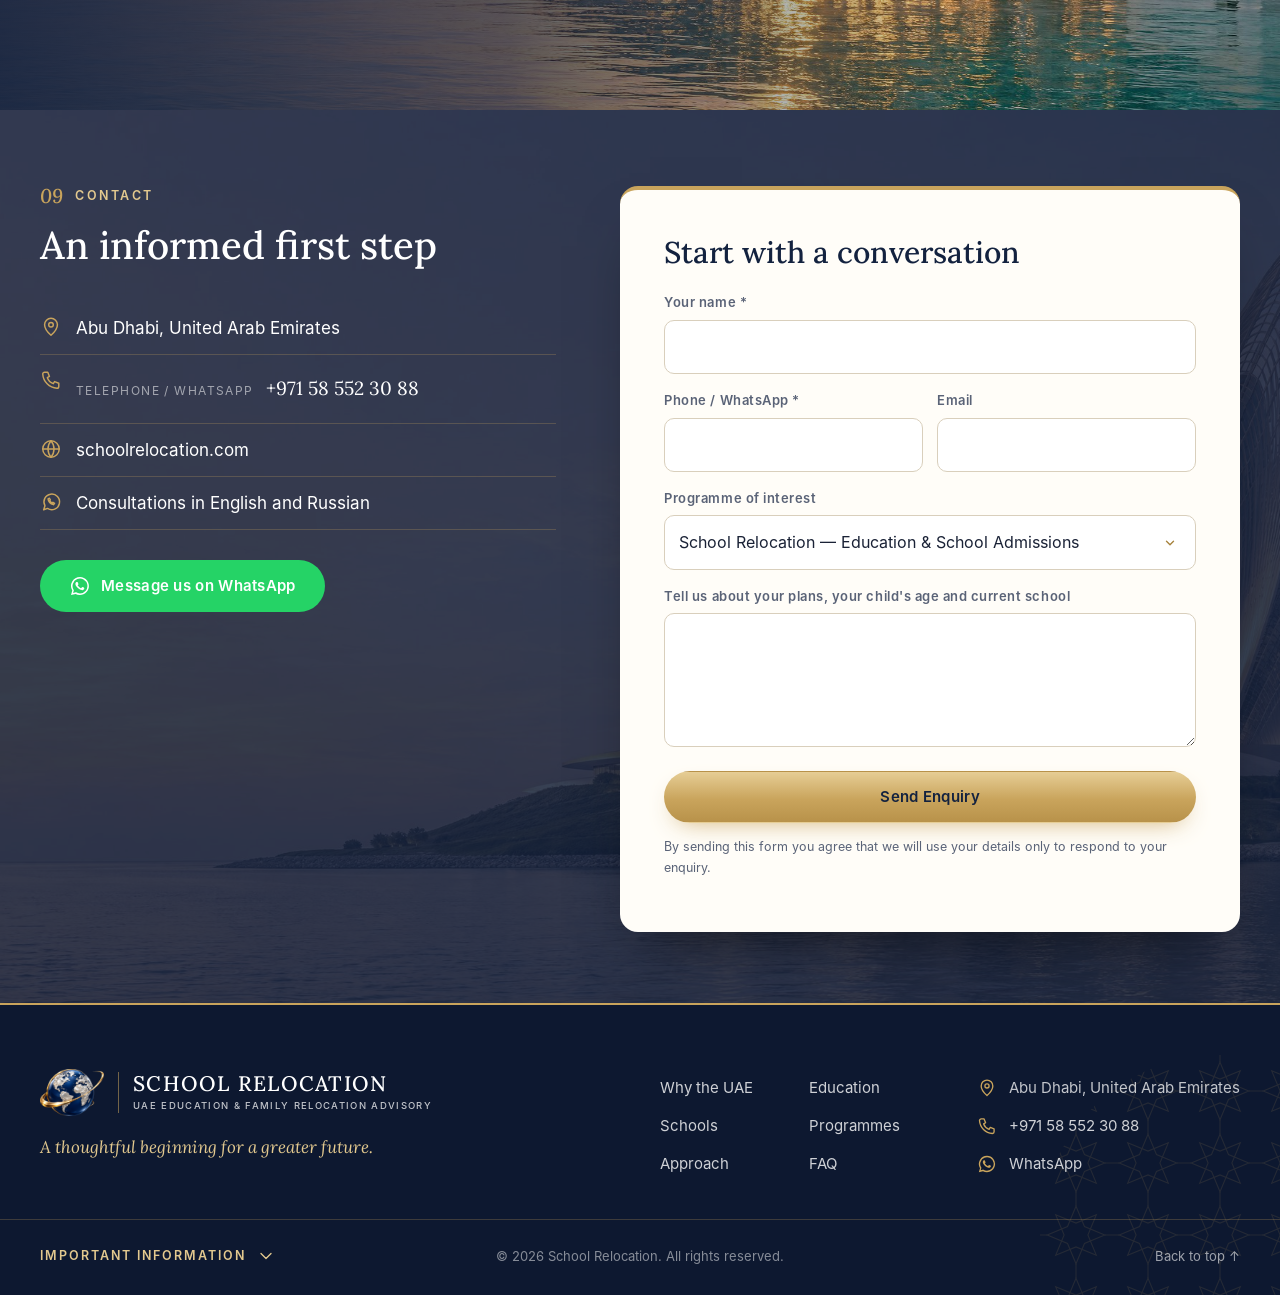
==== commit 7ee49107: "Цитаты в кавычках, новая картинка на первом экране" ====
--- a/index.html
+++ b/index.html
@@ -54,7 +54,7 @@
 <section class="hero">
  <picture class="hero__bg">
   <source media="(max-width: 760px)" srcset="assets/img/hero-m.jpg">
-  <img src="assets/img/hero.jpg" width="2400" height="1357" alt="" fetchpriority="high">
+  <img src="assets/img/hero.jpg" width="1600" height="901" alt="" fetchpriority="high">
  </picture>
  <span class="hero__pattern" aria-hidden="true"></span>
  <div class="hero__in wrap">
@@ -86,7 +86,7 @@
  <div class="wrap">
   <div class="sh"><p class="sh__label"><span class="sh__num">01</span>Our Philosophy</p><h2 class="sh__title">A child&#x27;s future begins with the decisions we make today</h2></div>
   <div class="phil__grid">
-   <blockquote class="quote quote--card"><p>Nothing reveals the true character of society more clearly than the way it treats its children.</p><footer>Nelson Mandela</footer></blockquote>
+   <blockquote class="quote quote--card"><p>“Nothing reveals the true character of society more clearly than the way it treats its children.”</p><footer>Nelson Mandela</footer></blockquote>
    <div class="phil__text">
 <p>Education is one of the most significant decisions a family makes. It influences not only a child&#x27;s academic development, but also their confidence, character, relationships and understanding of the world.</p>
 <p>Choosing a school in another country requires much more than comparing rankings, facilities or curriculum names. It requires an understanding of the individual child, the family&#x27;s priorities and the opportunities offered by different educational environments.</p>
@@ -105,7 +105,7 @@
 
 <section class="band">
  <div class="band__img"><img src="assets/img/mosque.jpg" width="1600" height="896" alt="Sheikh Zayed Grand Mosque, Abu Dhabi" loading="lazy"></div>
- <blockquote class="band__quote"><p>The best use of wealth is to invest in creating generations of educated and skilled people.</p><footer><span aria-hidden="true"></span>Sheikh Zayed bin Sultan Al Nahyan<span aria-hidden="true"></span></footer></blockquote>
+ <blockquote class="band__quote"><p>“The best use of wealth is to invest in creating generations of educated and skilled people.”</p><footer><span aria-hidden="true"></span>Sheikh Zayed bin Sultan Al Nahyan<span aria-hidden="true"></span></footer></blockquote>
 </section>
 
 <section class="sec uae" id="why-uae">
@@ -128,7 +128,7 @@
 <li class="point"><span class="point__n">7</span><h3>Quality of Life</h3><p>Residential communities, beaches, parks, culture, sport, modern healthcare and a well-developed hospitality sector.</p></li>
 <li class="point"><span class="point__n">8</span><h3>A Vision Beyond Today</h3><p>Ambitious long-term strategies in education, technology and sustainability let families plan for their children&#x27;s wider future.</p></li>
 </ol>
-  <blockquote class="quote quote--wide"><p>The future belongs to those who can imagine it, design it and execute it. It is not something you await, but rather create.</p><footer>Sheikh Mohammed bin Rashid Al Maktoum</footer></blockquote>
+  <blockquote class="quote quote--wide"><p>“The future belongs to those who can imagine it, design it and execute it. It is not something you await, but rather create.”</p><footer>Sheikh Mohammed bin Rashid Al Maktoum</footer></blockquote>
  </div>
 </section>
 
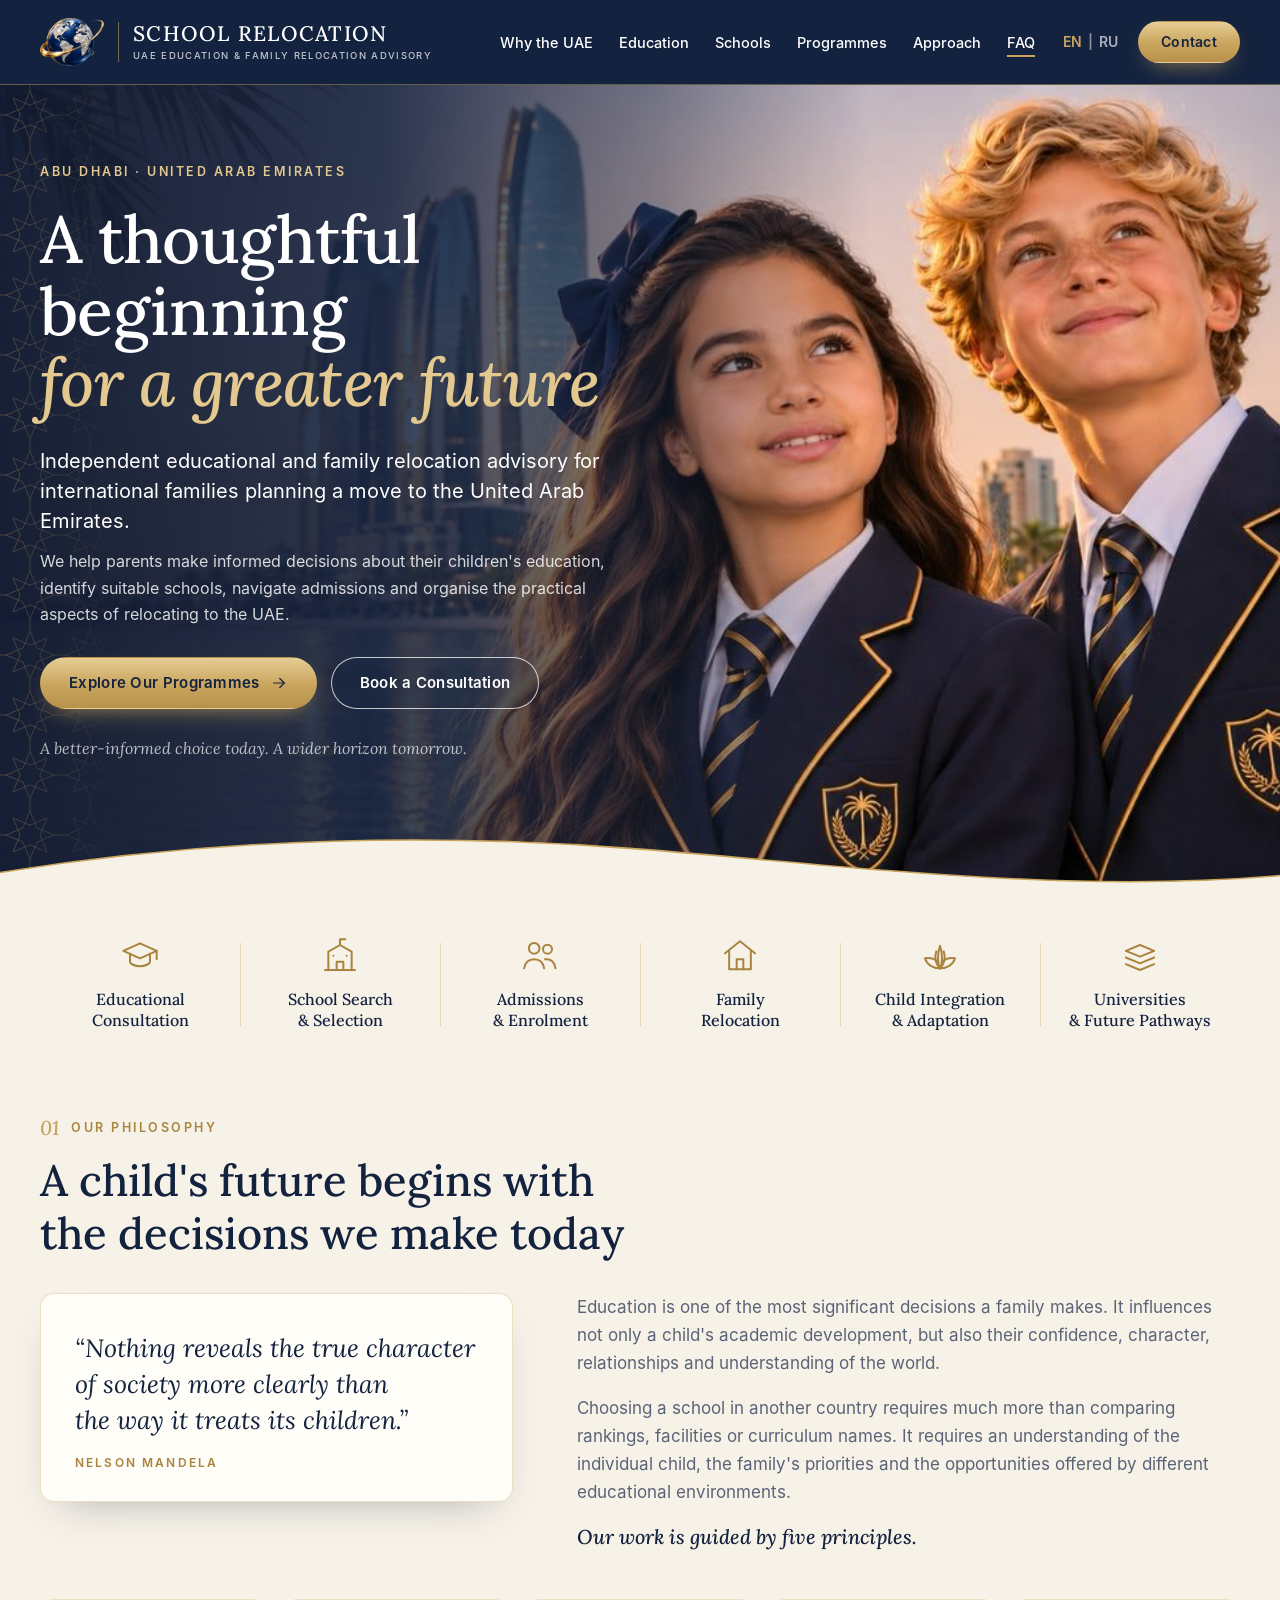
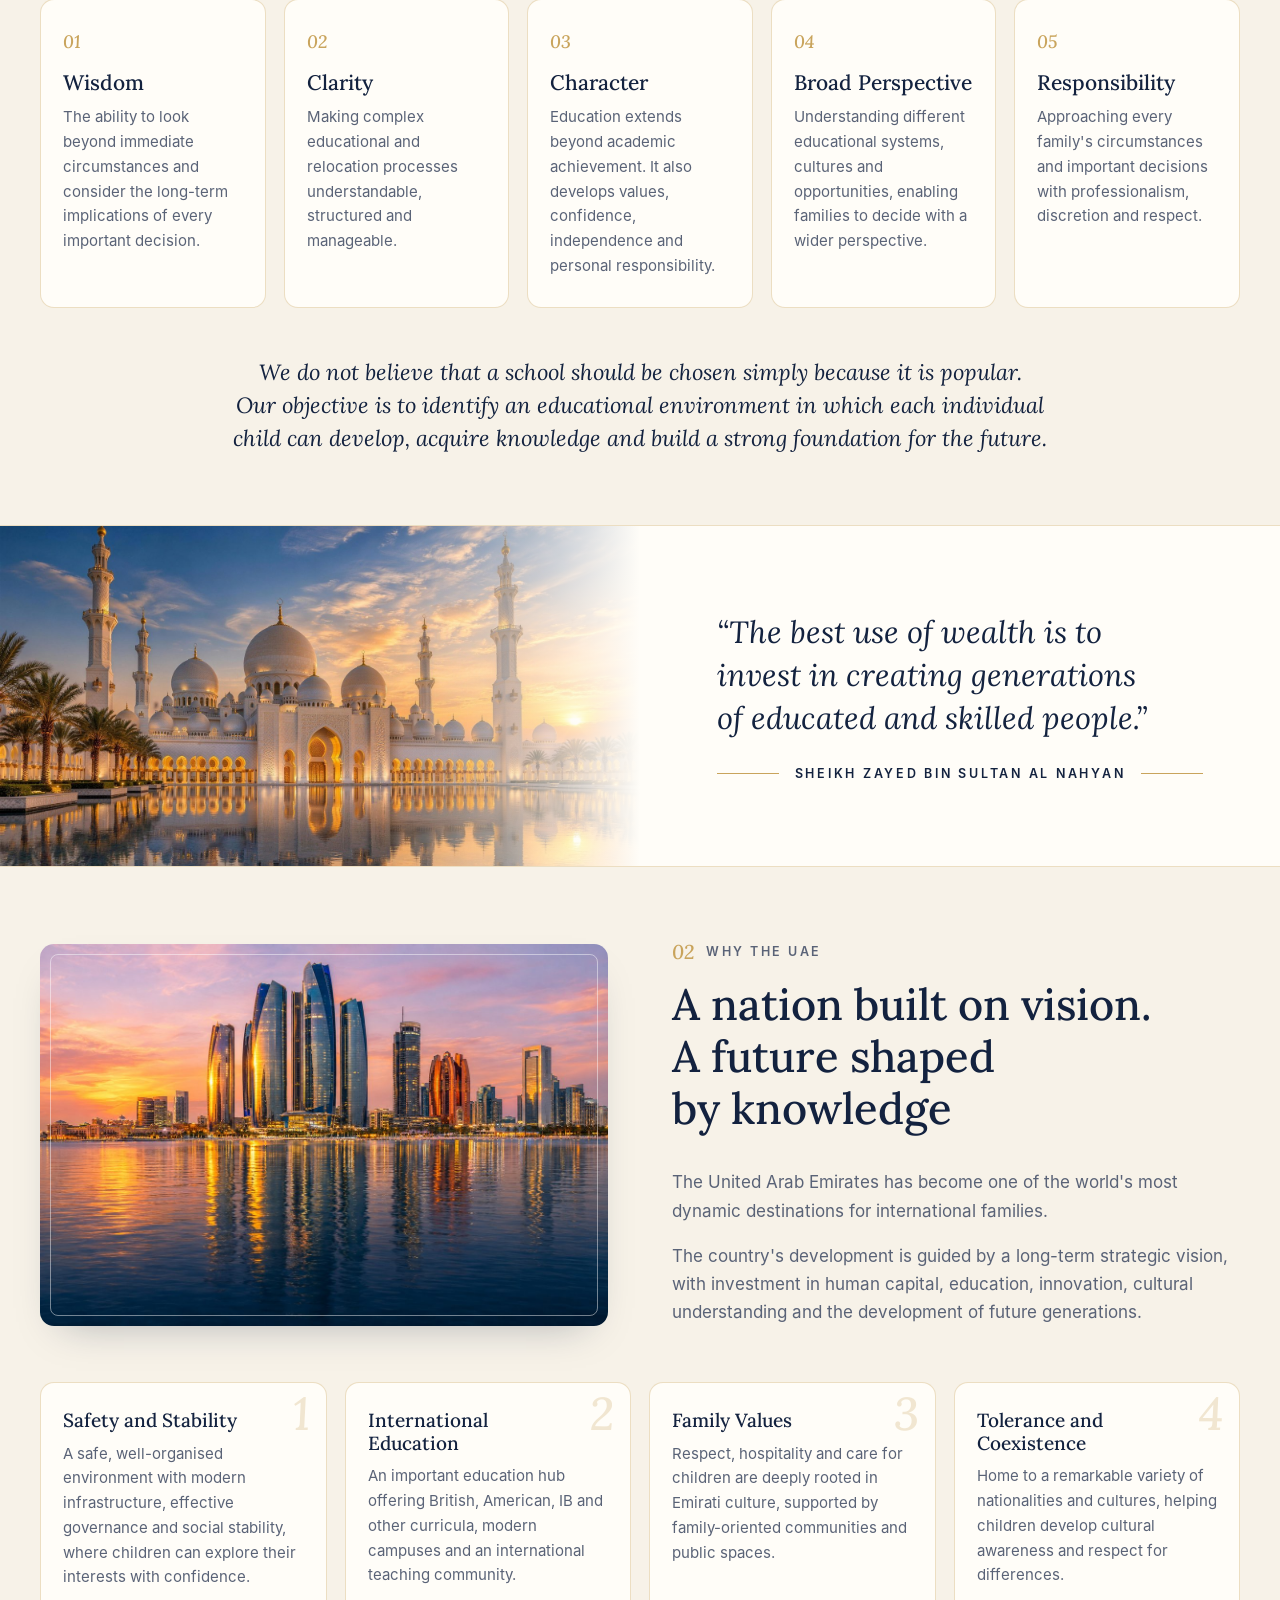
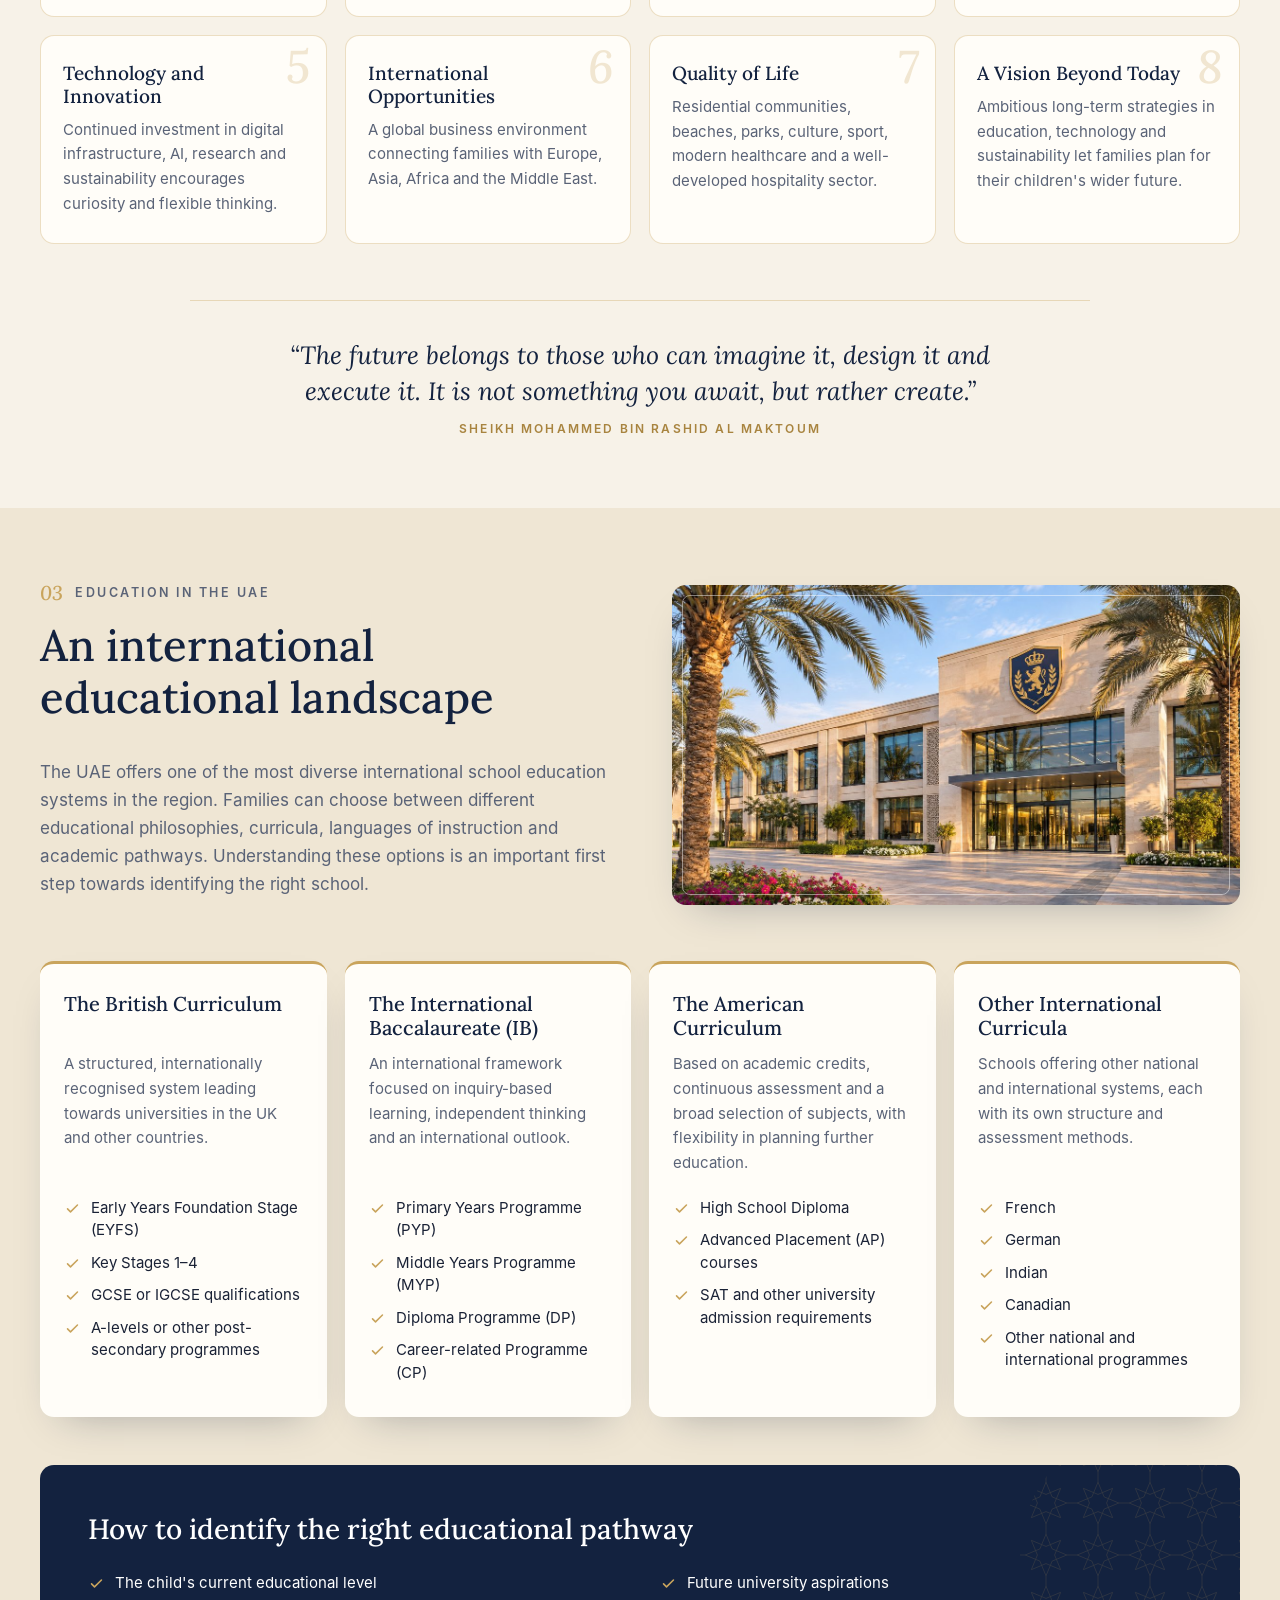
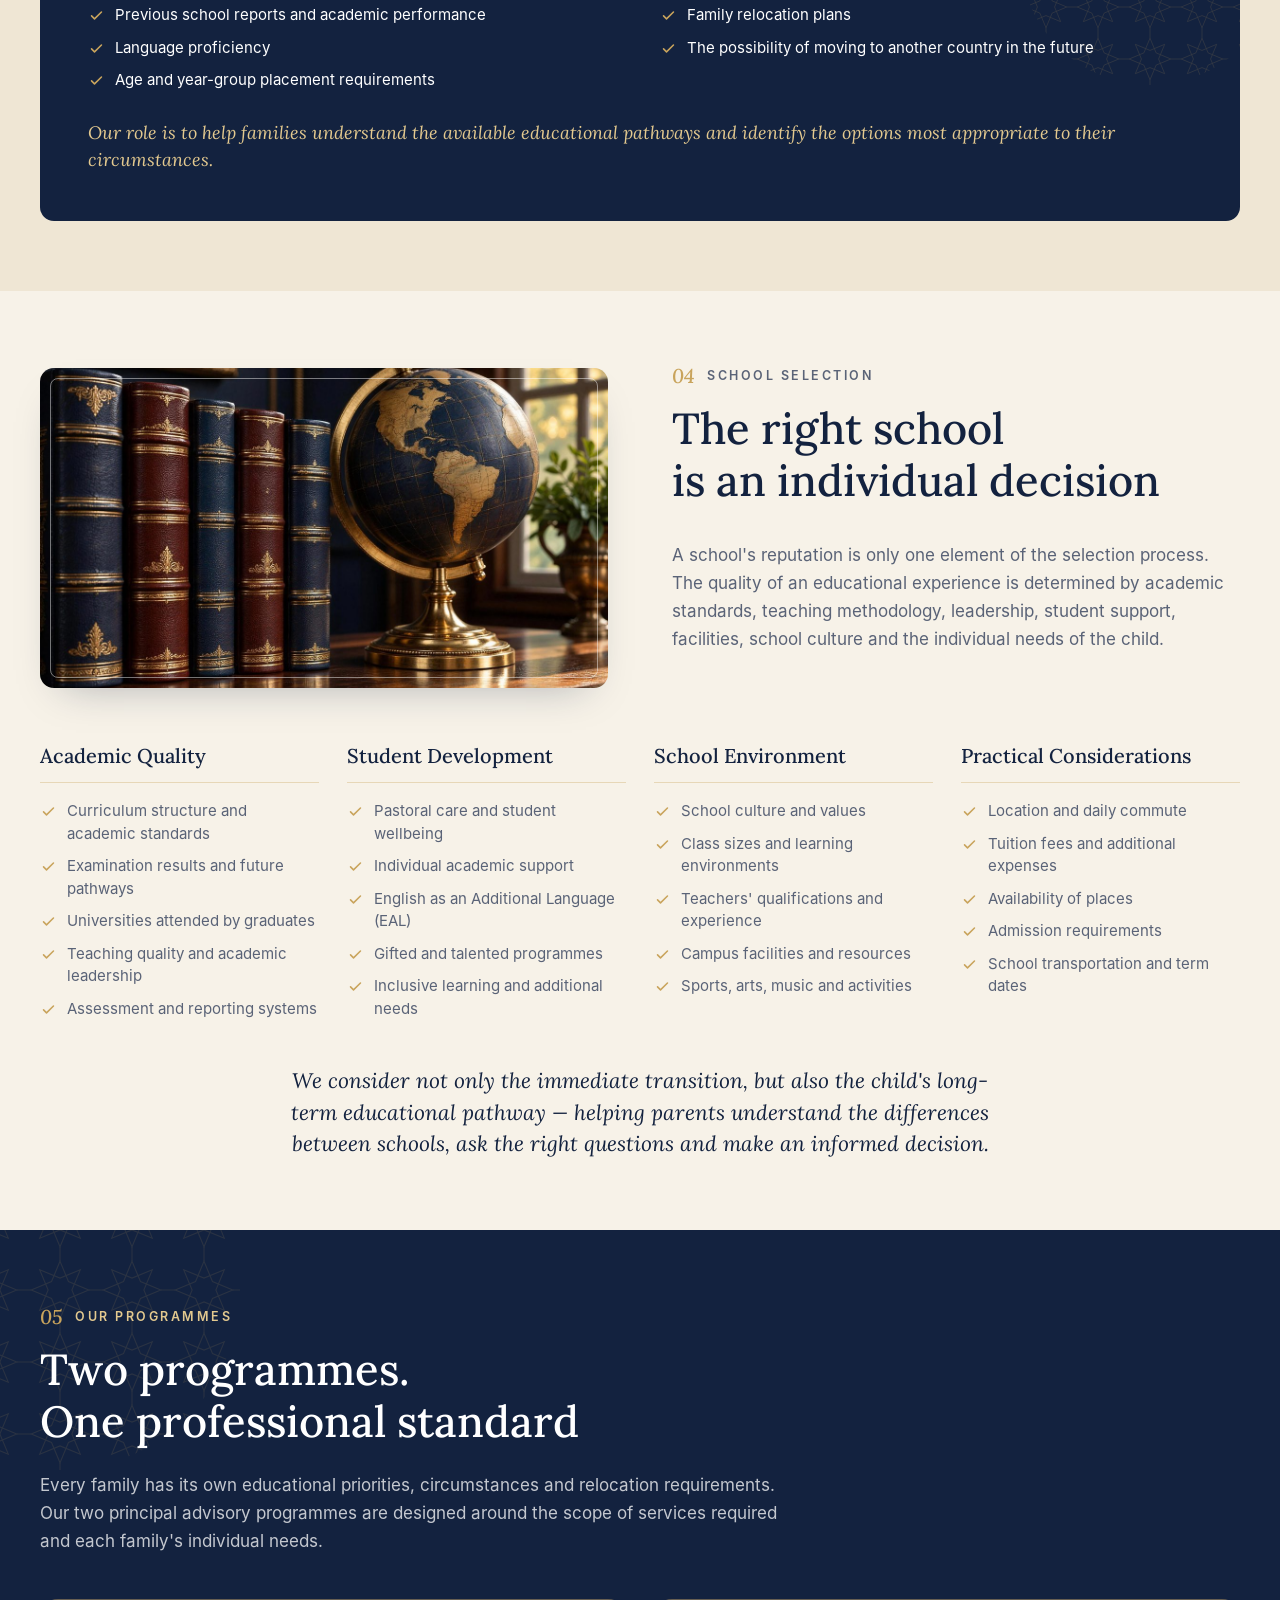
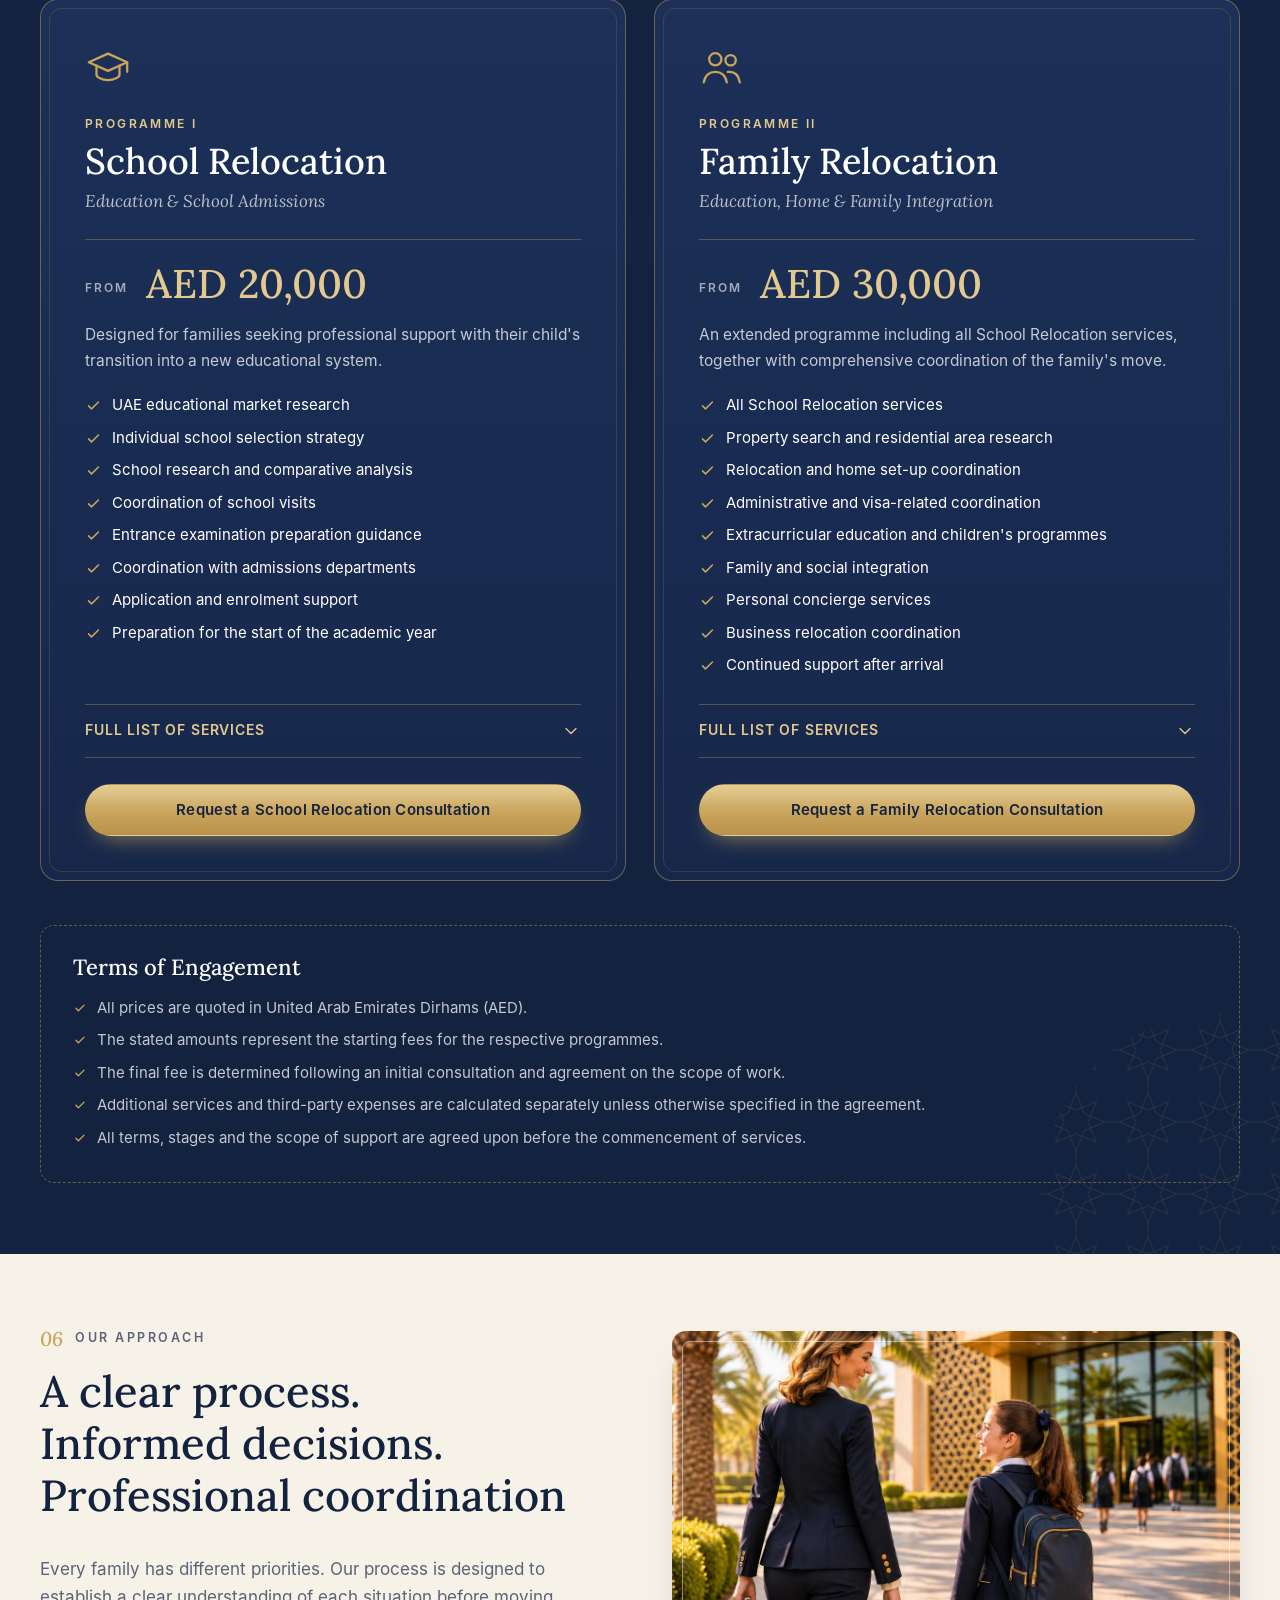
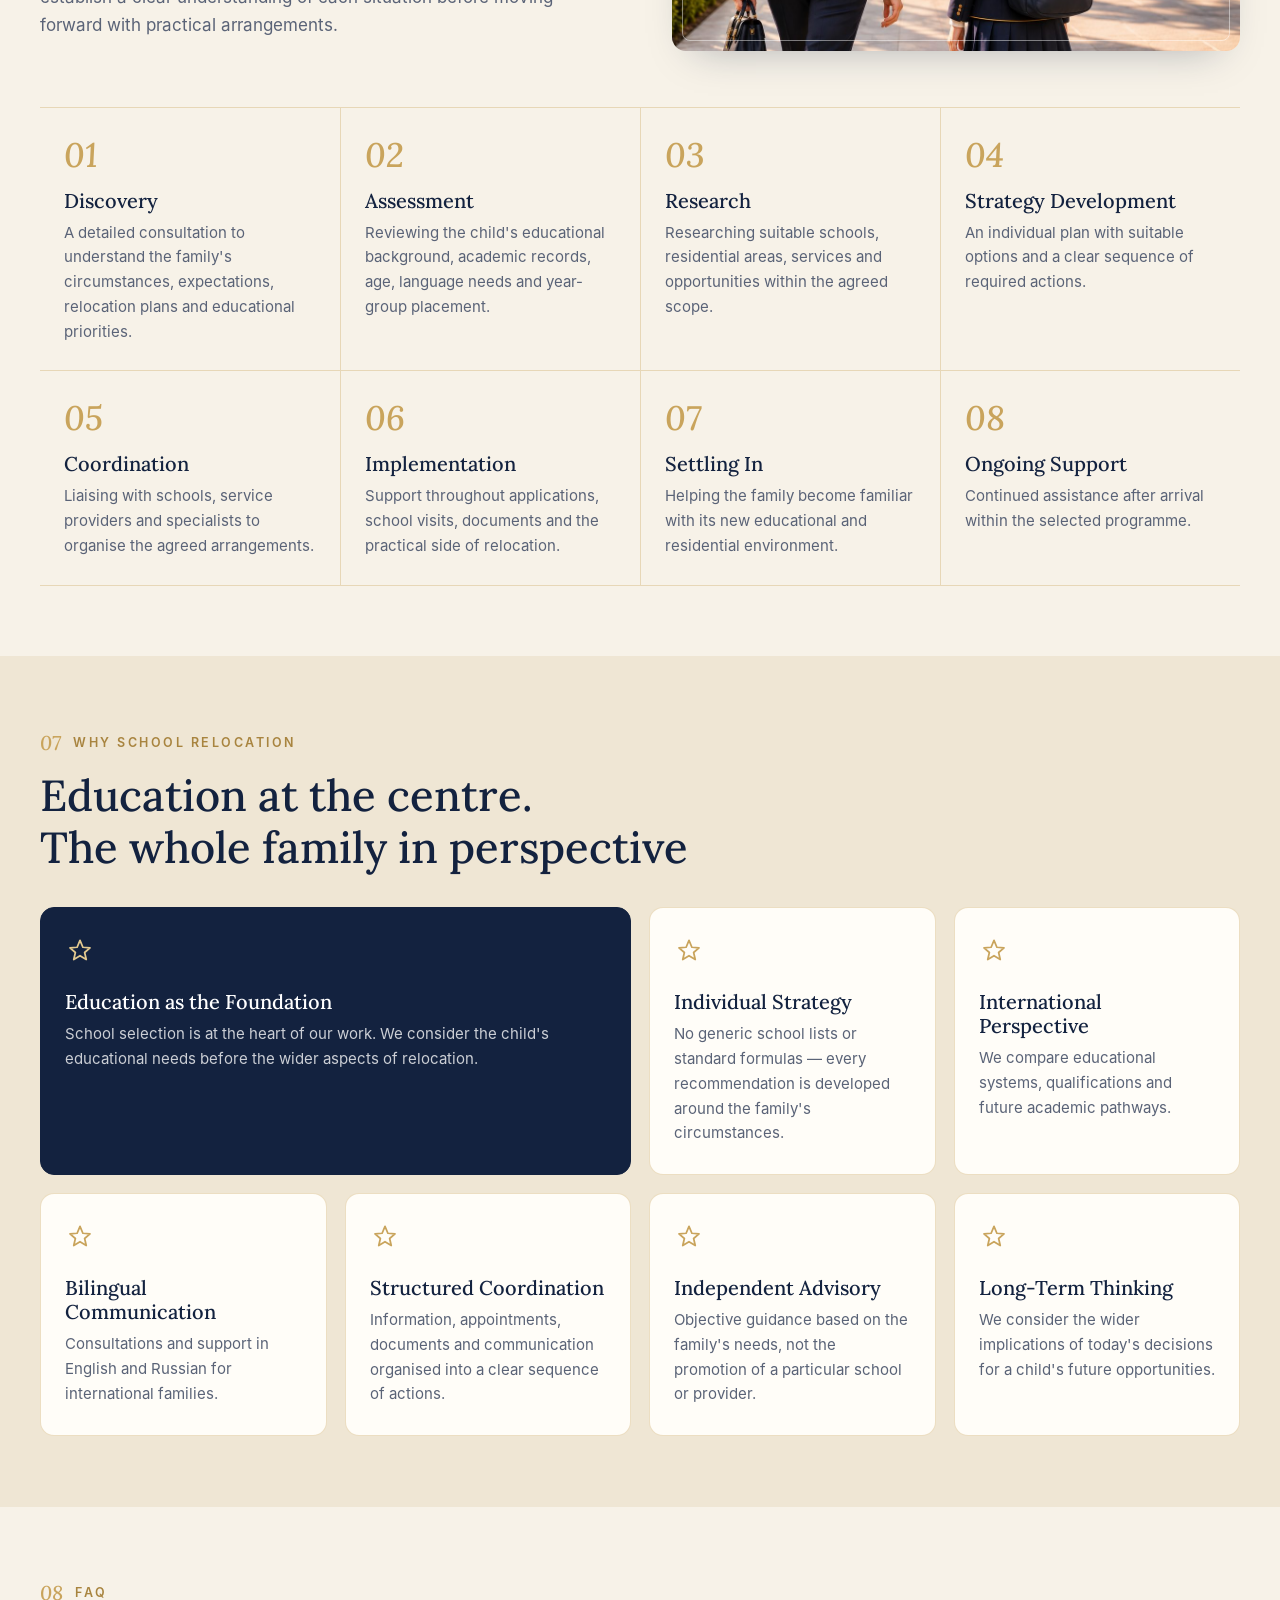
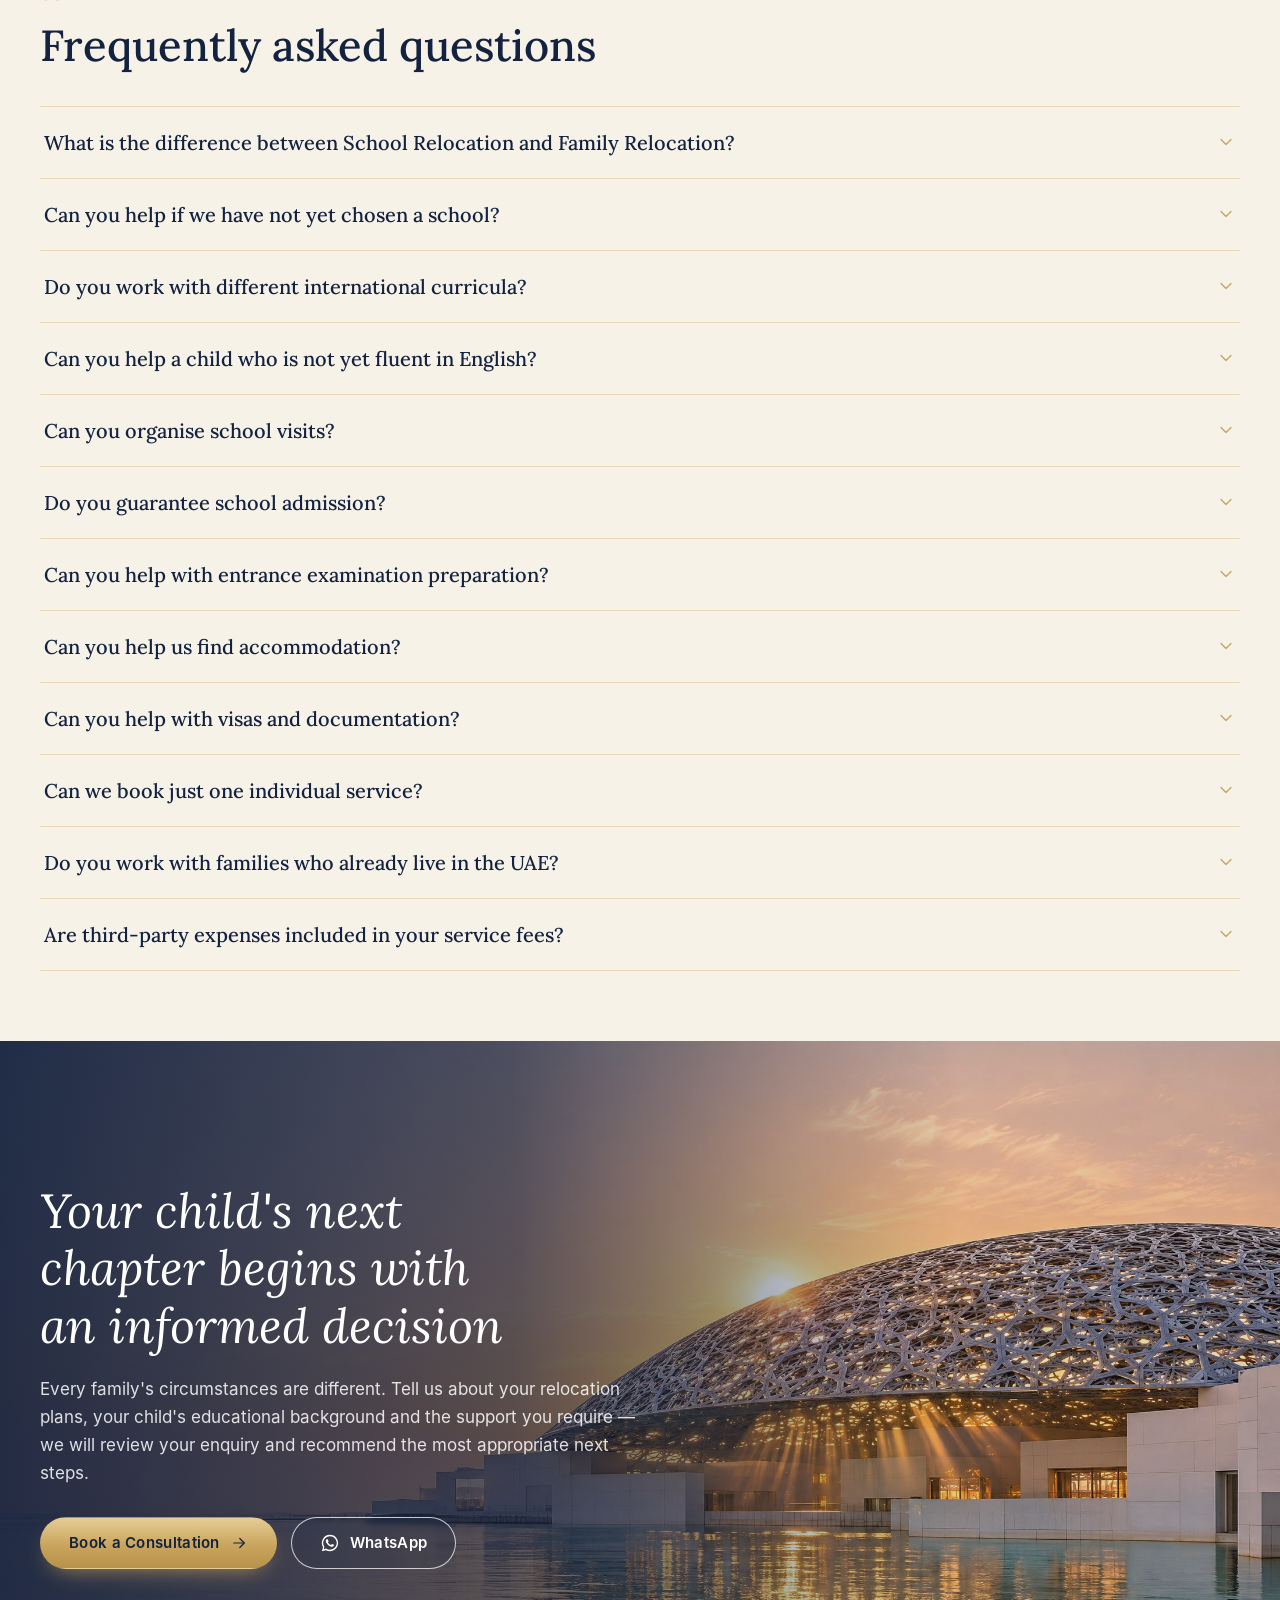
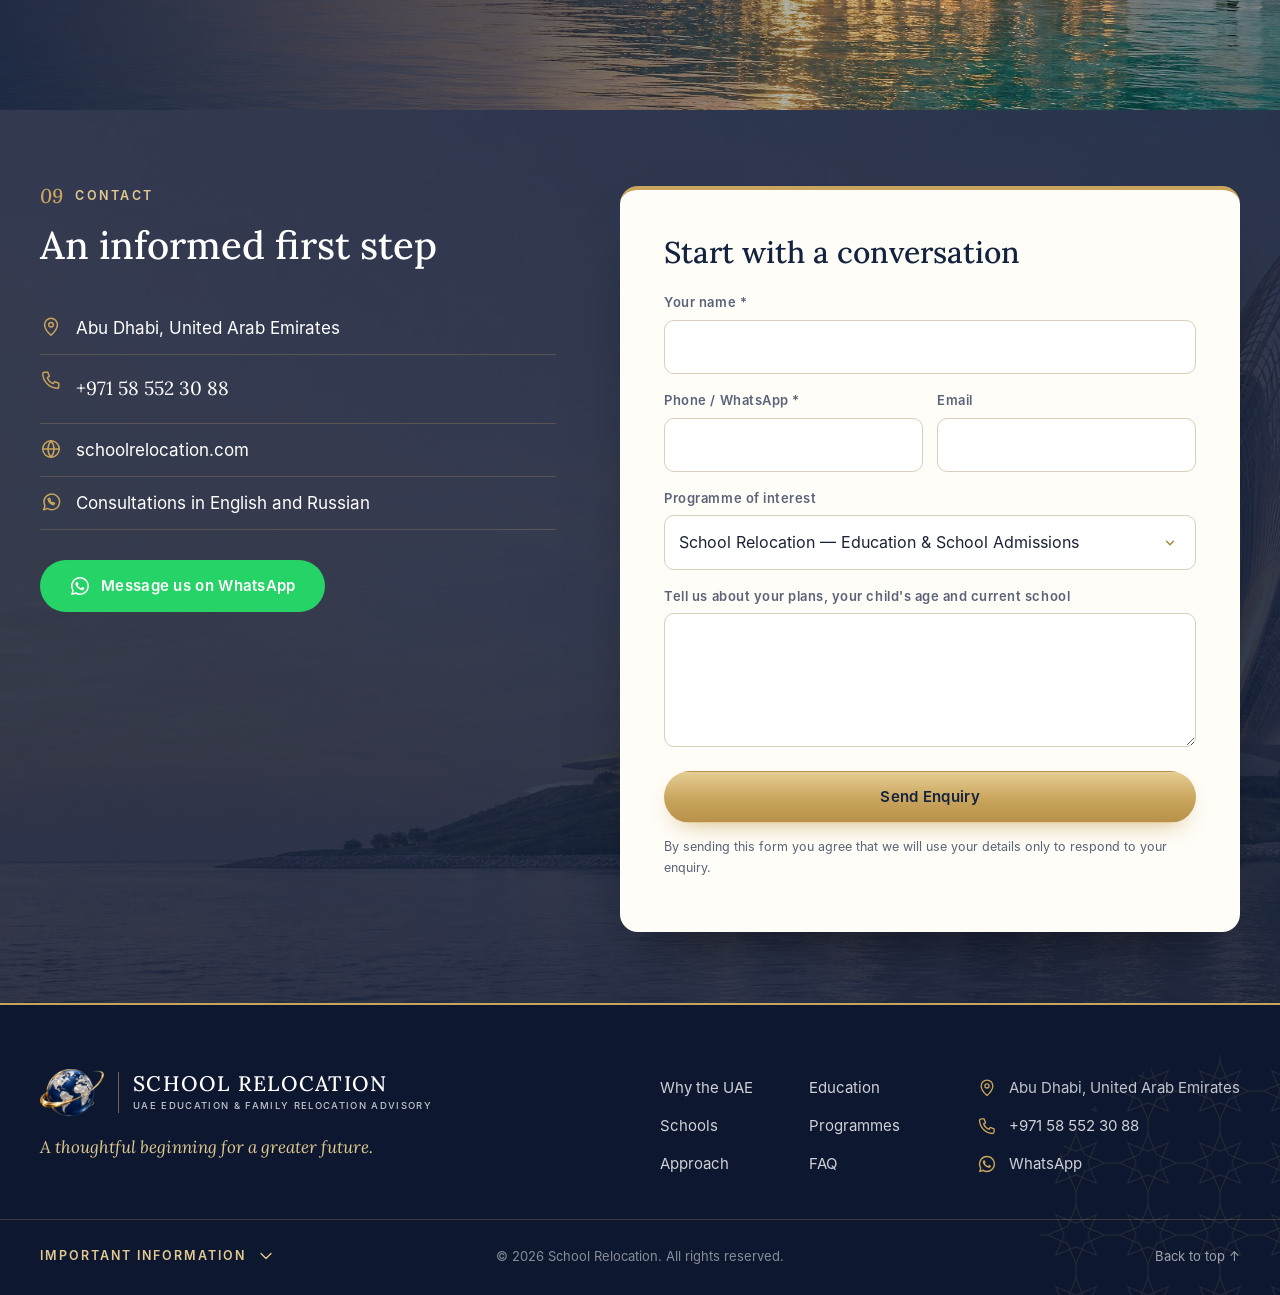
==== commit db1285fd: "Контакты: только номер телефона" ====
--- a/index.html
+++ b/index.html
@@ -289,7 +289,7 @@
    <div class="sh sh--light"><p class="sh__label"><span class="sh__num">09</span>Contact</p><h2 class="sh__title">An informed first step</h2></div>
    <ul class="cinfo">
     <li><svg viewBox="0 0 24 24" aria-hidden="true" class="ico"><path d="M12 21s-7-6.2-7-11.5a7 7 0 1 1 14 0C19 14.8 12 21 12 21Z"/><circle cx="12" cy="9.5" r="2.5"/></svg><span>Abu Dhabi, United Arab Emirates</span></li>
-    <li><svg viewBox="0 0 24 24" aria-hidden="true" class="ico"><path d="M5 3.5h3.5l1.8 4.6-2.3 1.4a11 11 0 0 0 6.5 6.5l1.4-2.3 4.6 1.8V19a2 2 0 0 1-2 2A16.5 16.5 0 0 1 3 5.5a2 2 0 0 1 2-2Z"/></svg><span class="cinfo__tel"><small>Telephone / WhatsApp</small><a href="tel:+971585523088">+971 58 552 30 88</a></span></li>
+    <li><svg viewBox="0 0 24 24" aria-hidden="true" class="ico"><path d="M5 3.5h3.5l1.8 4.6-2.3 1.4a11 11 0 0 0 6.5 6.5l1.4-2.3 4.6 1.8V19a2 2 0 0 1-2 2A16.5 16.5 0 0 1 3 5.5a2 2 0 0 1 2-2Z"/></svg><span><a href="tel:+971585523088">+971 58 552 30 88</a></span></li>
     <li><svg viewBox="0 0 24 24" aria-hidden="true" class="ico"><circle cx="12" cy="12" r="9"/><path d="M3 12h18"/><path d="M12 3a14 14 0 0 1 0 18 14 14 0 0 1 0-18Z"/></svg><span>schoolrelocation.com</span></li>
     <li><svg viewBox="0 0 24 24" aria-hidden="true" class="ico"><path d="M4 20.5 5.4 16A8.5 8.5 0 1 1 8.2 19Z"/><path d="M8.8 8.6c.3 2.6 2.7 5.4 5.9 6.3l1.2-1.4-1.8-1.1-.9.7c-1-.5-2-1.4-2.6-2.5l.7-.9-1-1.8Z"/></svg><span>Consultations in English and Russian</span></li>
    </ul>
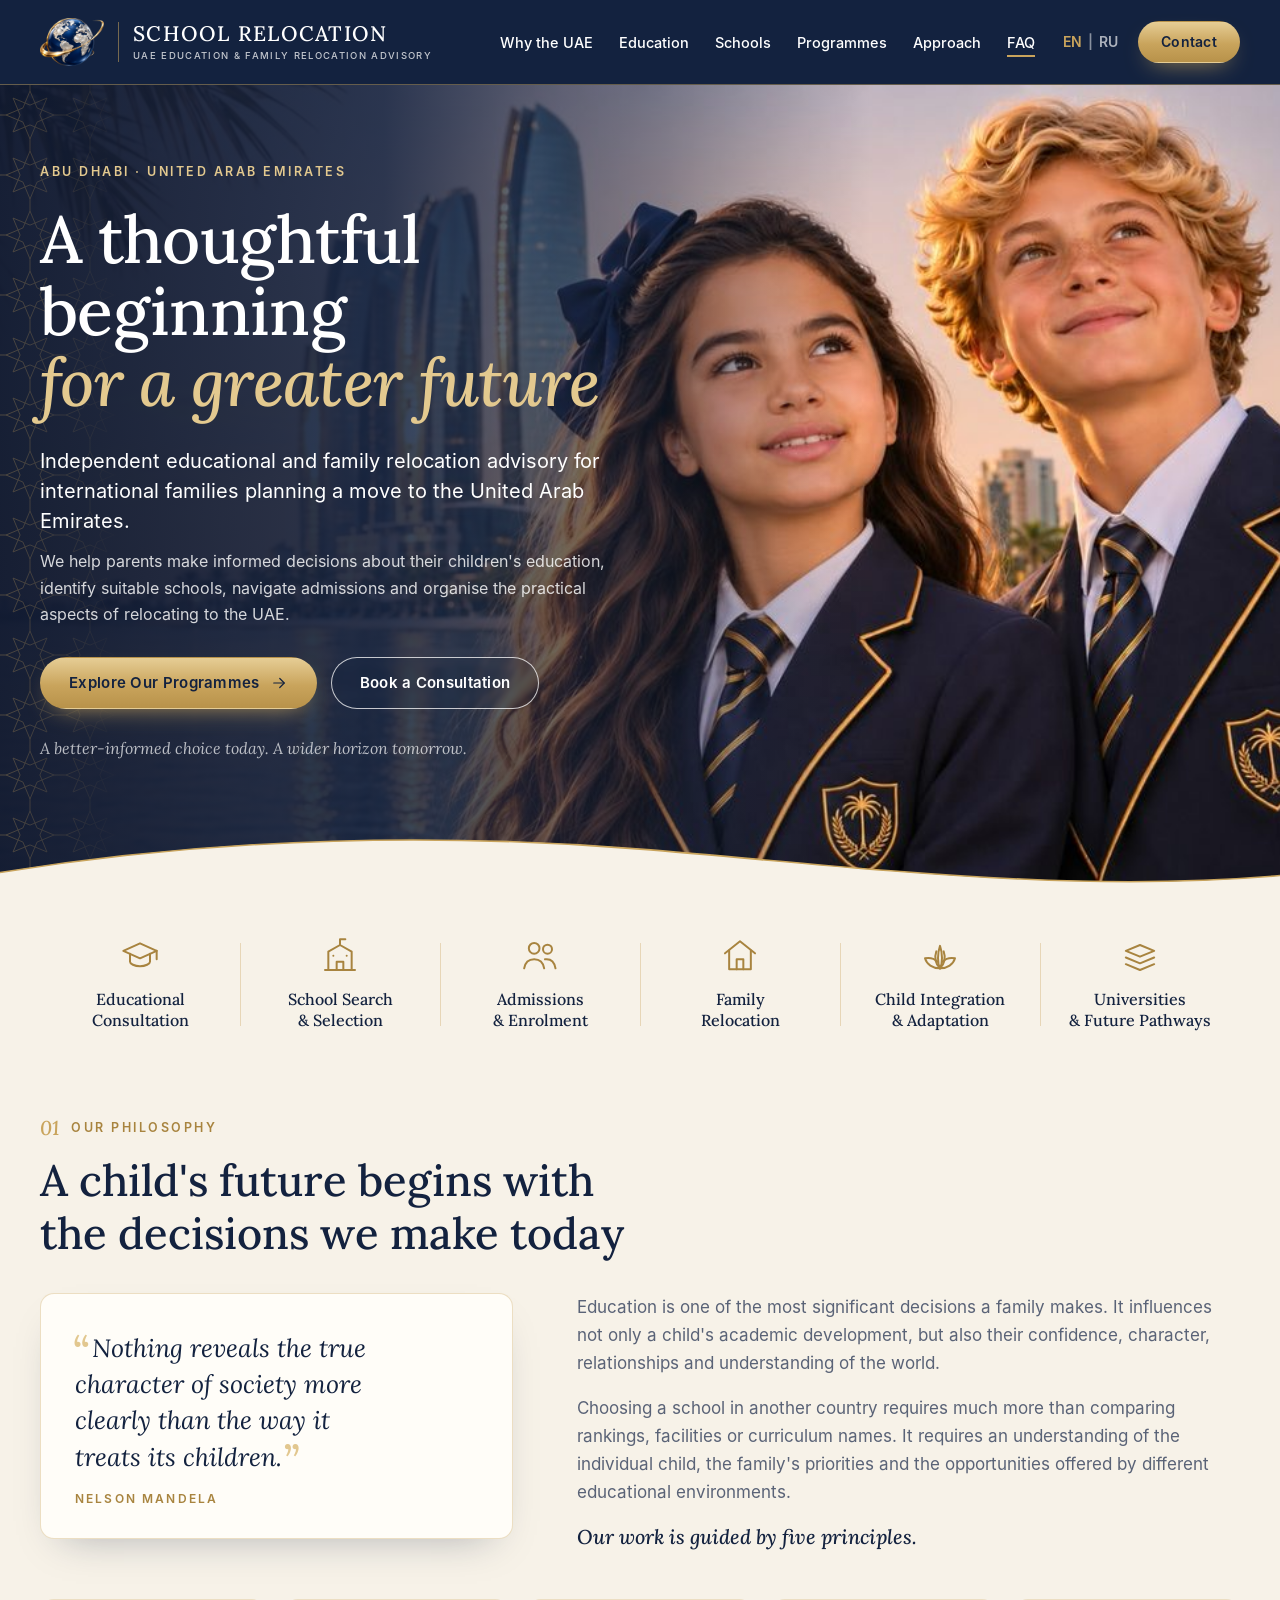
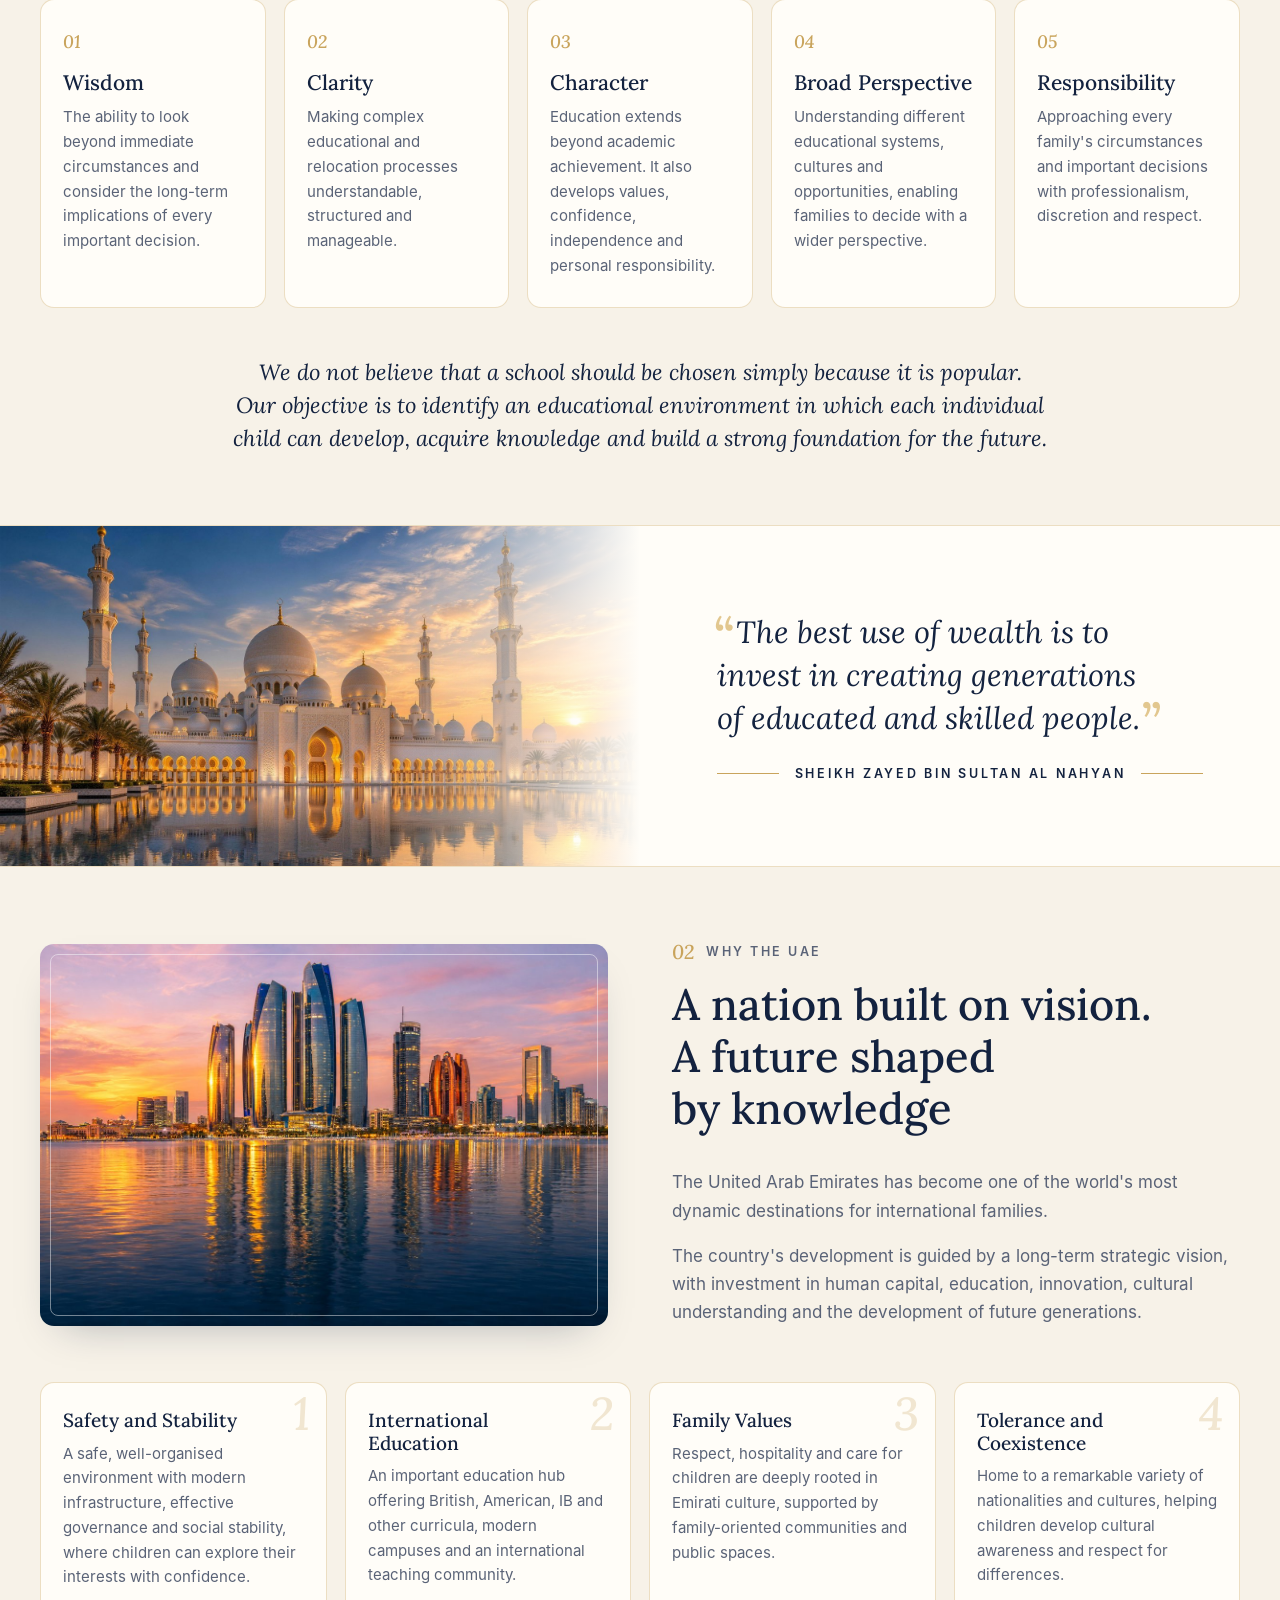
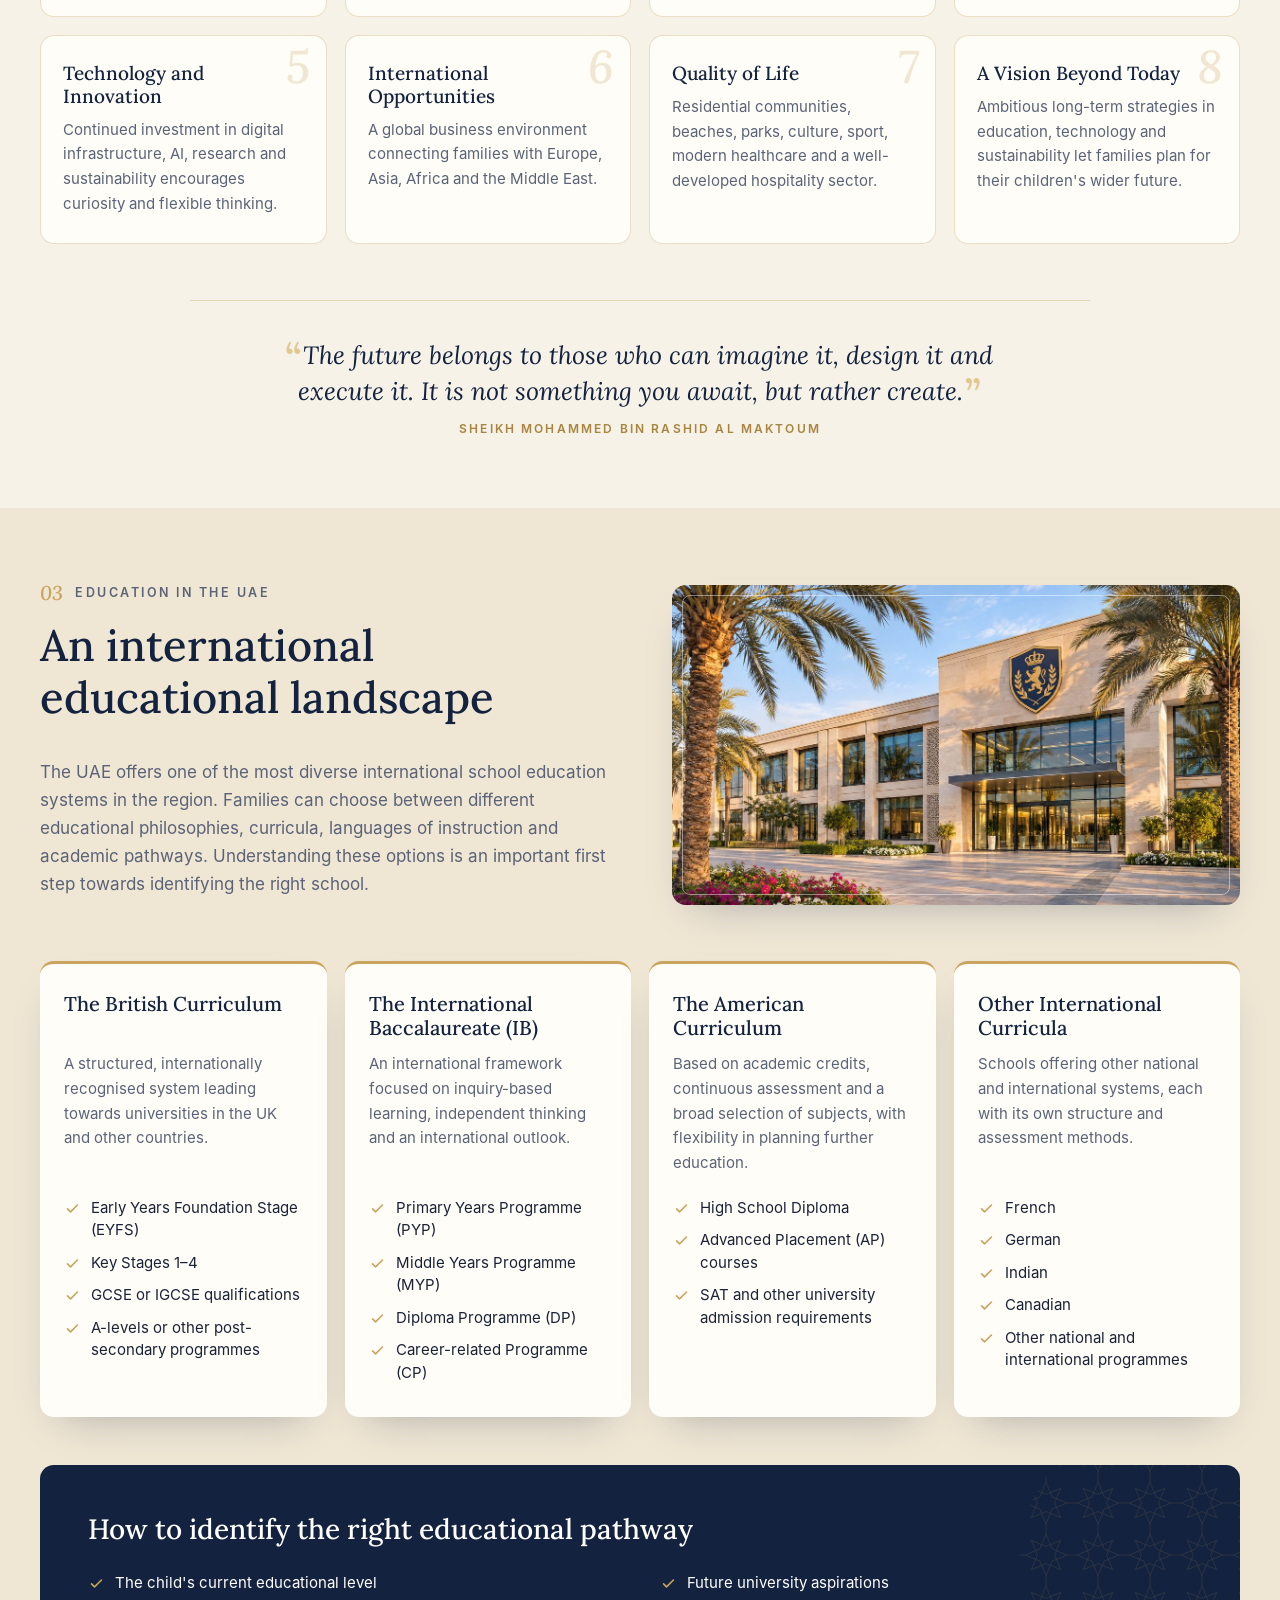
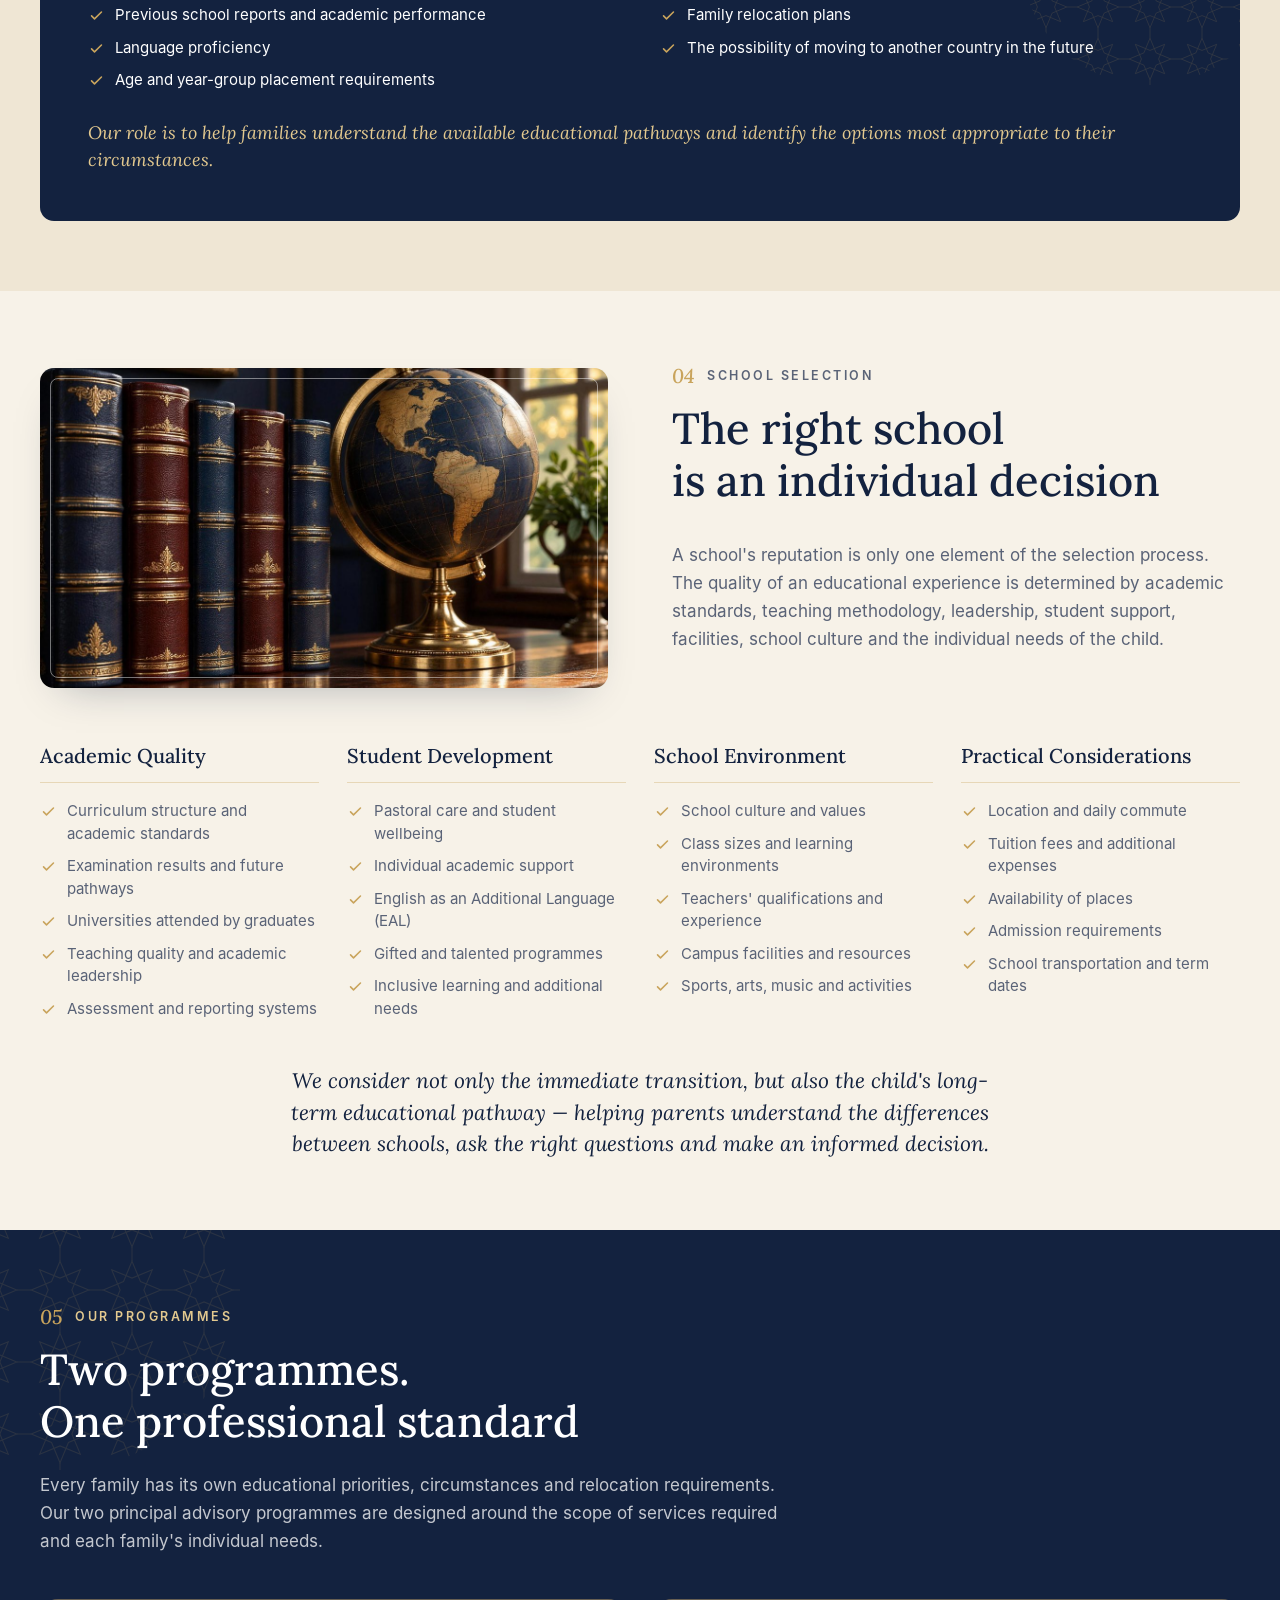
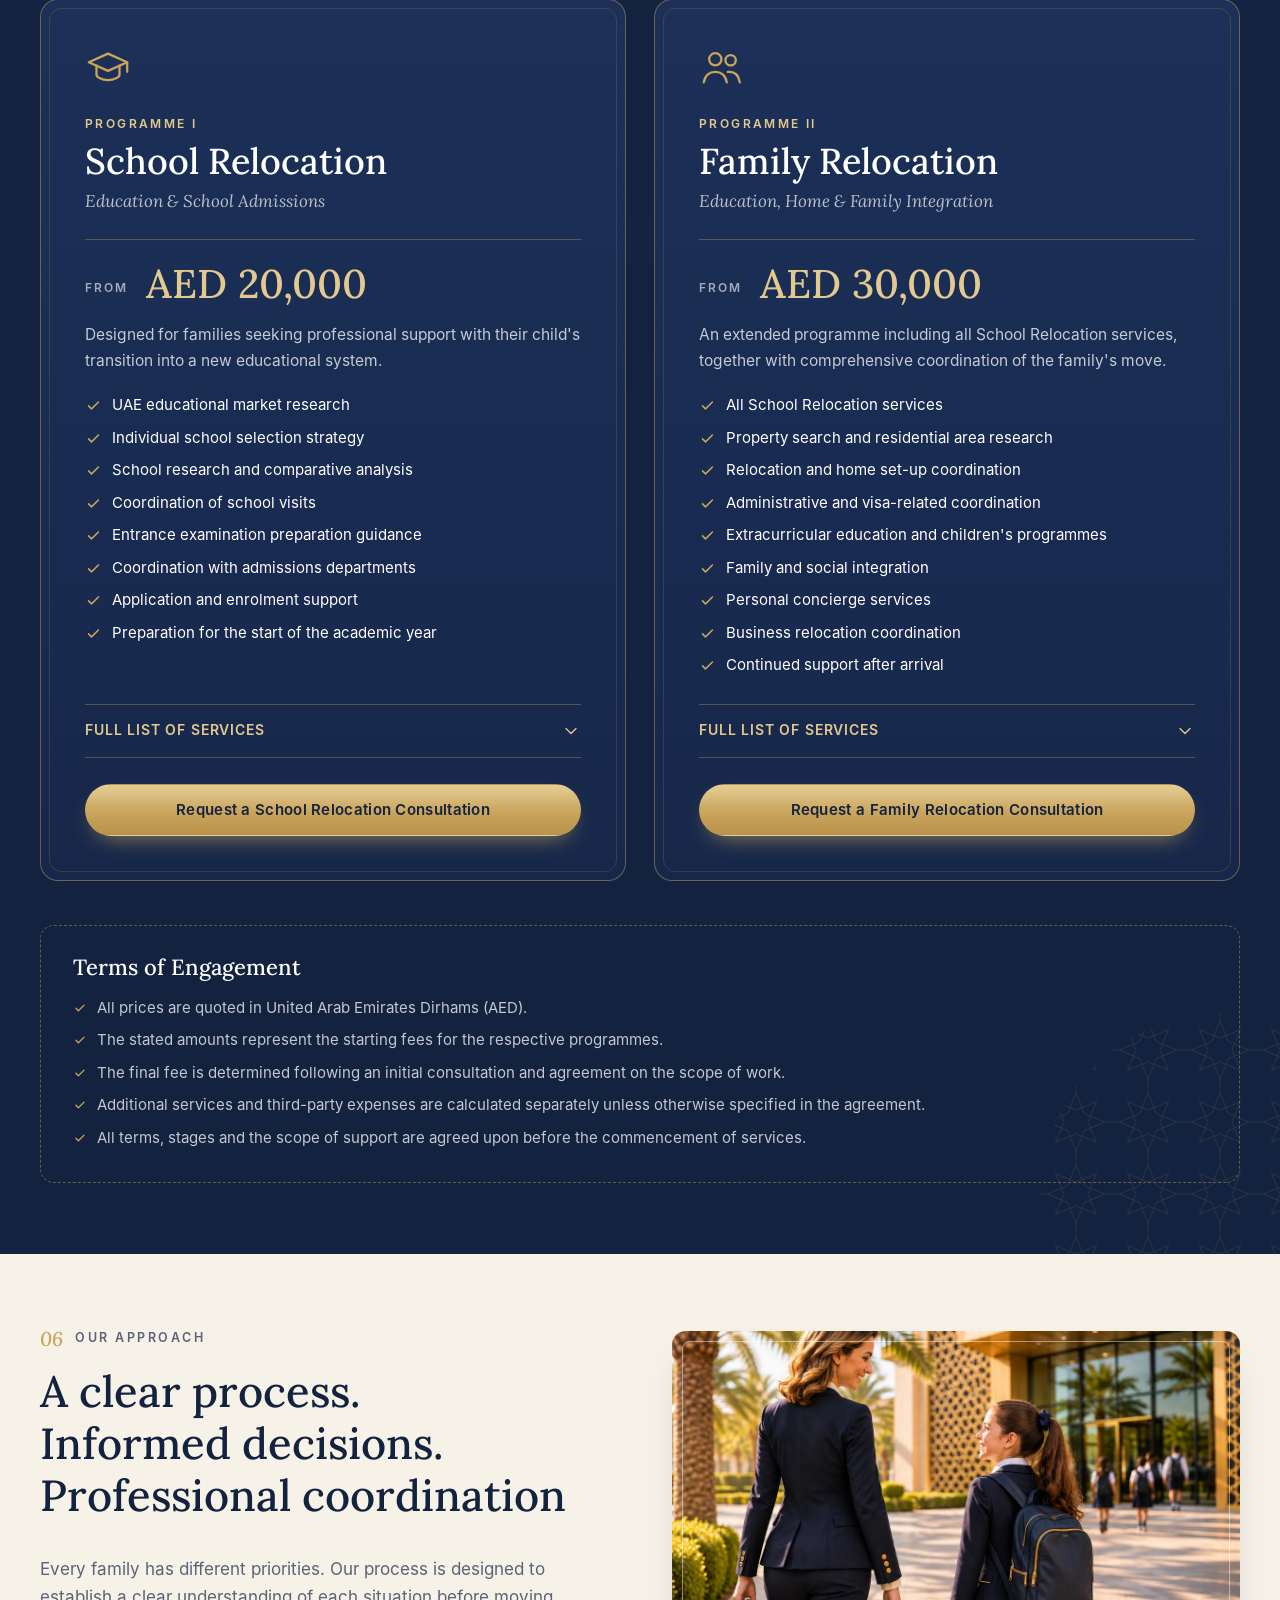
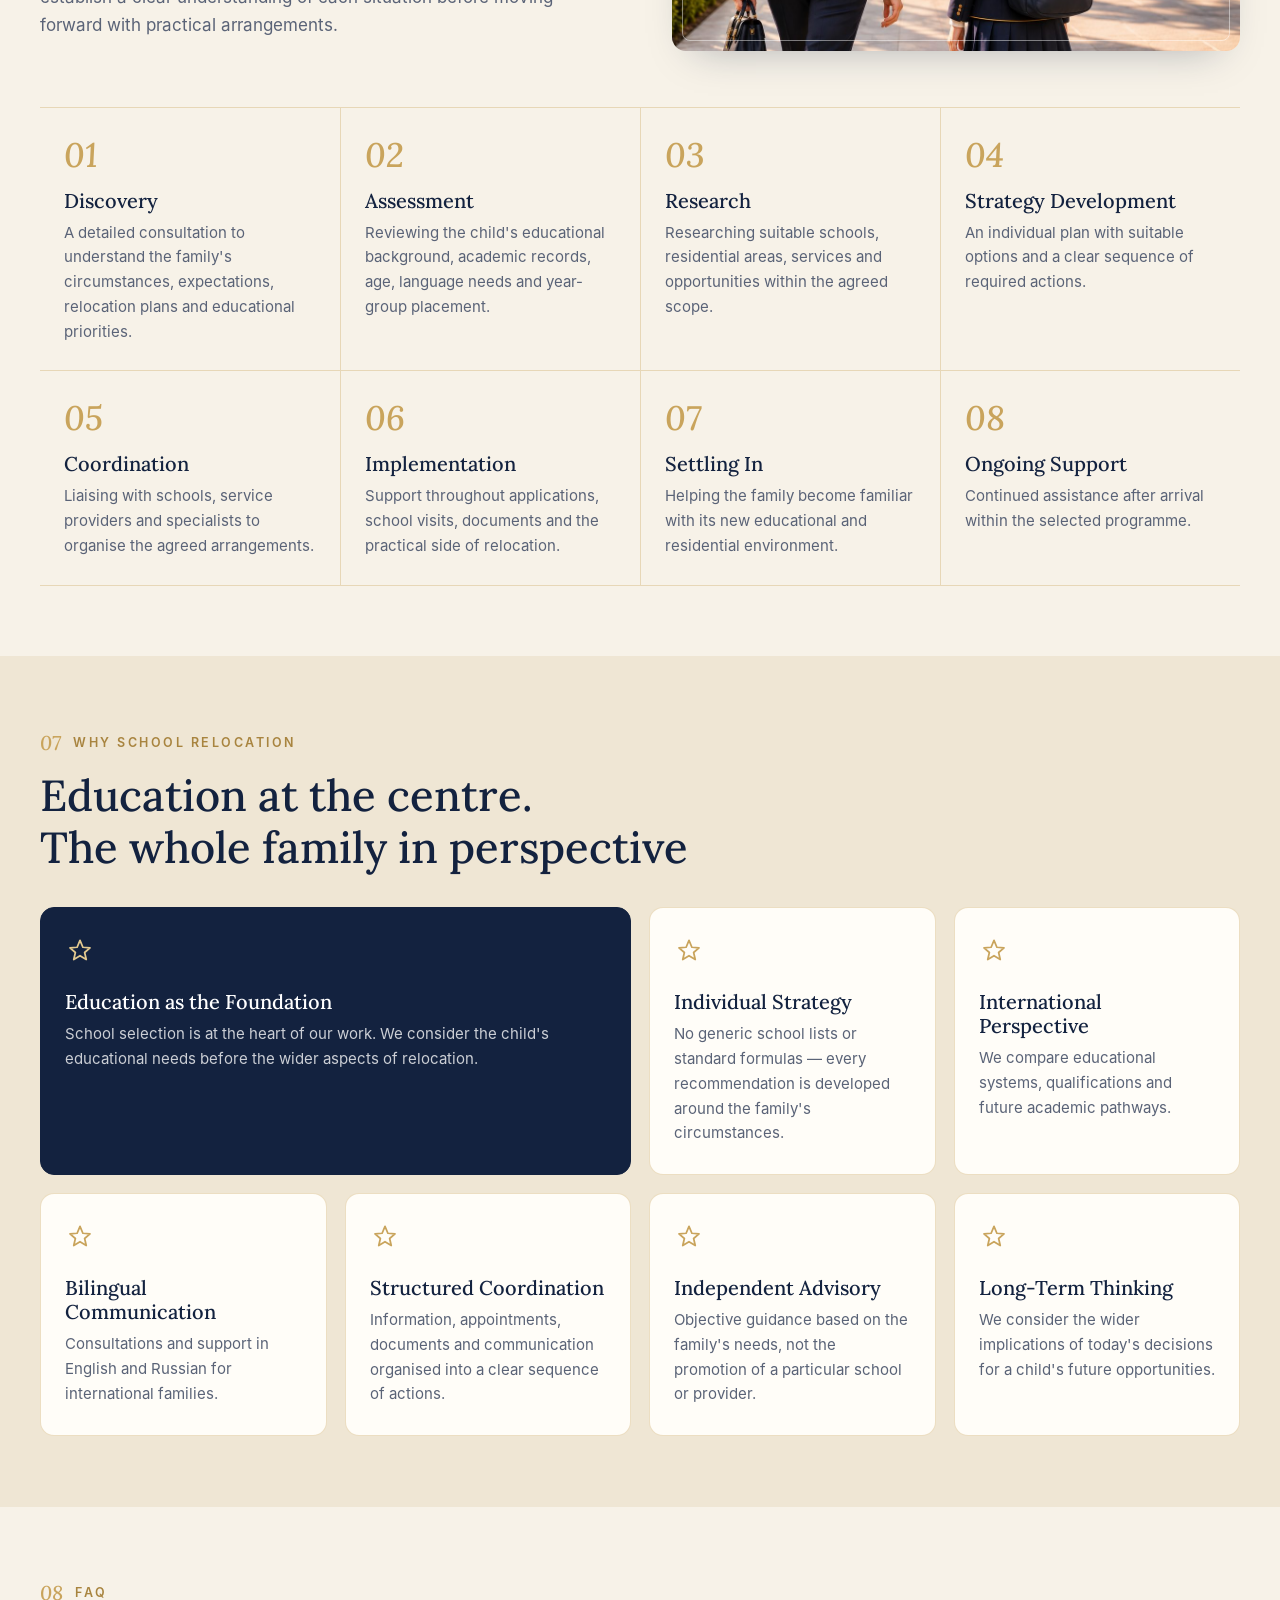
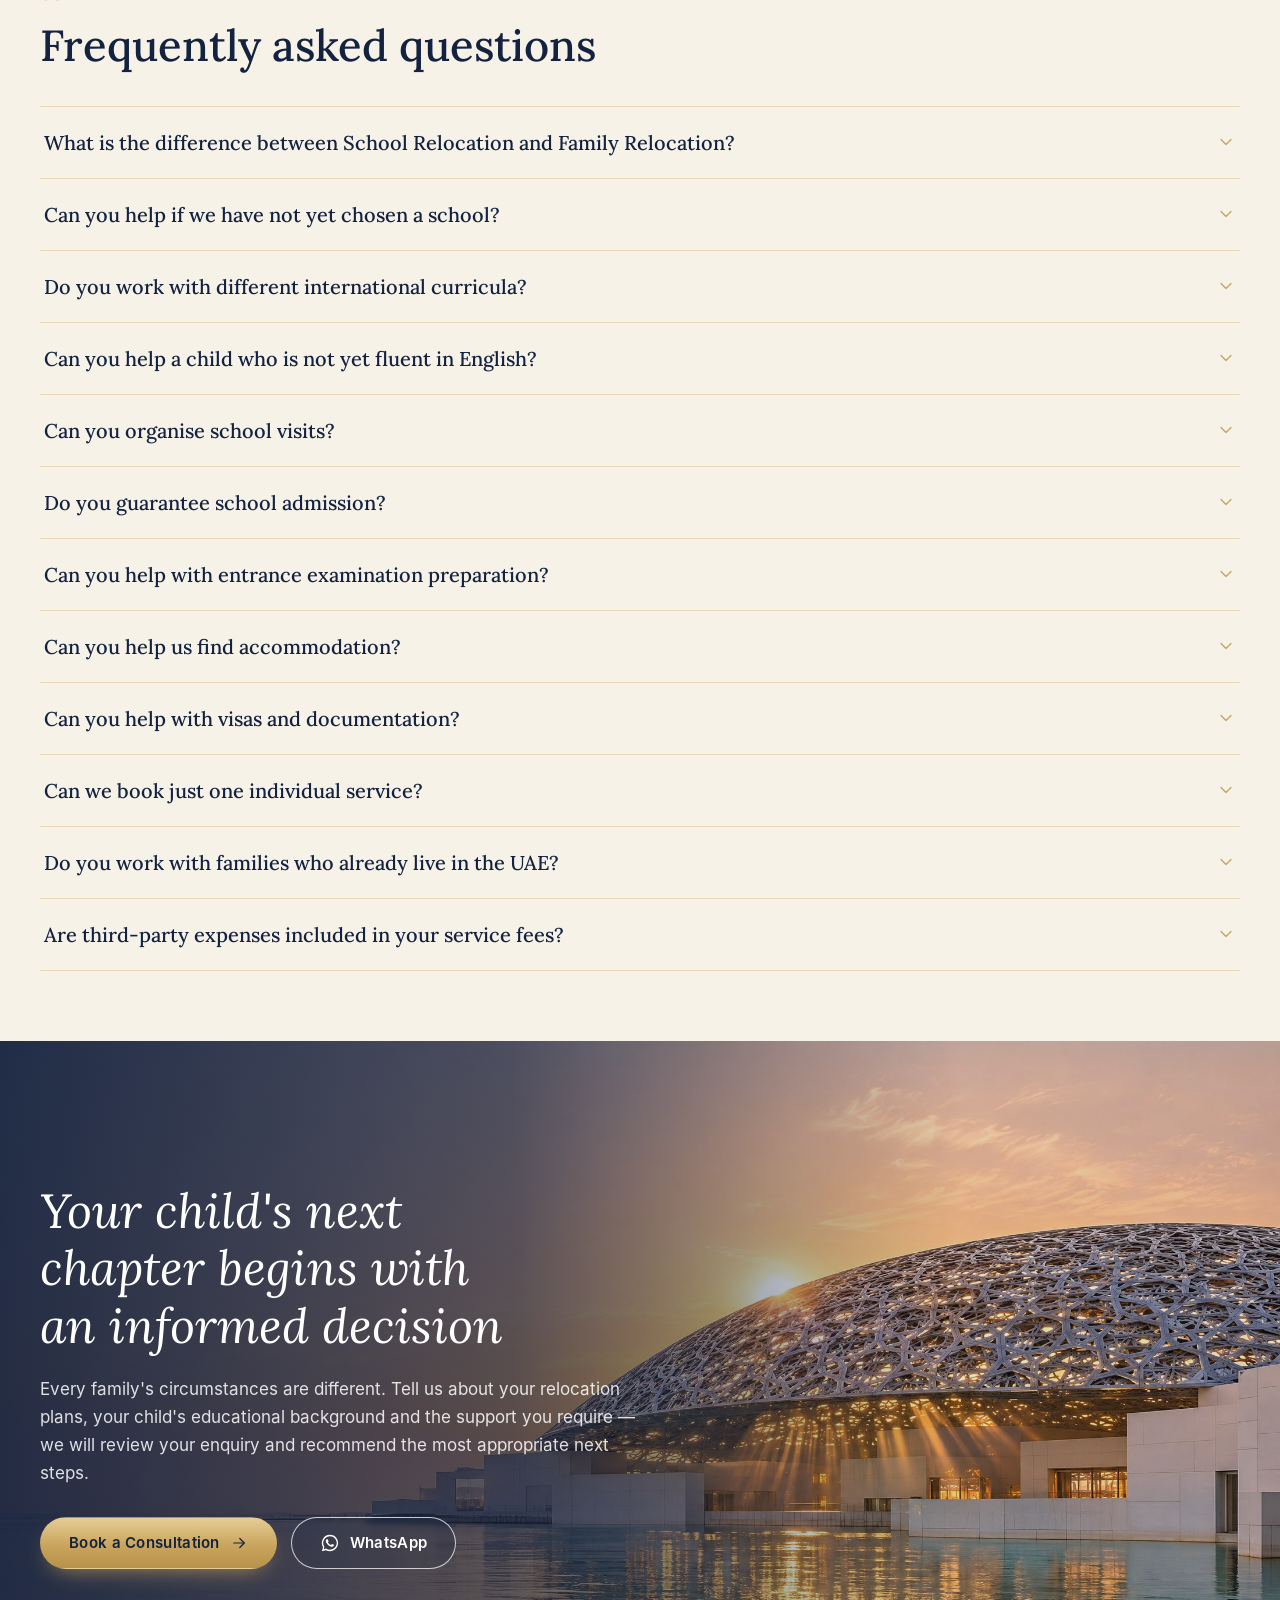
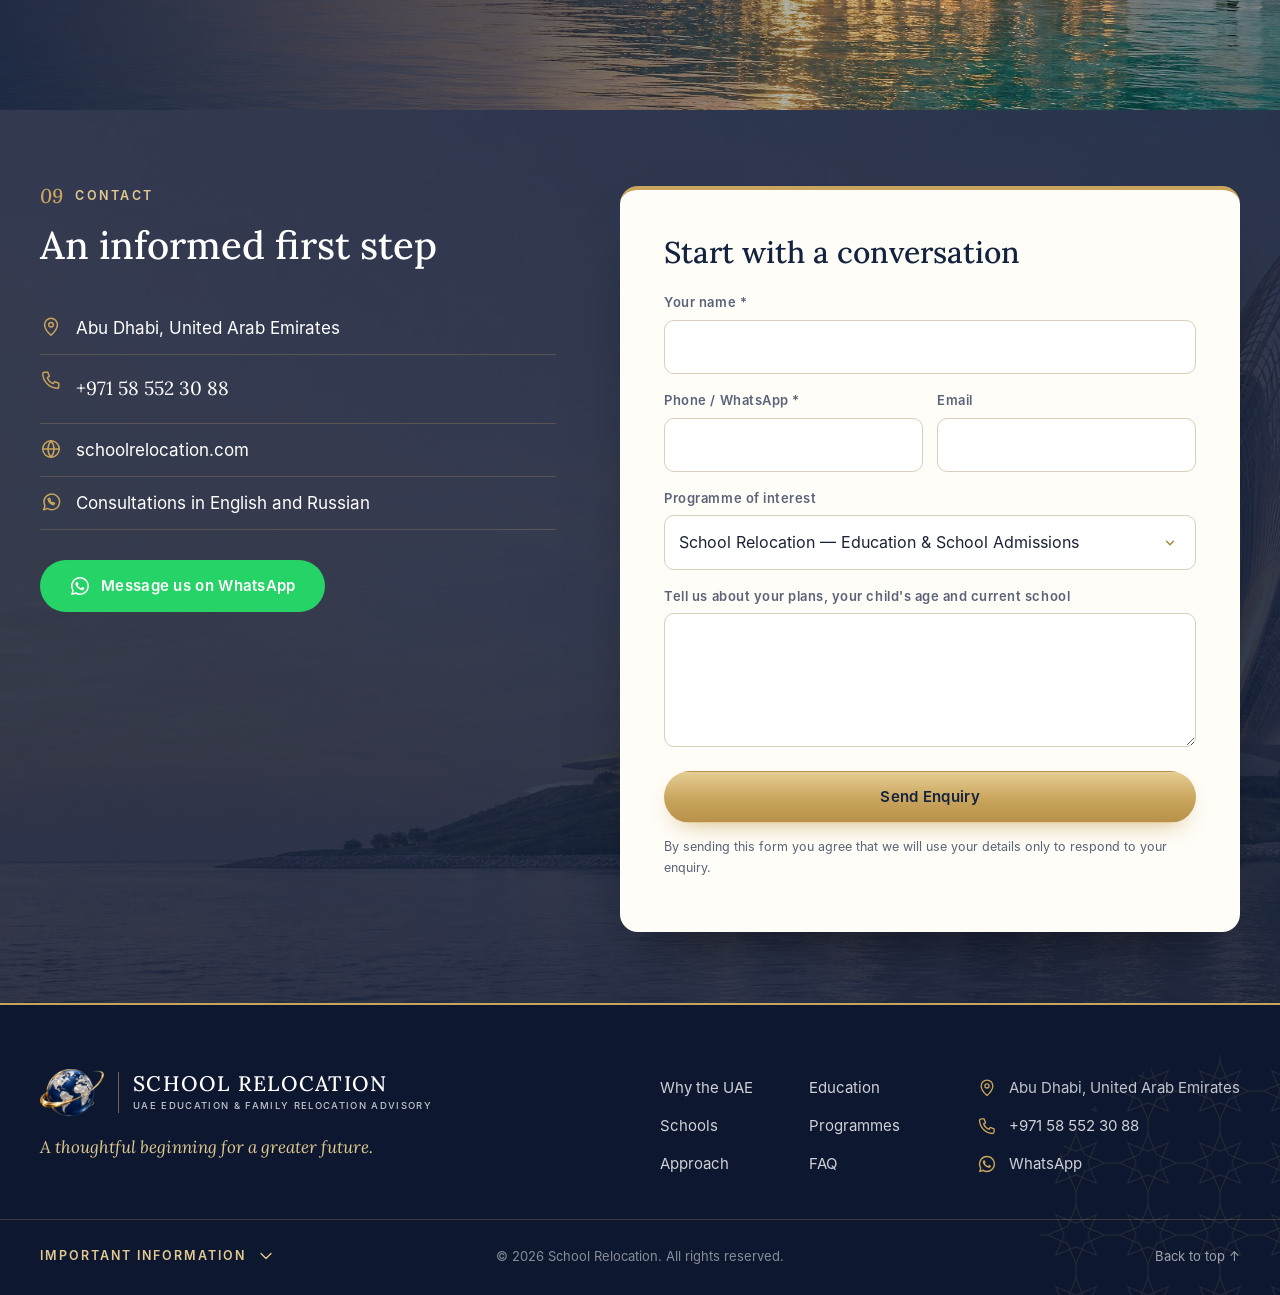
==== commit 7d3c13cb: "Кавычки в цитатах" ====
--- a/index.html
+++ b/index.html
@@ -86,7 +86,7 @@
  <div class="wrap">
   <div class="sh"><p class="sh__label"><span class="sh__num">01</span>Our Philosophy</p><h2 class="sh__title">A child&#x27;s future begins with the decisions we make today</h2></div>
   <div class="phil__grid">
-   <blockquote class="quote quote--card"><p>“Nothing reveals the true character of society more clearly than the way it treats its children.”</p><footer>Nelson Mandela</footer></blockquote>
+   <blockquote class="quote quote--card"><p><span class="qm">“</span>Nothing reveals the true character of society more clearly than the way it treats its children.<span class="qm">”</span></p><footer>Nelson Mandela</footer></blockquote>
    <div class="phil__text">
 <p>Education is one of the most significant decisions a family makes. It influences not only a child&#x27;s academic development, but also their confidence, character, relationships and understanding of the world.</p>
 <p>Choosing a school in another country requires much more than comparing rankings, facilities or curriculum names. It requires an understanding of the individual child, the family&#x27;s priorities and the opportunities offered by different educational environments.</p>
@@ -105,7 +105,7 @@
 
 <section class="band">
  <div class="band__img"><img src="assets/img/mosque.jpg" width="1600" height="896" alt="Sheikh Zayed Grand Mosque, Abu Dhabi" loading="lazy"></div>
- <blockquote class="band__quote"><p>“The best use of wealth is to invest in creating generations of educated and skilled people.”</p><footer><span aria-hidden="true"></span>Sheikh Zayed bin Sultan Al Nahyan<span aria-hidden="true"></span></footer></blockquote>
+ <blockquote class="band__quote"><p><span class="qm">“</span>The best use of wealth is to invest in creating generations of educated and skilled people.<span class="qm">”</span></p><footer><span aria-hidden="true"></span>Sheikh Zayed bin Sultan Al Nahyan<span aria-hidden="true"></span></footer></blockquote>
 </section>
 
 <section class="sec uae" id="why-uae">
@@ -128,7 +128,7 @@
 <li class="point"><span class="point__n">7</span><h3>Quality of Life</h3><p>Residential communities, beaches, parks, culture, sport, modern healthcare and a well-developed hospitality sector.</p></li>
 <li class="point"><span class="point__n">8</span><h3>A Vision Beyond Today</h3><p>Ambitious long-term strategies in education, technology and sustainability let families plan for their children&#x27;s wider future.</p></li>
 </ol>
-  <blockquote class="quote quote--wide"><p>“The future belongs to those who can imagine it, design it and execute it. It is not something you await, but rather create.”</p><footer>Sheikh Mohammed bin Rashid Al Maktoum</footer></blockquote>
+  <blockquote class="quote quote--wide"><p><span class="qm">“</span>The future belongs to those who can imagine it, design it and execute it. It is not something you await, but rather create.<span class="qm">”</span></p><footer>Sheikh Mohammed bin Rashid Al Maktoum</footer></blockquote>
  </div>
 </section>
 
--- a/css/style.css
+++ b/css/style.css
@@ -432,3 +432,7 @@
 }
 
 @media (max-width:360px){.hdr .brand__name{font-size:15px}.hdr .brand__logo{width:40px}}
+
+/* кавычки в цитатах: крупнее и золотые */
+.qm{color:#E2C78F;font-size:1.6em;line-height:0;font-style:normal;font-weight:600;vertical-align:-.2em;margin:0 .04em}
+.qm:first-child{margin-left:-.05em}
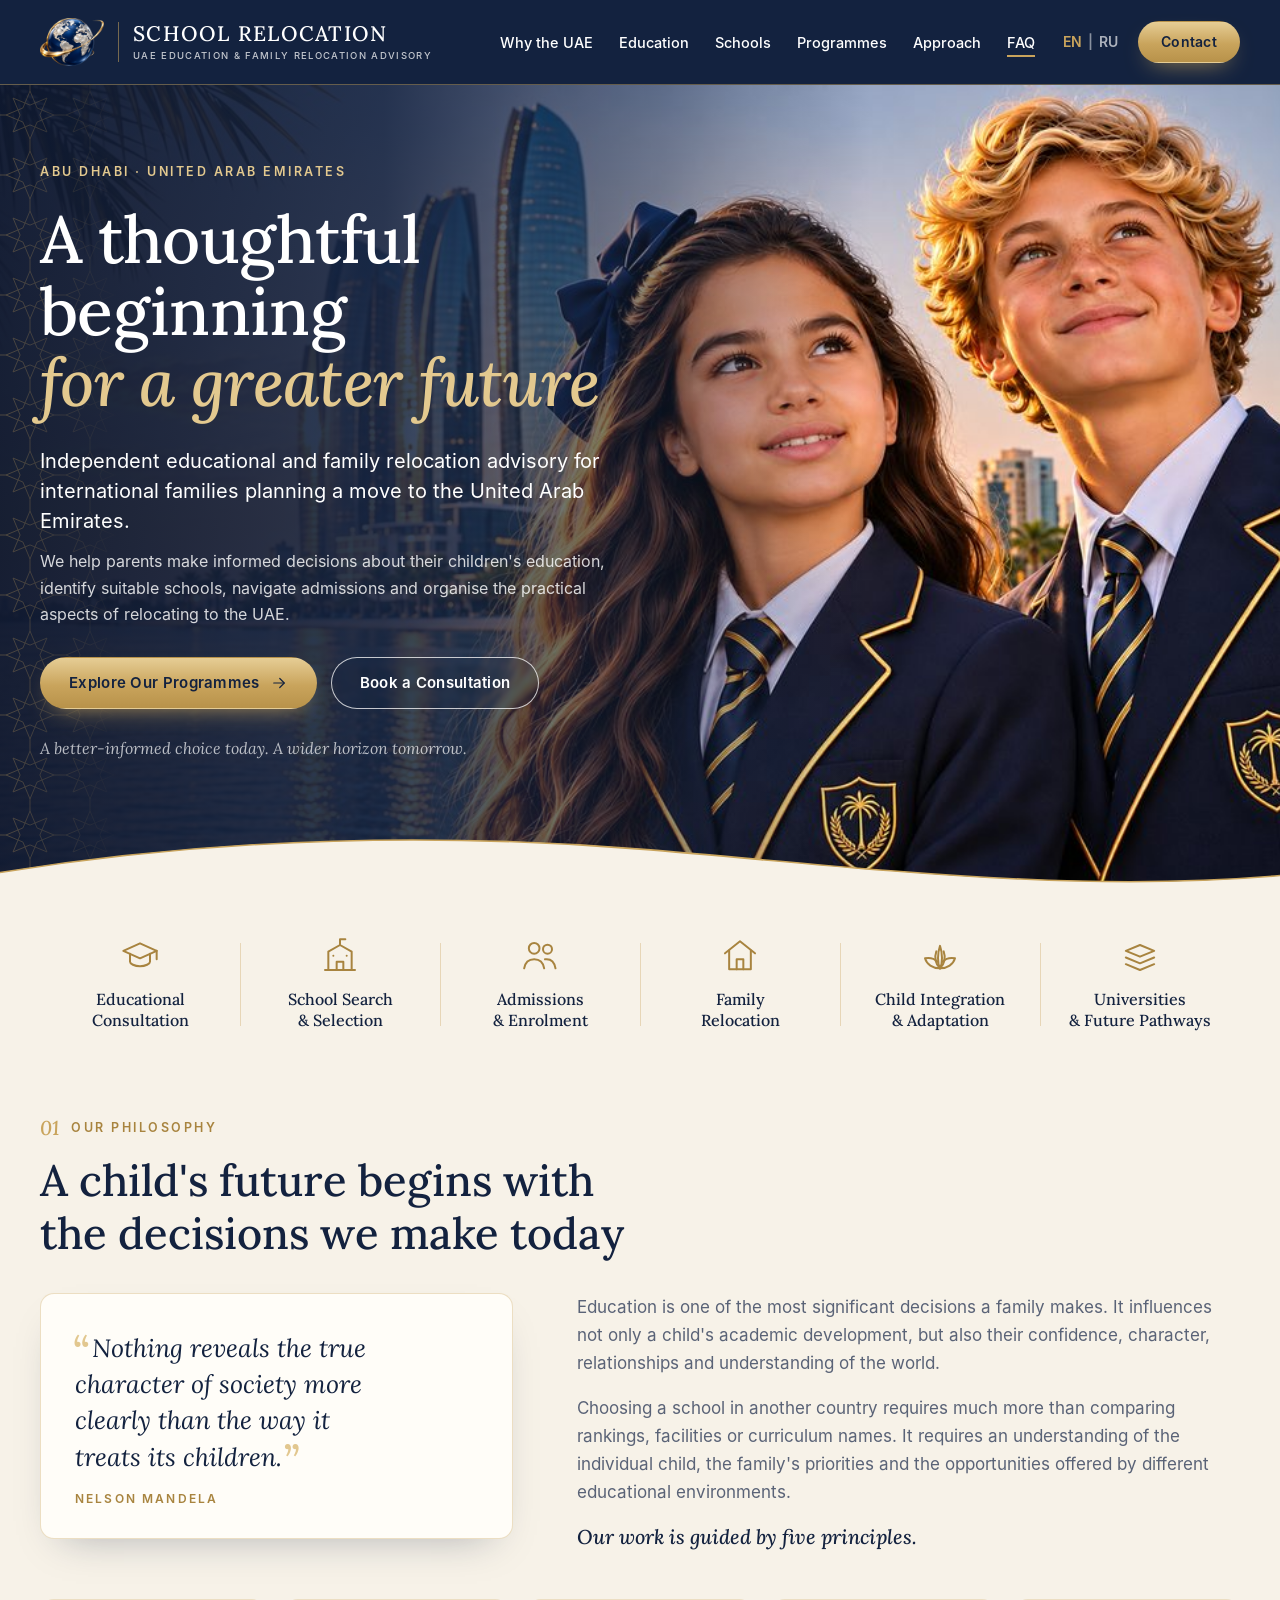
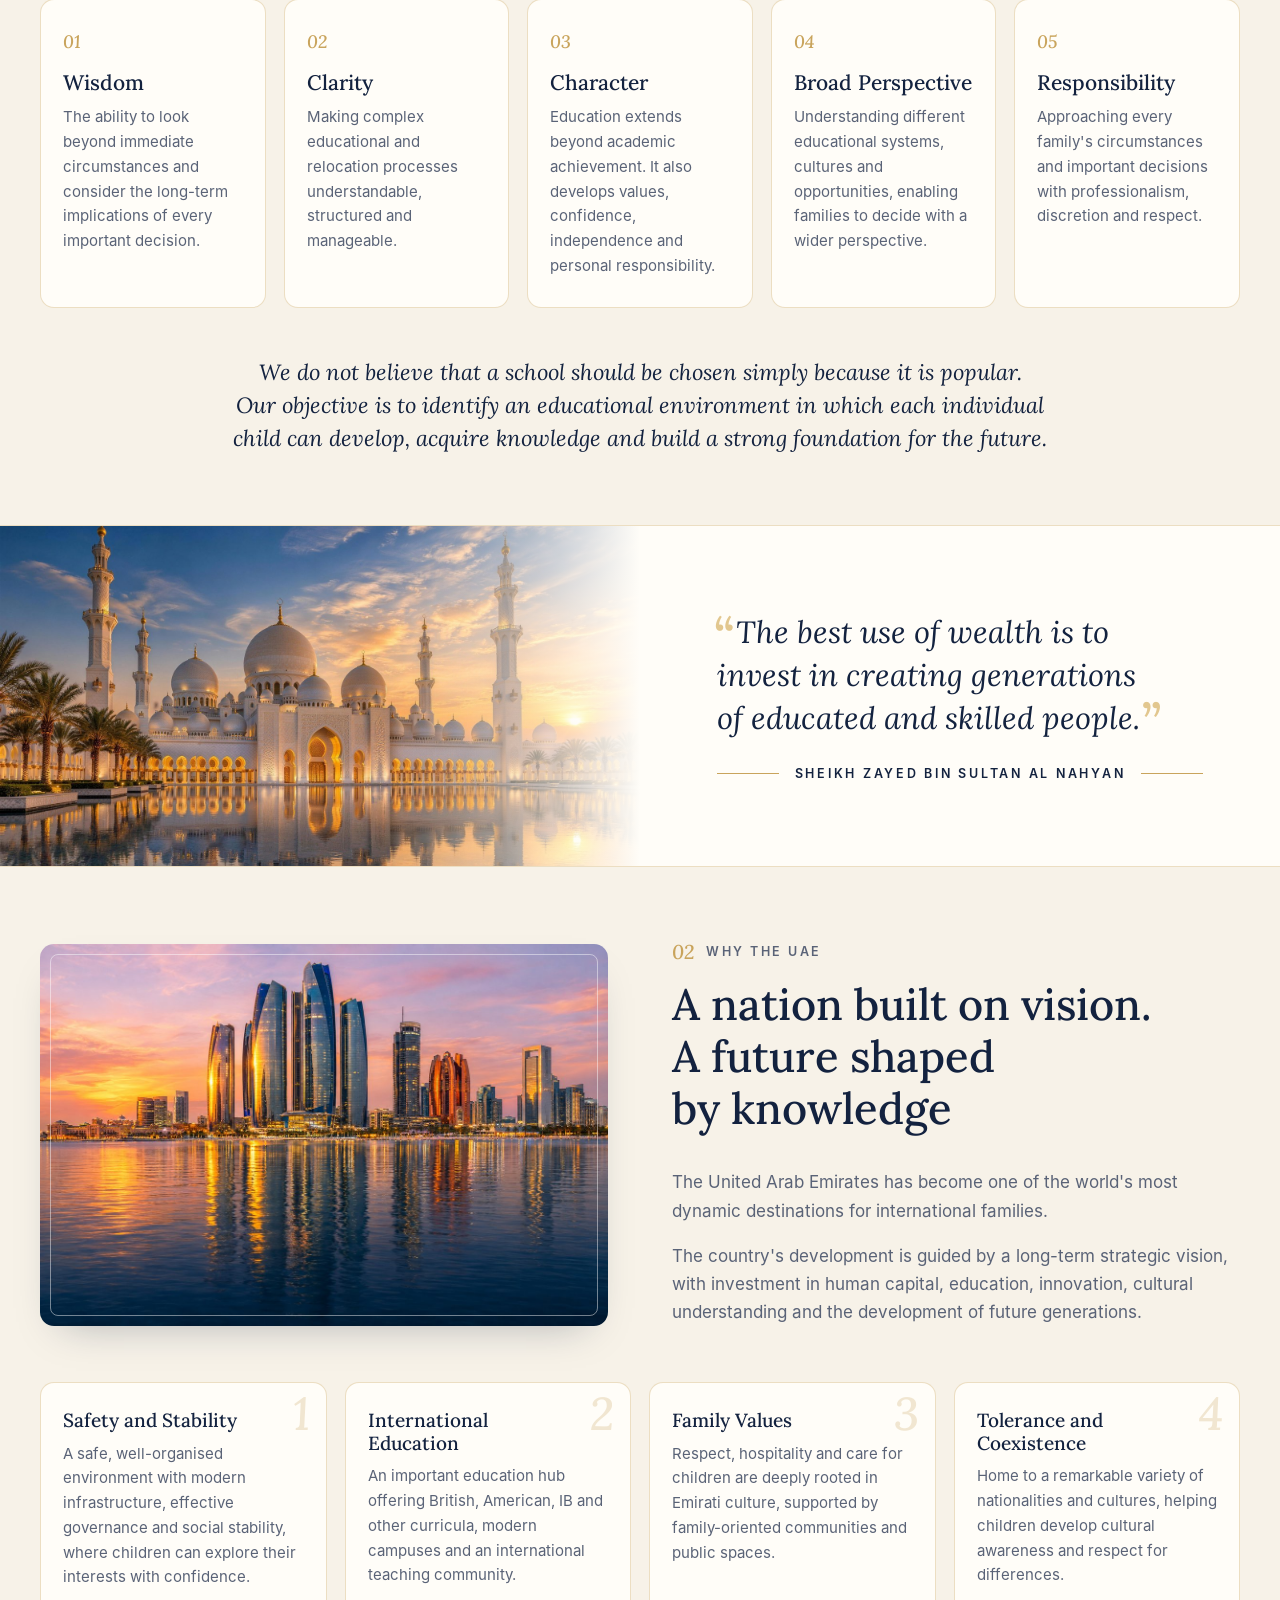
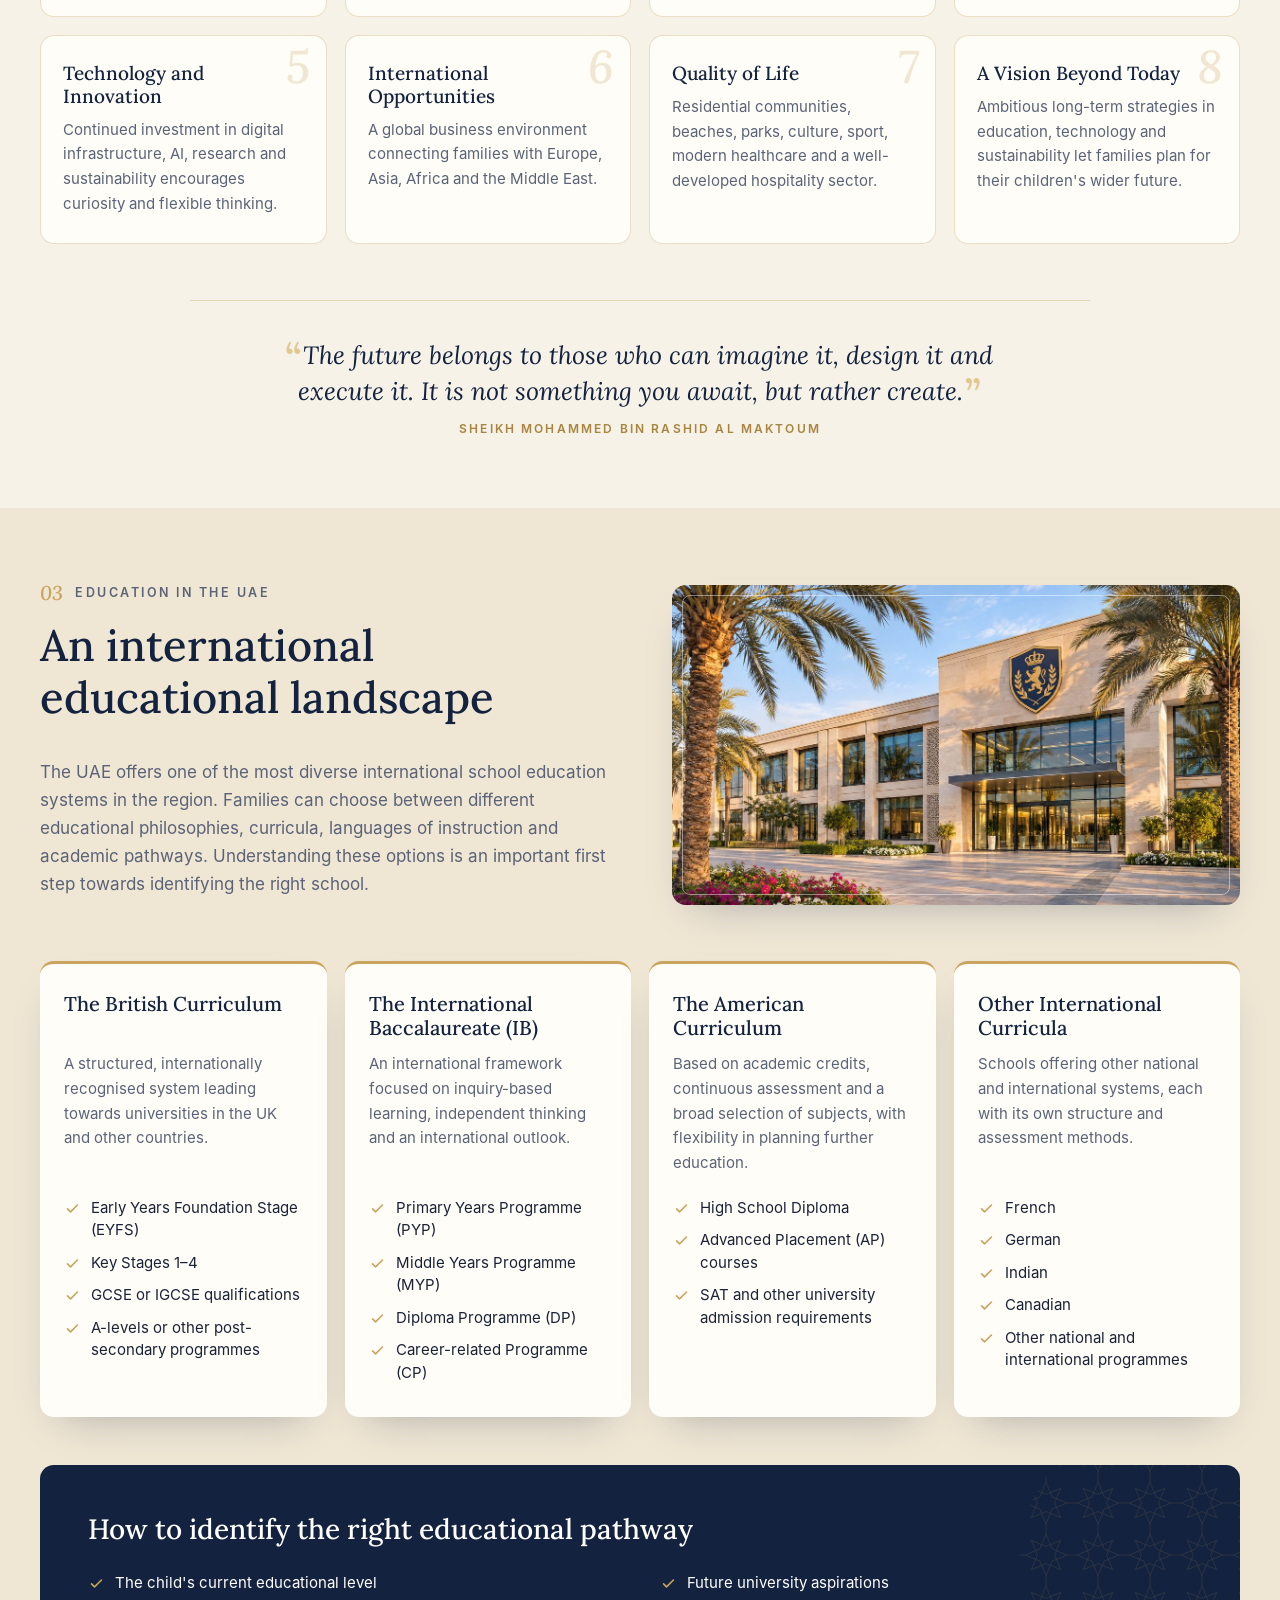
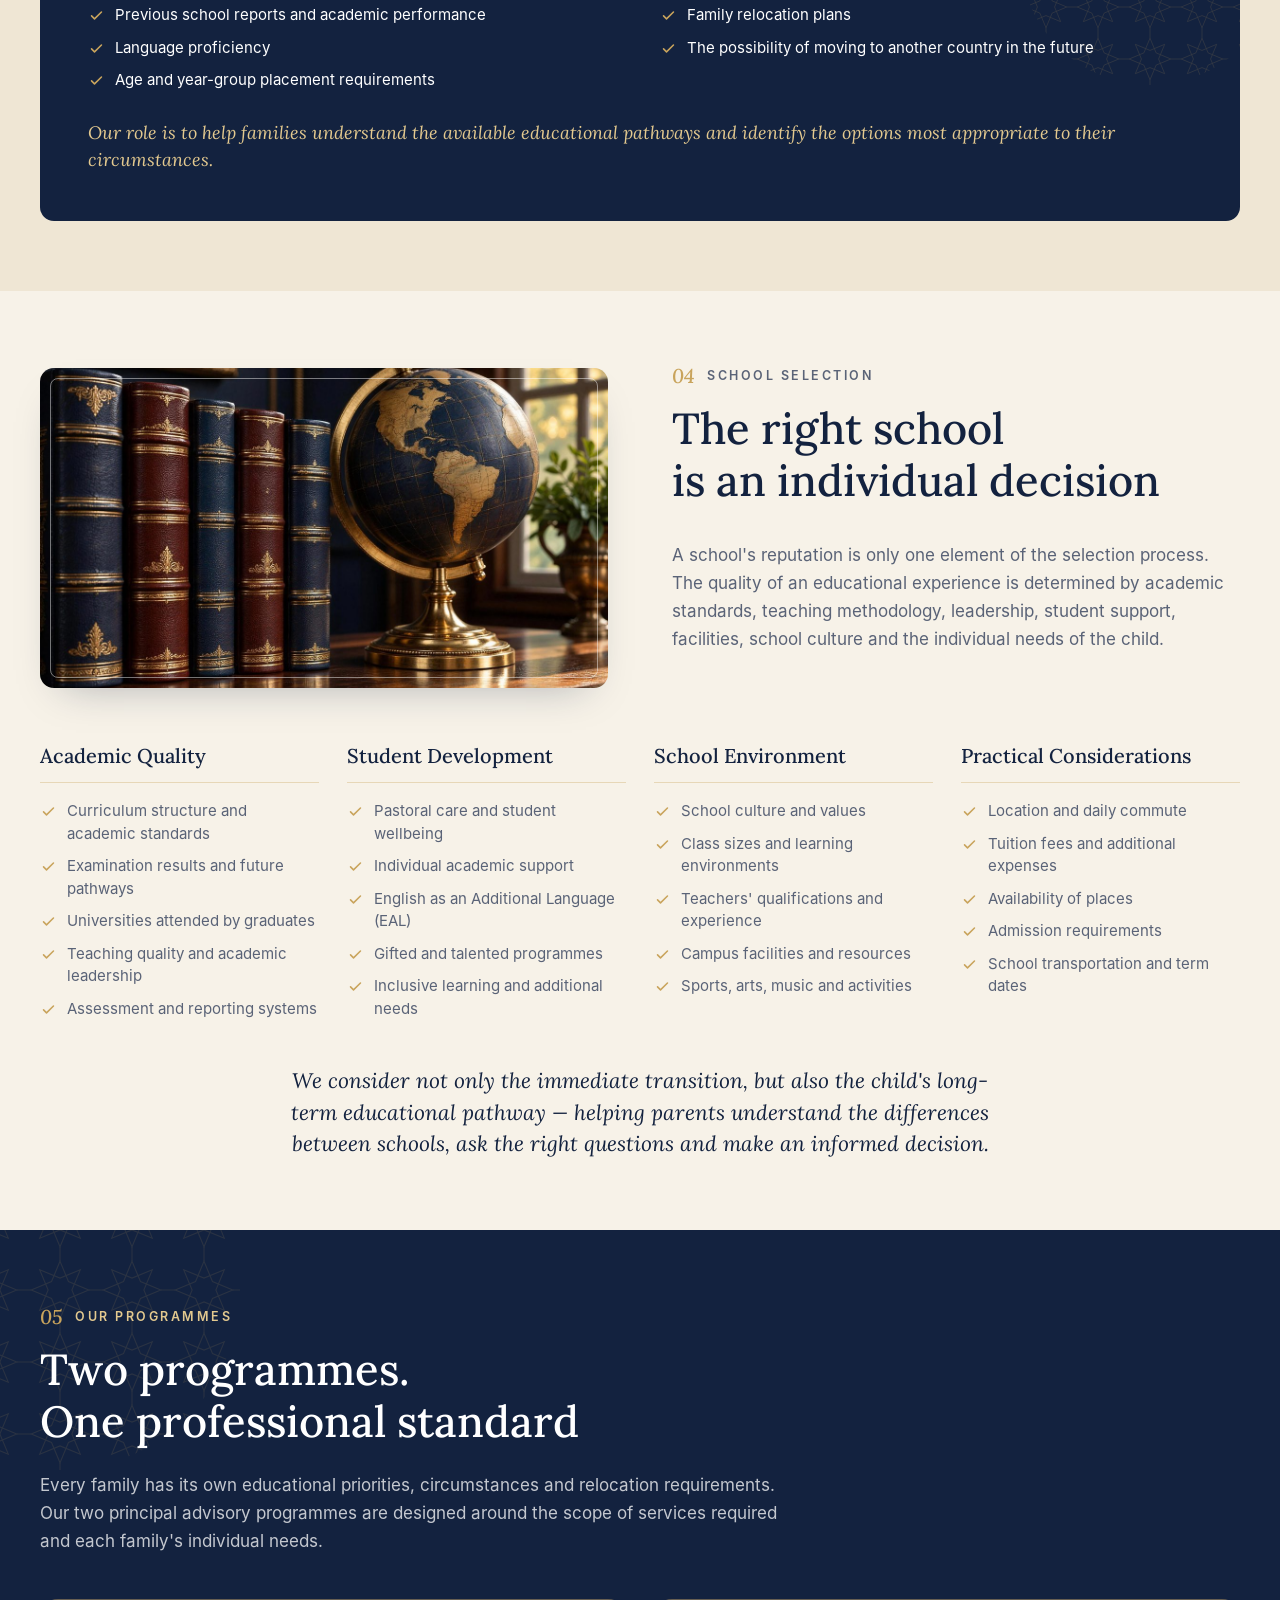
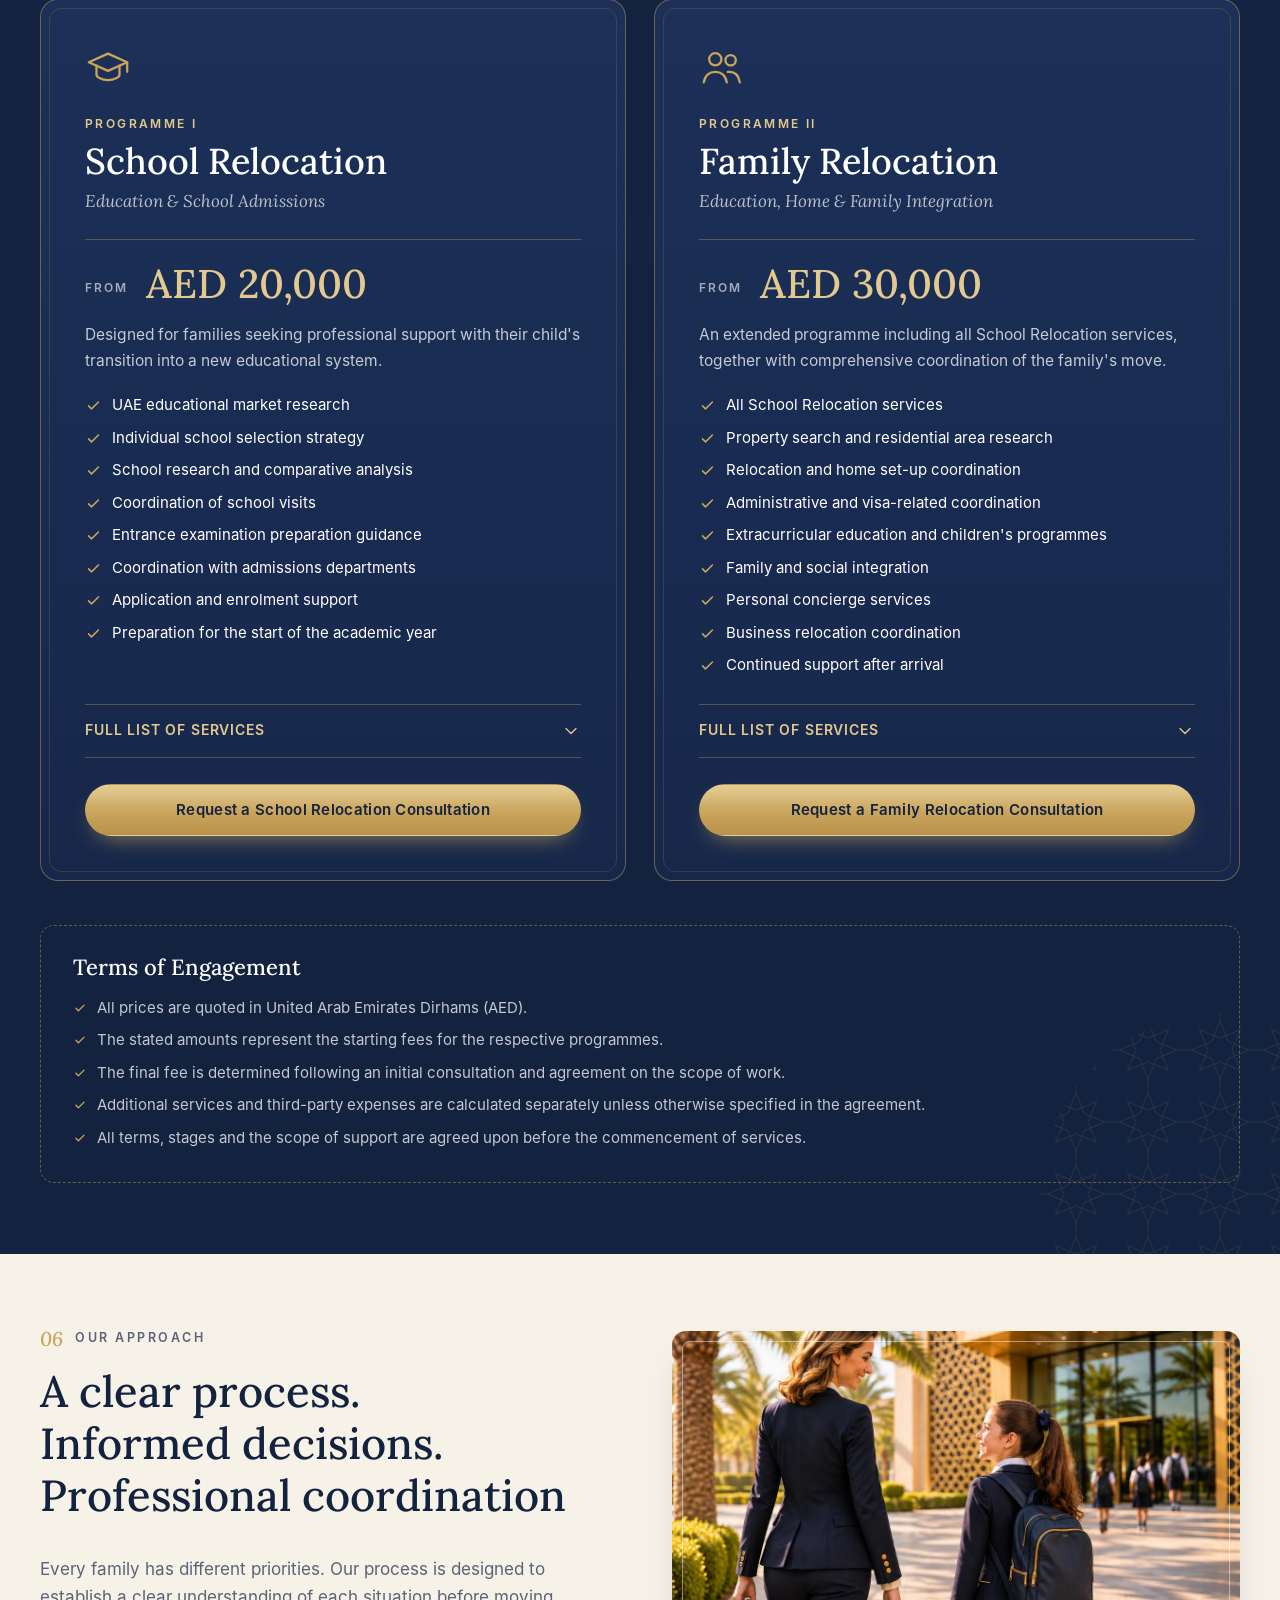
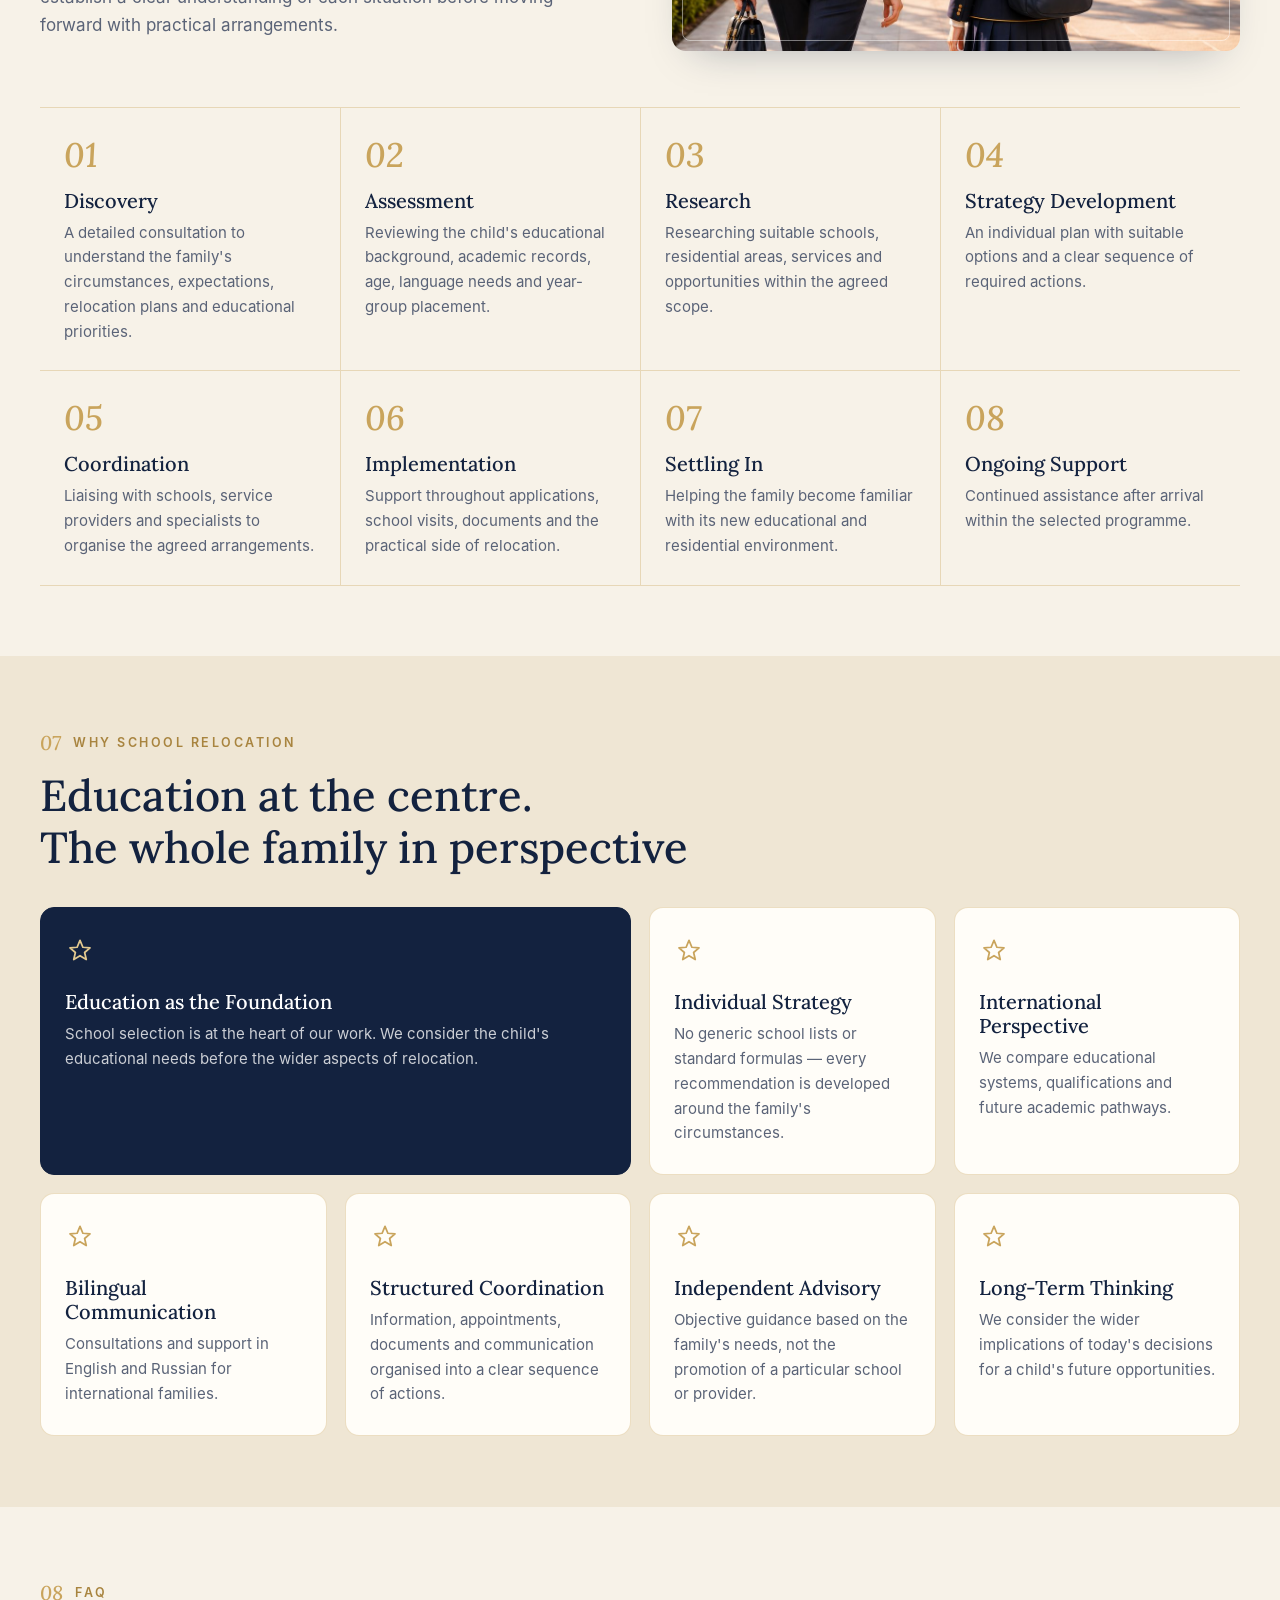
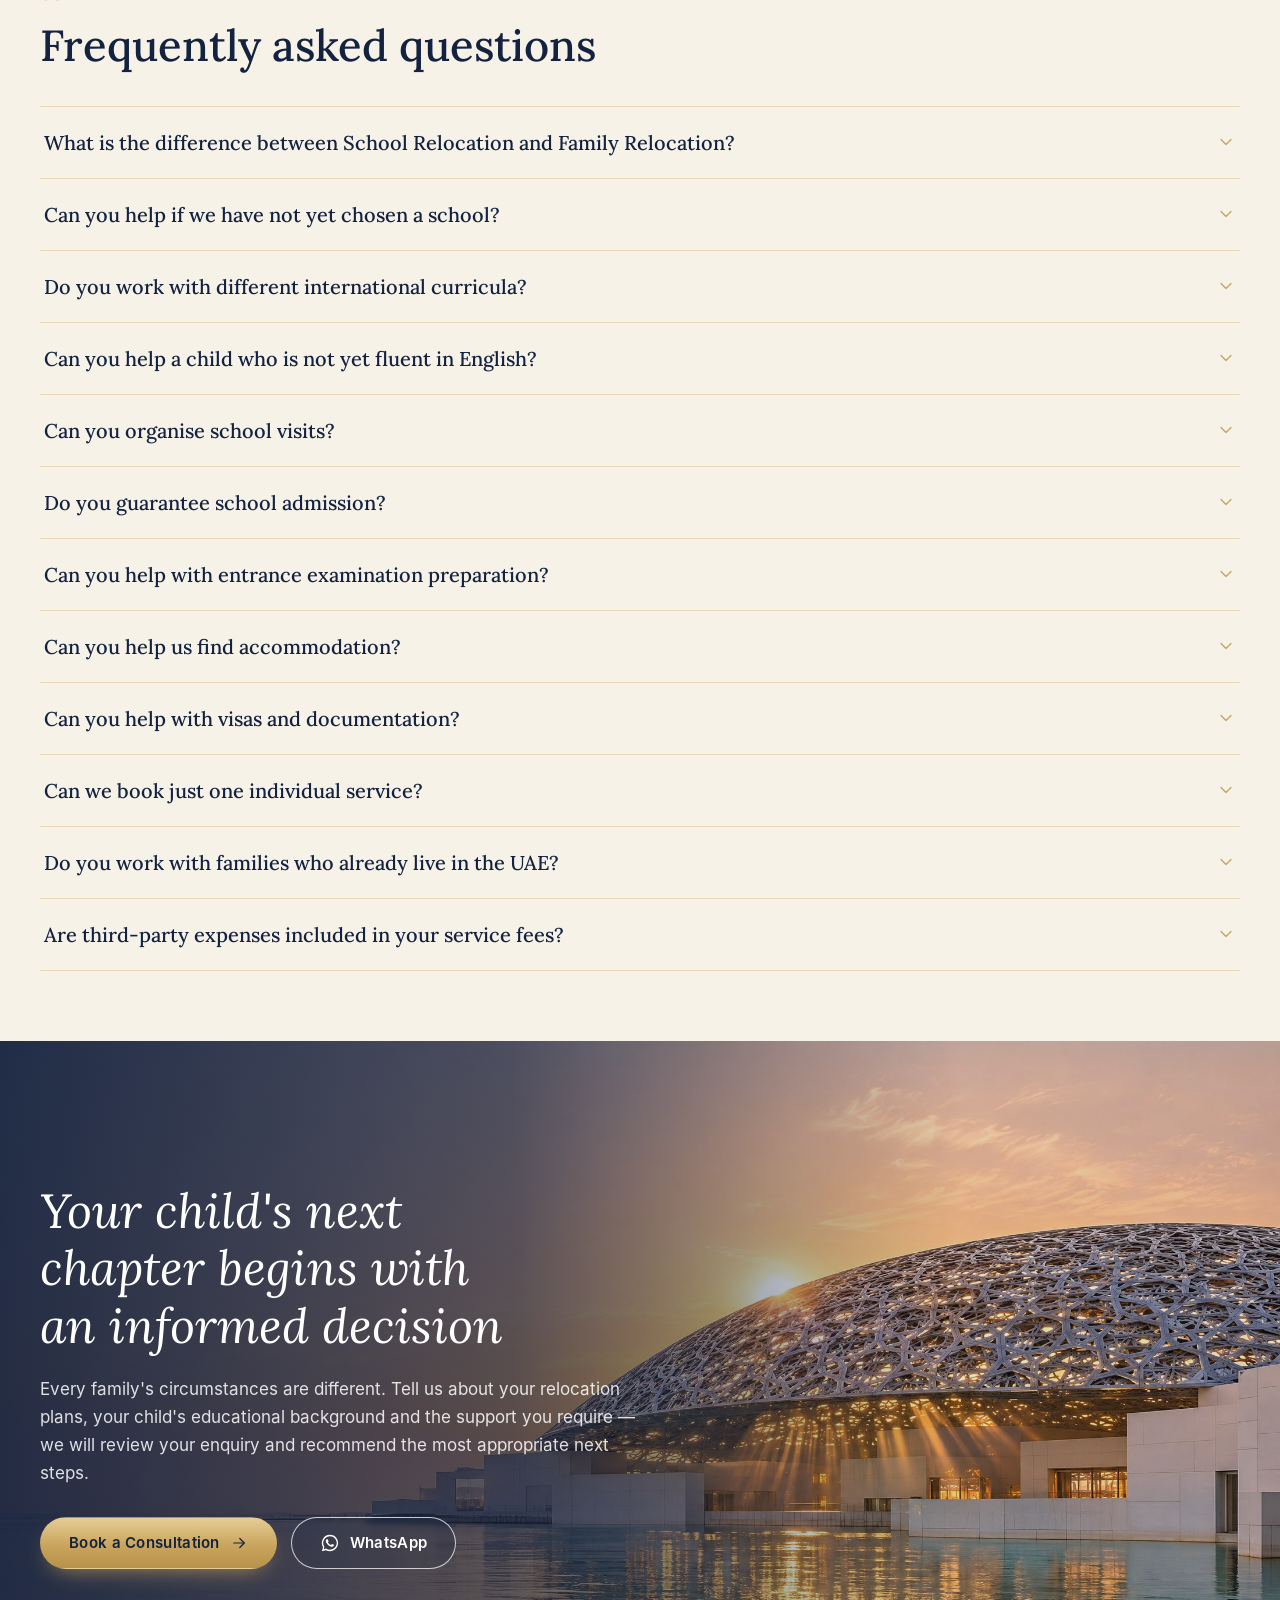
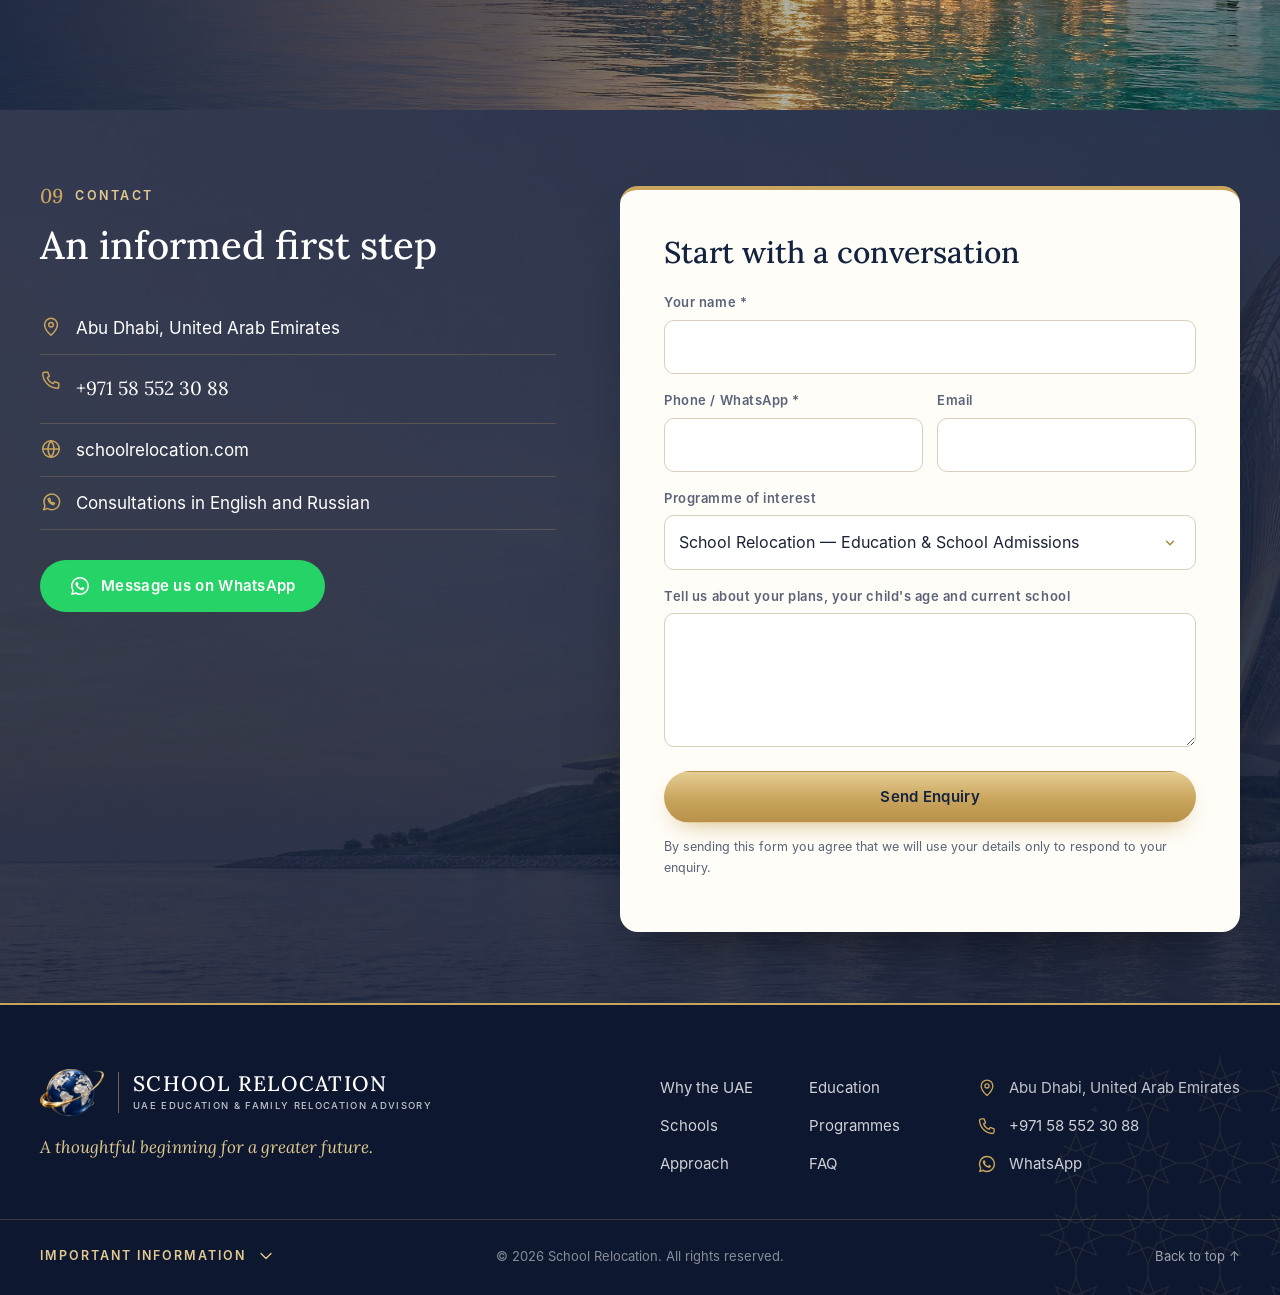
==== commit c6c1754e: "Картинка первого экрана в лучшем качестве" ====
--- a/index.html
+++ b/index.html
@@ -54,7 +54,7 @@
 <section class="hero">
  <picture class="hero__bg">
   <source media="(max-width: 760px)" srcset="assets/img/hero-m.jpg">
-  <img src="assets/img/hero.jpg" width="1600" height="901" alt="" fetchpriority="high">
+  <img src="assets/img/hero.jpg" width="1672" height="941" alt="" fetchpriority="high">
  </picture>
  <span class="hero__pattern" aria-hidden="true"></span>
  <div class="hero__in wrap">
